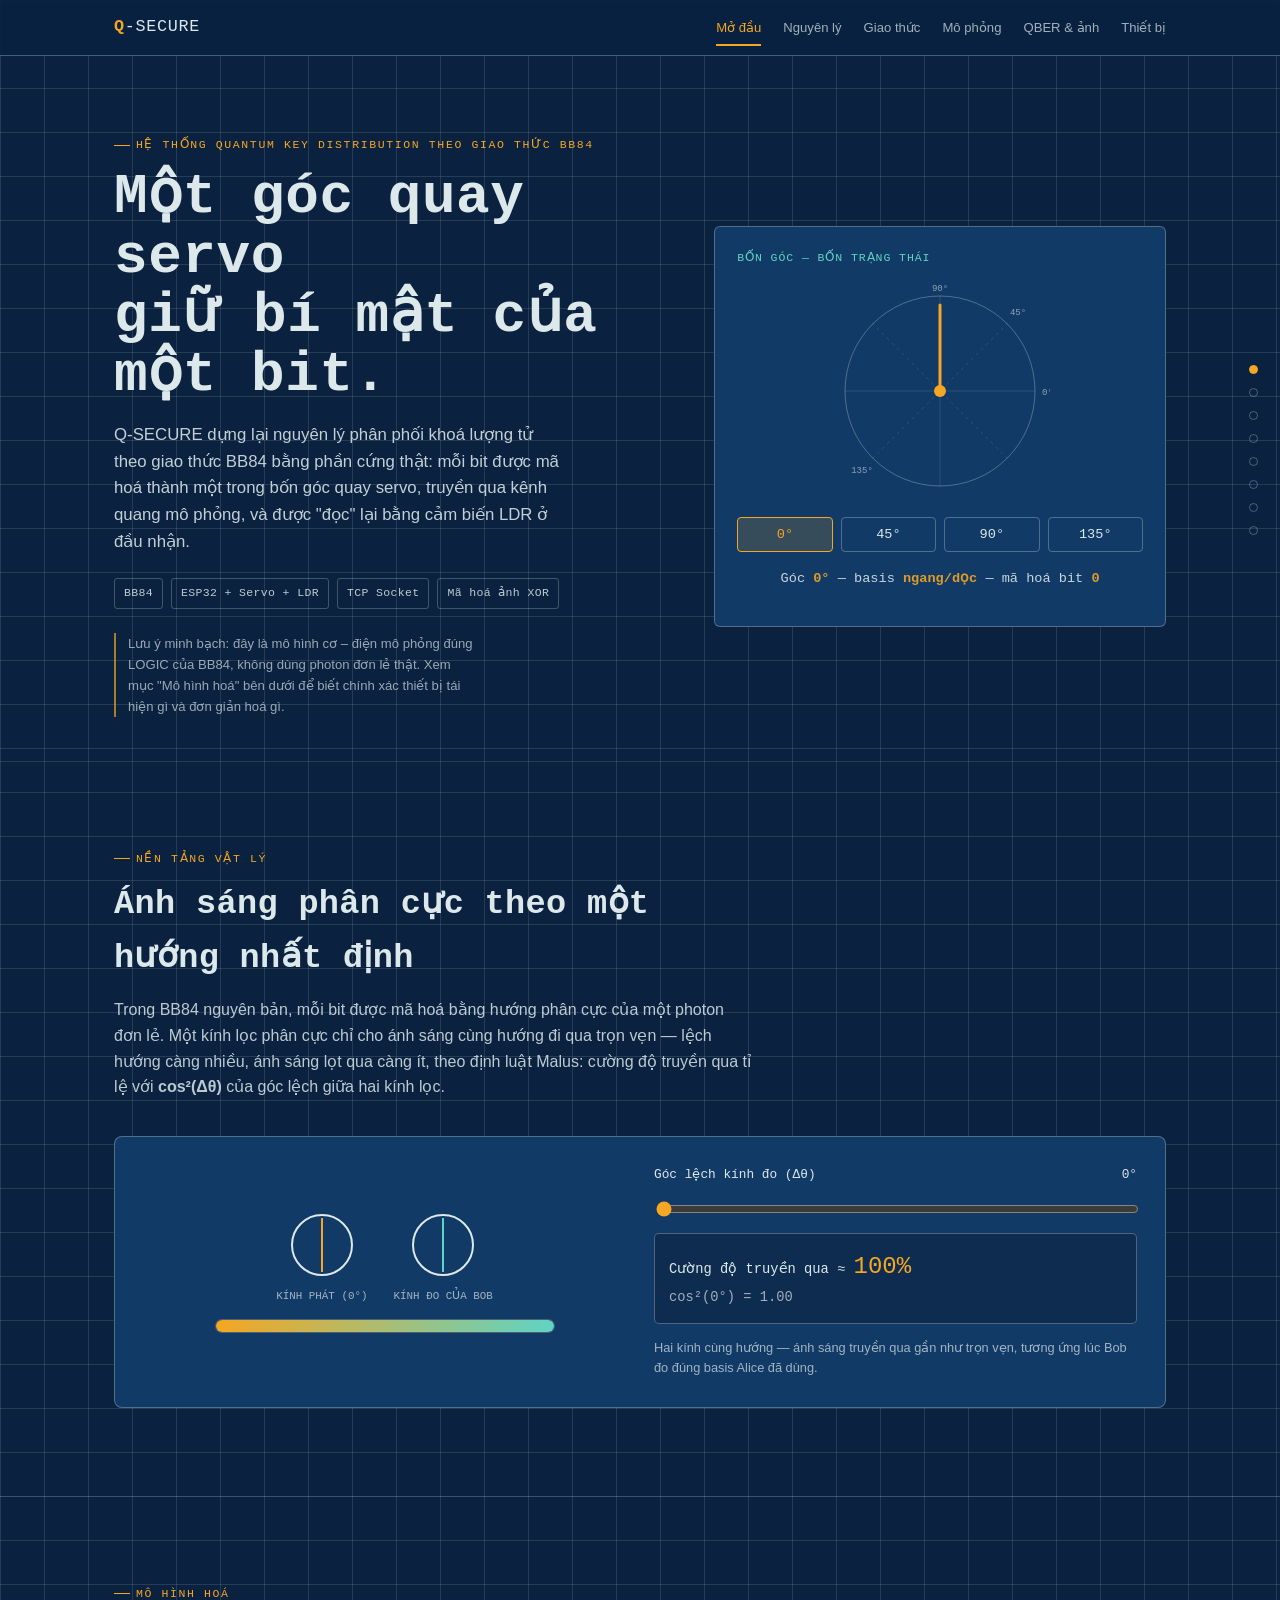
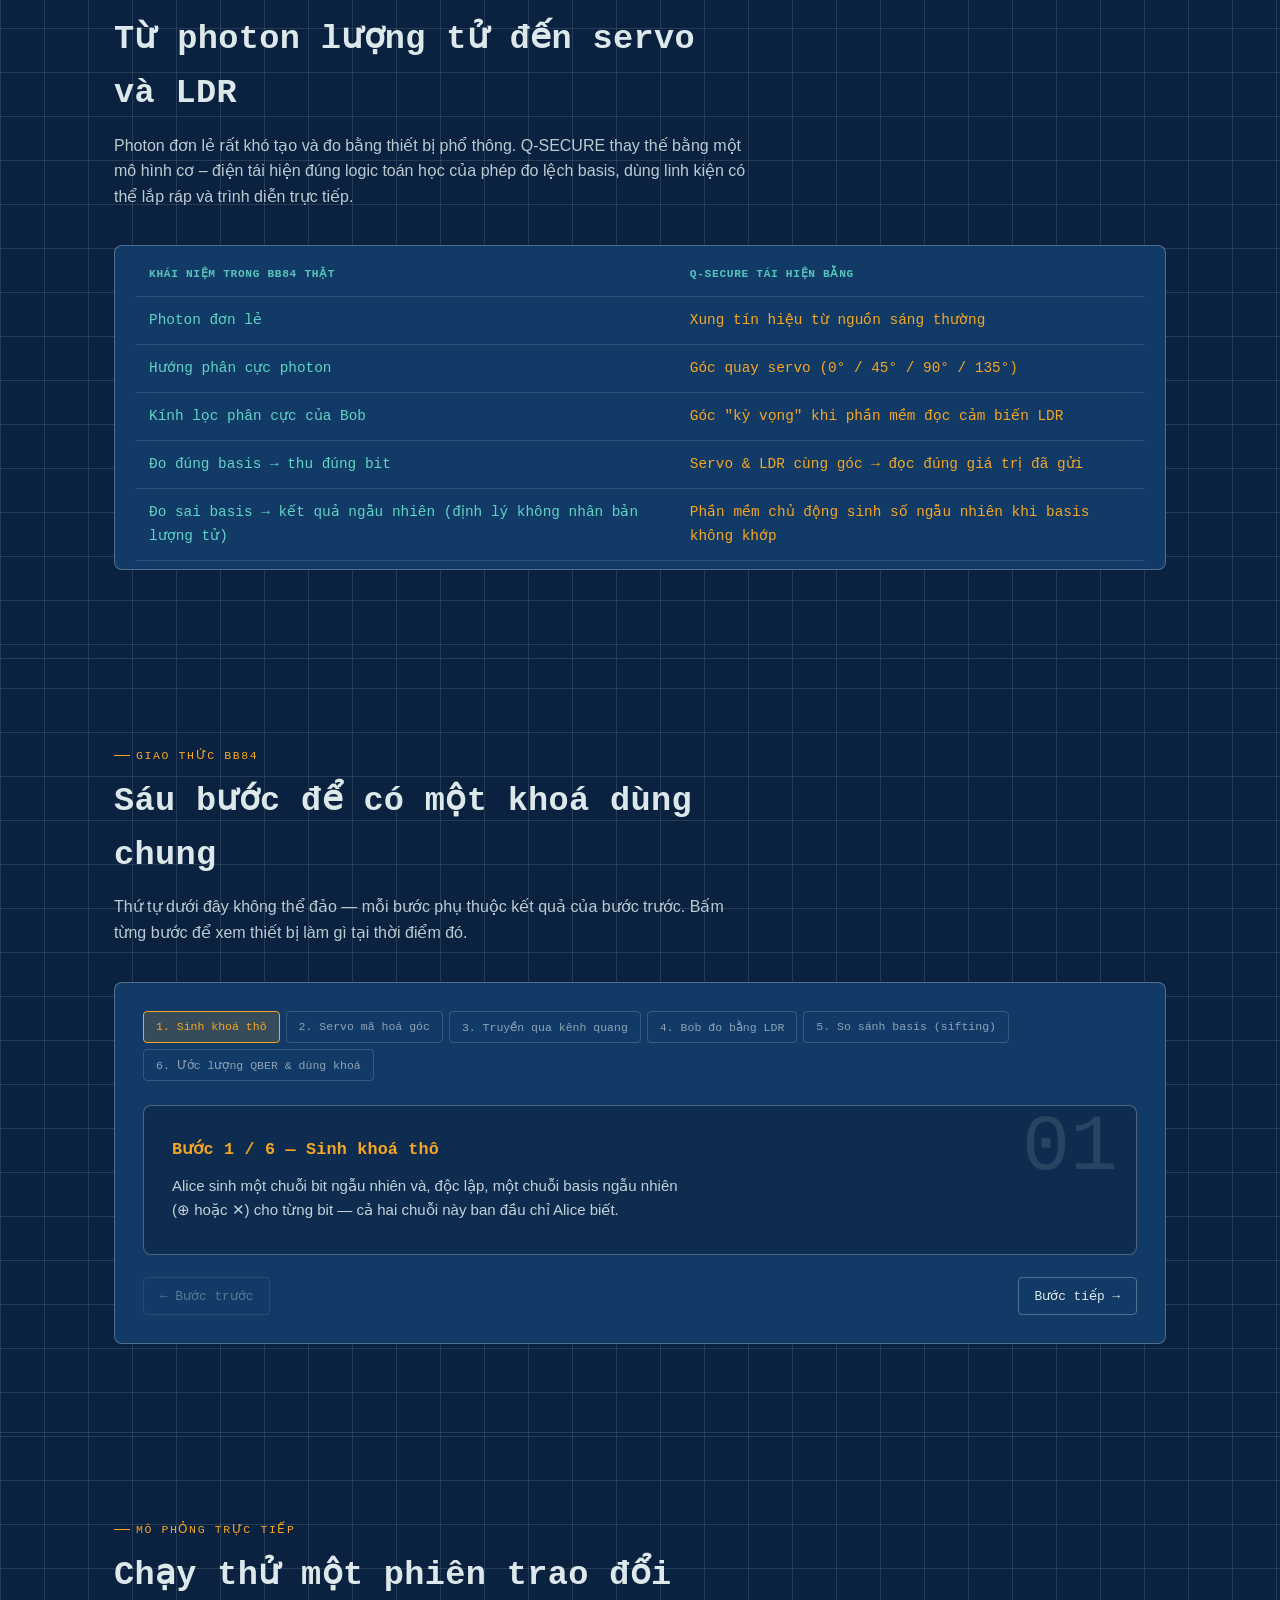
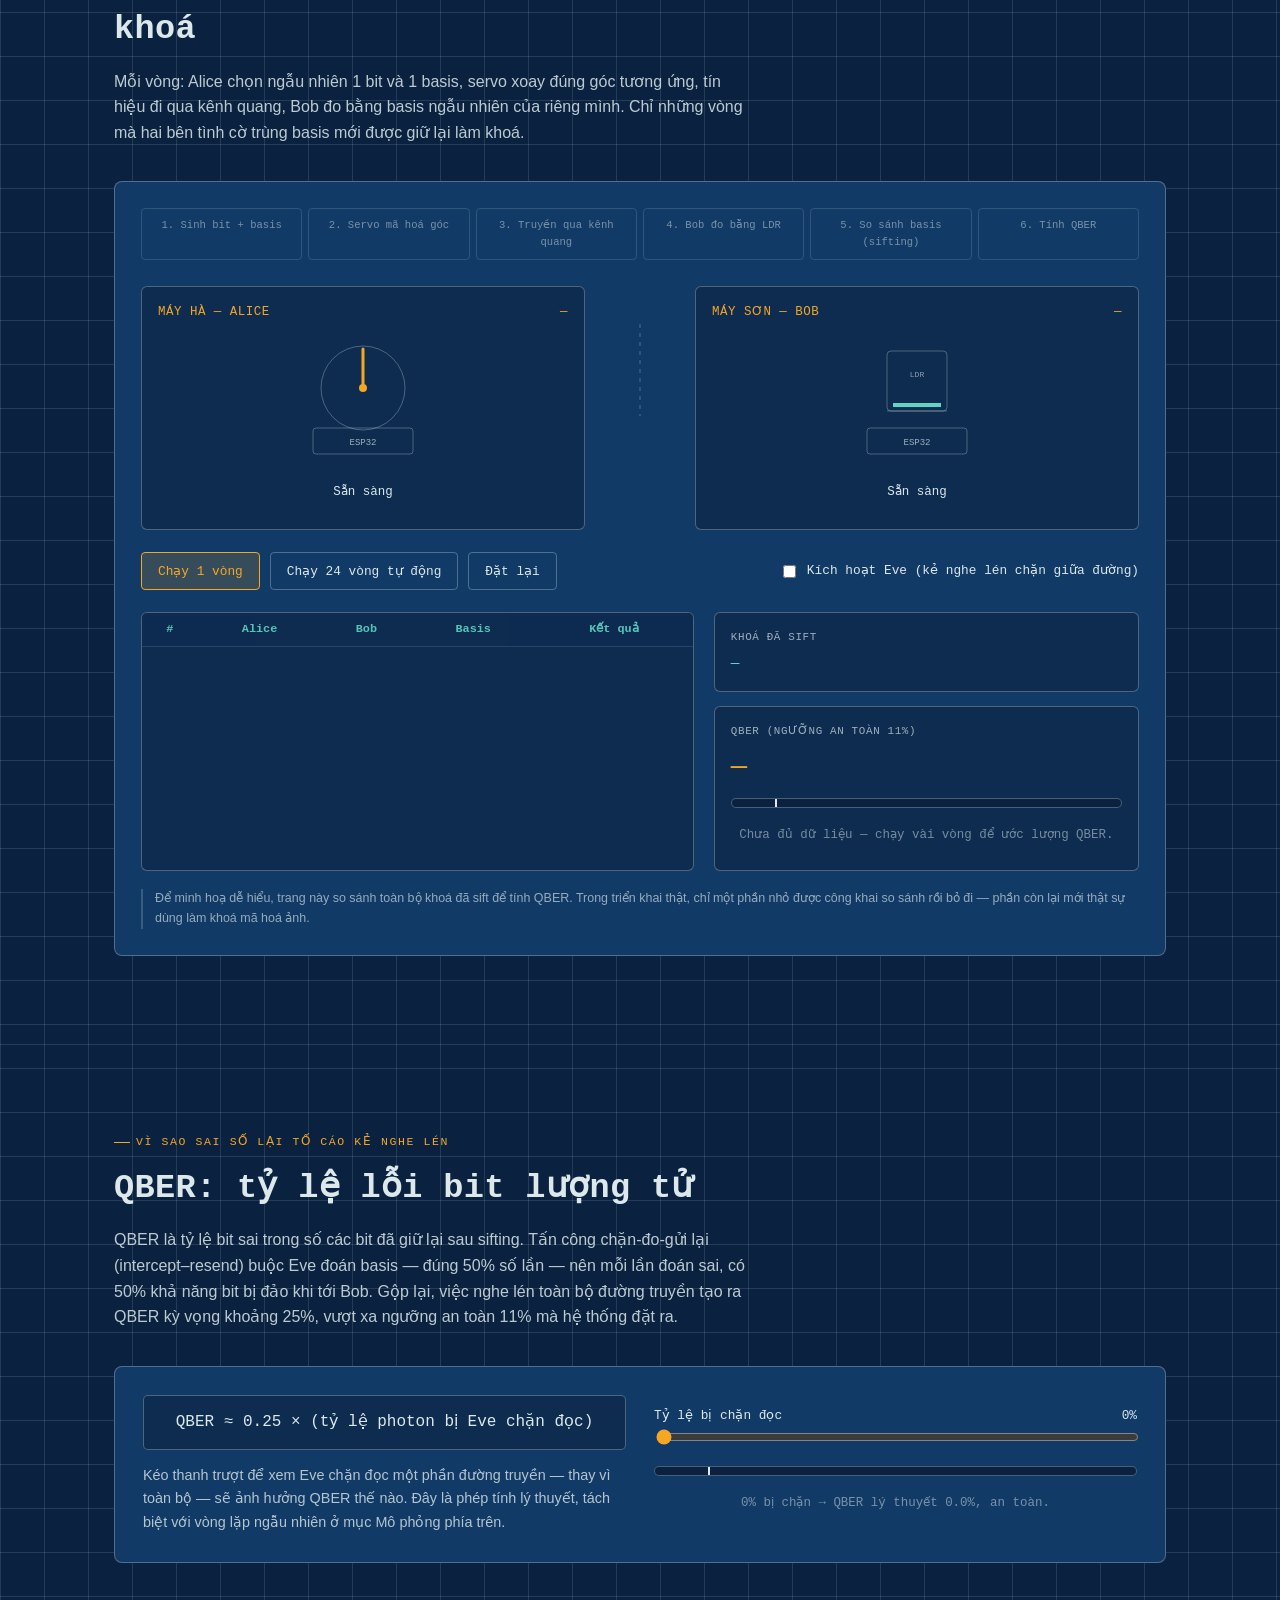
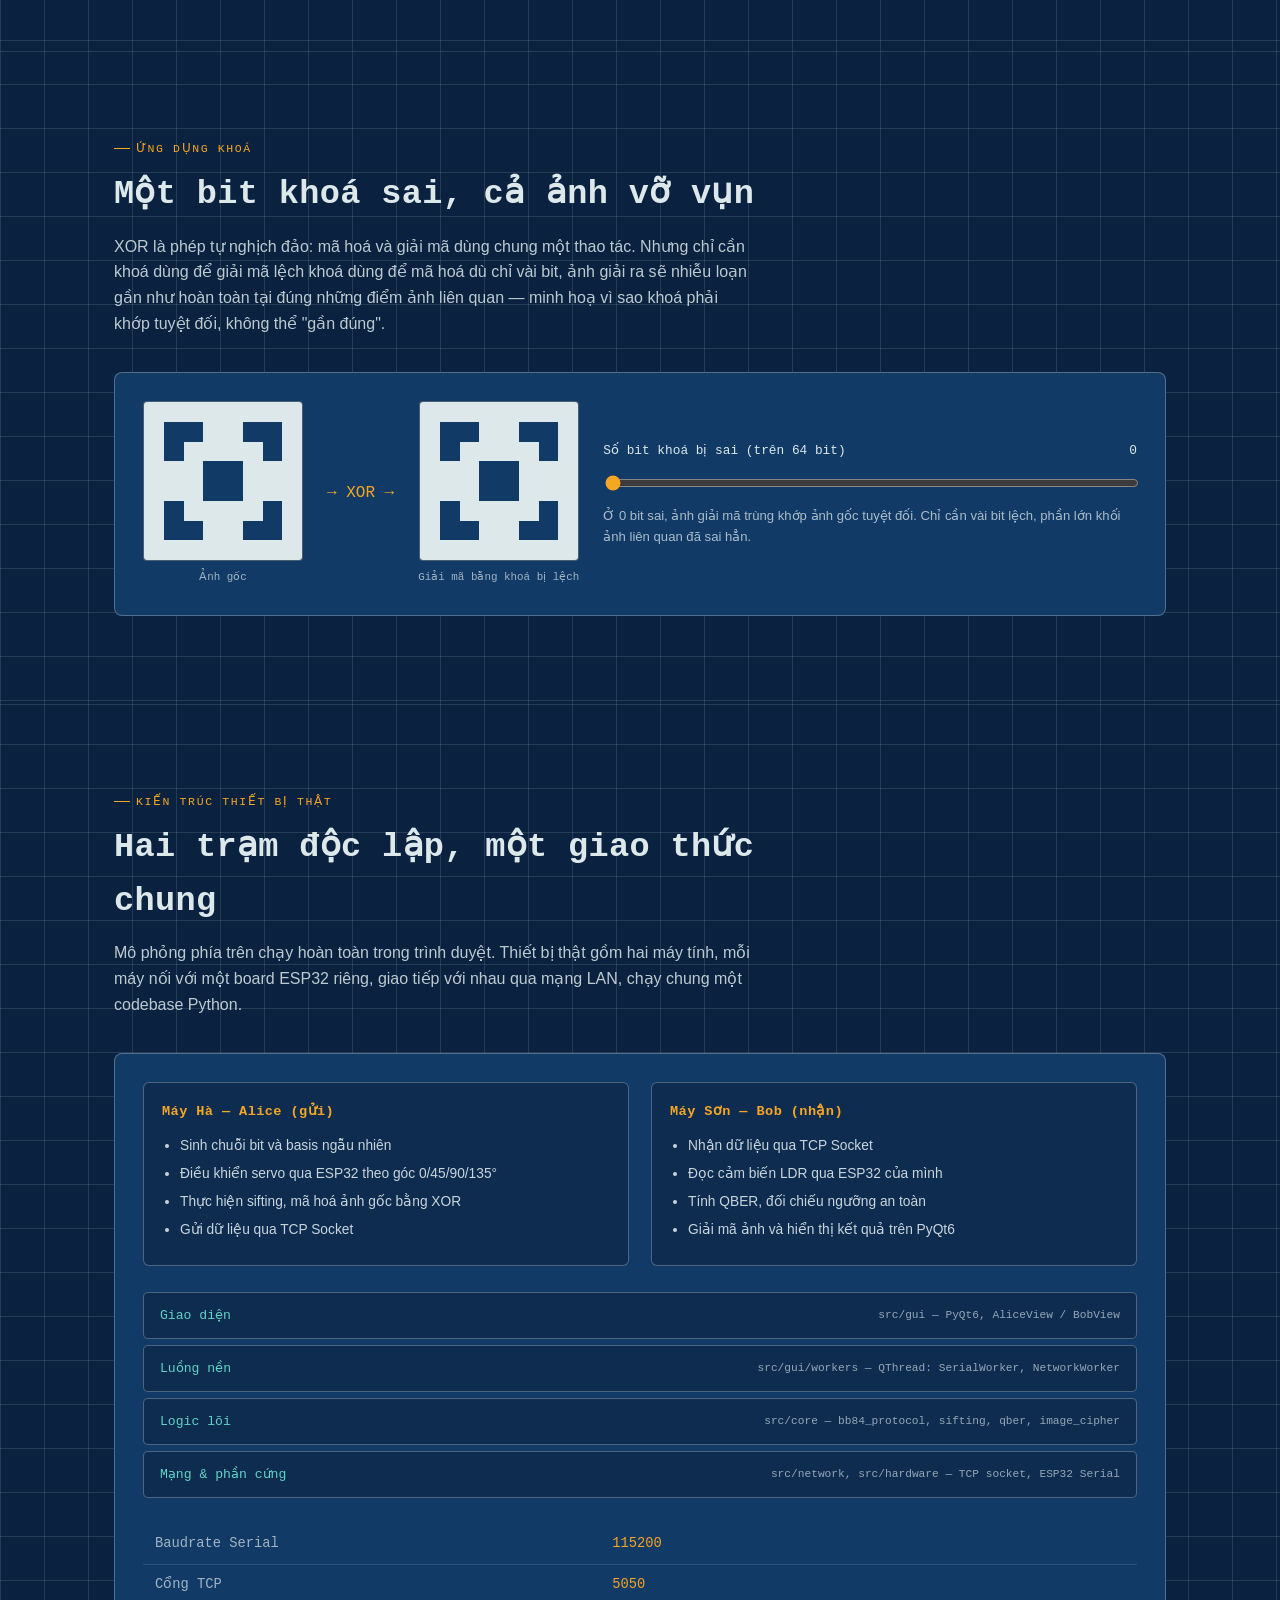
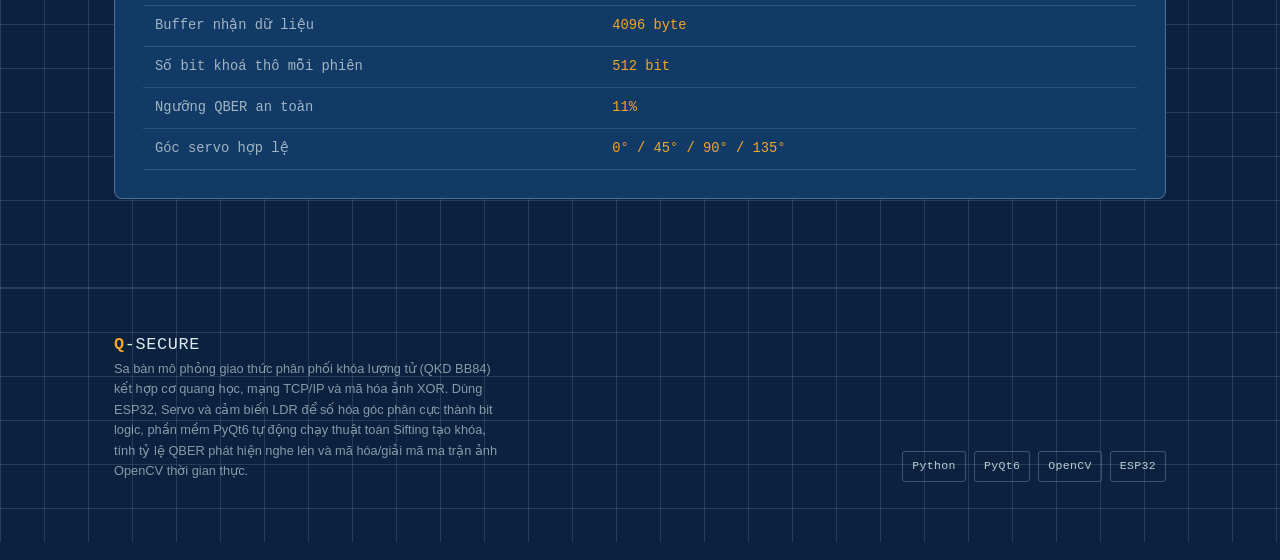
==== web/index.html @ 140cd6d9 "Create web" ====
<!DOCTYPE html>
<html lang="vi">
<head>
<meta charset="UTF-8">
<meta name="viewport" content="width=device-width, initial-scale=1.0">
<title>Q-SECURE — Nguyên lý hoạt động</title>
<link rel="stylesheet" href="style.css">
</head>
<body>

<div class="progress" id="progressBar"></div>

<div class="topbar">
  <div class="topbar-inner wrap">
    <div class="word"><b>Q</b>-SECURE</div>
    <nav class="topnav" id="topnav">
      <a href="#hero" data-sec="hero">Mở đầu</a>
      <a href="#physics" data-sec="physics">Nguyên lý</a>
      <a href="#protocol" data-sec="protocol">Giao thức</a>
      <a href="#sim" data-sec="sim">Mô phỏng</a>
      <a href="#qber" data-sec="qber">QBER &amp; ảnh</a>
      <a href="#arch" data-sec="arch">Thiết bị</a>
    </nav>
    <button class="burger" id="burger" aria-label="Mở menu">MENU</button>
  </div>
</div>

<nav class="dotnav" id="dotnav">
  <a href="#hero" data-sec="hero"><span>Mở đầu</span></a>
  <a href="#physics" data-sec="physics"><span>Nguyên lý</span></a>
  <a href="#model" data-sec="model"><span>Mô hình hoá</span></a>
  <a href="#protocol" data-sec="protocol"><span>Giao thức</span></a>
  <a href="#sim" data-sec="sim"><span>Mô phỏng</span></a>
  <a href="#qber" data-sec="qber"><span>QBER</span></a>
  <a href="#image" data-sec="image"><span>Mã hoá ảnh</span></a>
  <a href="#arch" data-sec="arch"><span>Thiết bị</span></a>
</nav>

<header class="hero" id="hero">
  <div class="wrap hero-grid">
    <div class="reveal">
      <div class="eyebrow">Hệ thống Quantum Key Distribution theo giao thức BB84</div>
      <h1>Một góc quay servo<br>giữ bí mật của một bit.</h1>
      <p class="lead">Q-SECURE dựng lại nguyên lý phân phối khoá lượng tử theo giao thức BB84 bằng phần cứng thật: mỗi bit được mã hoá thành một trong bốn góc quay servo, truyền qua kênh quang mô phỏng, và được &quot;đọc&quot; lại bằng cảm biến LDR ở đầu nhận.</p>
      <div class="hero-tags">
        <span class="tag">BB84</span>
        <span class="tag">ESP32 + Servo + LDR</span>
        <span class="tag">TCP Socket</span>
        <span class="tag">Mã hoá ảnh XOR</span>
      </div>
      <p class="honest-note">Lưu ý minh bạch: đây là mô hình cơ – điện mô phỏng đúng LOGIC của BB84, không dùng photon đơn lẻ thật. Xem mục &quot;Mô hình hoá&quot; bên dưới để biết chính xác thiết bị tái hiện gì và đơn giản hoá gì.</p>
    </div>

    <div class="dial-card reveal">
      <div class="cap">Bốn góc — bốn trạng thái</div>
      <div class="dial-wrap">
        <svg class="dial" viewBox="0 0 220 220" id="heroDial">
          <circle cx="110" cy="110" r="95" fill="none" stroke="var(--line-dim)" stroke-width="1"/>
          <line x1="110" y1="15" x2="110" y2="205" stroke="var(--line-faint)" stroke-width="1"/>
          <line x1="15" y1="110" x2="205" y2="110" stroke="var(--line-faint)" stroke-width="1"/>
          <line x1="42" y1="42" x2="178" y2="178" stroke="var(--line-faint)" stroke-width="1" stroke-dasharray="3 4"/>
          <line x1="178" y1="42" x2="42" y2="178" stroke="var(--line-faint)" stroke-width="1" stroke-dasharray="3 4"/>
          <text x="110" y="10" text-anchor="middle" font-family="var(--font-display)" font-size="9" fill="var(--line)" opacity="0.6">90°</text>
          <text x="212" y="114" text-anchor="start" font-family="var(--font-display)" font-size="9" fill="var(--line)" opacity="0.6">0°</text>
          <text x="188" y="34" text-anchor="middle" font-family="var(--font-display)" font-size="9" fill="var(--line)" opacity="0.6">45°</text>
          <text x="32" y="192" text-anchor="middle" font-family="var(--font-display)" font-size="9" fill="var(--line)" opacity="0.6">135°</text>
          <g id="needle" style="transform-origin:110px 110px;transition:transform .5s cubic-bezier(.34,1.4,.64,1);">
            <line x1="110" y1="110" x2="110" y2="24" stroke="var(--accent)" stroke-width="3" stroke-linecap="round"/>
            <circle cx="110" cy="110" r="6" fill="var(--accent)"/>
          </g>
        </svg>
        <div class="dial-btns">
          <button class="dial-btn active" data-angle="0">0°</button>
          <button class="dial-btn" data-angle="45">45°</button>
          <button class="dial-btn" data-angle="90">90°</button>
          <button class="dial-btn" data-angle="135">135°</button>
        </div>
        <div class="dial-readout" id="dialReadout"></div>
      </div>
    </div>
  </div>
</header>

<section id="physics">
  <div class="wrap">
    <div class="section-head reveal">
      <div class="eyebrow">Nền tảng vật lý</div>
      <h2>Ánh sáng phân cực theo một hướng nhất định</h2>
      <p>Trong BB84 nguyên bản, mỗi bit được mã hoá bằng hướng phân cực của một photon đơn lẻ. Một kính lọc phân cực chỉ cho ánh sáng cùng hướng đi qua trọn vẹn — lệch hướng càng nhiều, ánh sáng lọt qua càng ít, theo định luật Malus: cường độ truyền qua tỉ lệ với <b>cos²(Δθ)</b> của góc lệch giữa hai kính lọc.</p>
    </div>

    <div class="malus reveal">
      <div class="malus-visual">
        <div class="filters">
          <div class="filter">
            <svg width="70" height="70" viewBox="0 0 70 70"><circle cx="35" cy="35" r="30" fill="none" stroke="var(--line)" stroke-width="2"/><line x1="35" y1="8" x2="35" y2="62" stroke="var(--accent)" stroke-width="2"/></svg>
            <span>KÍNH PHÁT (0°)</span>
          </div>
          <div class="filter">
            <svg width="70" height="70" viewBox="0 0 70 70" id="filter2svg"><circle cx="35" cy="35" r="30" fill="none" stroke="var(--line)" stroke-width="2"/><line id="filter2line" x1="35" y1="8" x2="35" y2="62" stroke="var(--teal)" stroke-width="2" style="transform-origin:35px 35px;"/></svg>
            <span>KÍNH ĐO CỦA BOB</span>
          </div>
        </div>
        <div class="beam-track"><div class="beam-fill" id="beamFill"></div></div>
      </div>

      <div class="malus-controls">
        <label>Góc lệch kính đo (Δθ) <span id="malusAngleLabel">0°</span></label>
        <input type="range" id="malusSlider" min="0" max="180" value="0" step="1">
        <div class="malus-readout">
          Cường độ truyền qua ≈ <span class="big" id="malusIntensity">100%</span><br>
          <span style="opacity:.7">cos²(0°) = 1.00</span>
        </div>
        <div class="malus-callout" id="malusCallout">Hai kính cùng hướng — ánh sáng truyền qua gần như trọn vẹn, tương ứng lúc Bob đo đúng basis Alice đã dùng.</div>
      </div>
    </div>
  </div>
</section>

<section id="model">
  <div class="wrap">
    <div class="section-head reveal">
      <div class="eyebrow">Mô hình hoá</div>
      <h2>Từ photon lượng tử đến servo và LDR</h2>
      <p>Photon đơn lẻ rất khó tạo và đo bằng thiết bị phổ thông. Q-SECURE thay thế bằng một mô hình cơ – điện tái hiện đúng logic toán học của phép đo lệch basis, dùng linh kiện có thể lắp ráp và trình diễn trực tiếp.</p>
    </div>
    <div class="maptable-wrap reveal">
      <table class="maptable">
        <thead><tr><th>Khái niệm trong BB84 thật</th><th>Q-SECURE tái hiện bằng</th></tr></thead>
        <tbody>
          <tr><td class="real">Photon đơn lẻ</td><td class="model">Xung tín hiệu từ nguồn sáng thường</td></tr>
          <tr><td class="real">Hướng phân cực photon</td><td class="model">Góc quay servo (0° / 45° / 90° / 135°)</td></tr>
          <tr><td class="real">Kính lọc phân cực của Bob</td><td class="model">Góc &quot;kỳ vọng&quot; khi phần mềm đọc cảm biến LDR</td></tr>
          <tr><td class="real">Đo đúng basis → thu đúng bit</td><td class="model">Servo & LDR cùng góc → đọc đúng giá trị đã gửi</td></tr>
          <tr><td class="real">Đo sai basis → kết quả ngẫu nhiên (định lý không nhân bản lượng tử)</td><td class="model">Phần mềm chủ động sinh số ngẫu nhiên khi basis không khớp</td></tr>
        </tbody>
      </table>
    </div>
  </div>
</section>

<section id="protocol">
  <div class="wrap">
    <div class="section-head reveal">
      <div class="eyebrow">Giao thức BB84</div>
      <h2>Sáu bước để có một khoá dùng chung</h2>
      <p>Thứ tự dưới đây không thể đảo — mỗi bước phụ thuộc kết quả của bước trước. Bấm từng bước để xem thiết bị làm gì tại thời điểm đó.</p>
    </div>
    <div class="stepper reveal">
      <div class="step-tabs" id="stepTabs"></div>
      <div class="step-panel">
        <span class="num-bg" id="stepNumBg">1</span>
        <h4 id="stepTitle"></h4>
        <p id="stepDesc"></p>
      </div>
      <div class="step-nav">
        <button class="btn secondary" id="stepPrev">← Bước trước</button>
        <button class="btn secondary" id="stepNext">Bước tiếp →</button>
      </div>
    </div>
  </div>
</section>

<section id="sim">
  <div class="wrap">
    <div class="section-head reveal">
      <div class="eyebrow">Mô phỏng trực tiếp</div>
      <h2>Chạy thử một phiên trao đổi khoá</h2>
      <p>Mỗi vòng: Alice chọn ngẫu nhiên 1 bit và 1 basis, servo xoay đúng góc tương ứng, tín hiệu đi qua kênh quang, Bob đo bằng basis ngẫu nhiên của riêng mình. Chỉ những vòng mà hai bên tình cờ trùng basis mới được giữ lại làm khoá.</p>
    </div>

    <div class="sim reveal">
      <div class="sim-rail">
        <div class="rail-step" data-step="0">1. Sinh bit + basis</div>
        <div class="rail-step" data-step="1">2. Servo mã hoá góc</div>
        <div class="rail-step" data-step="2">3. Truyền qua kênh quang</div>
        <div class="rail-step" data-step="3">4. Bob đo bằng LDR</div>
        <div class="rail-step" data-step="4">5. So sánh basis (sifting)</div>
        <div class="rail-step" data-step="5">6. Tính QBER</div>
      </div>

      <div class="stations">
        <div class="station">
          <div class="label"><span>MÁY HÀ — ALICE</span><span id="aliceTag">—</span></div>
          <svg viewBox="0 0 140 140" width="140" height="140">
            <rect x="20" y="95" width="100" height="26" rx="3" fill="none" stroke="var(--line-dim)"/>
            <text x="70" y="112" text-anchor="middle" font-family="var(--font-display)" font-size="9" fill="var(--line)" opacity=".7">ESP32</text>
            <circle cx="70" cy="55" r="42" fill="none" stroke="var(--line-dim)"/>
            <g id="aliceNeedle" style="transform-origin:70px 55px;transition:transform .5s cubic-bezier(.34,1.4,.64,1);">
              <line x1="70" y1="55" x2="70" y2="16" stroke="var(--accent)" stroke-width="3" stroke-linecap="round"/>
            </g>
            <circle cx="70" cy="55" r="4" fill="var(--accent)"/>
          </svg>
          <div class="readout" id="aliceReadout">Sẵn sàng</div>
        </div>

        <div class="channel">
          <svg viewBox="0 0 40 100" height="100">
            <line x1="20" y1="4" x2="20" y2="96" stroke="var(--line-dim)" stroke-width="1" stroke-dasharray="4 5"/>
            <circle id="photon" cx="20" cy="4" r="5" fill="var(--accent)" opacity="0"/>
          </svg>
          <span class="eve-badge" id="eveBadge">EVE ⏺</span>
        </div>

        <div class="station">
          <div class="label"><span>MÁY SƠN — BOB</span><span id="bobTag">—</span></div>
          <svg viewBox="0 0 140 140" width="140" height="140">
            <rect x="20" y="95" width="100" height="26" rx="3" fill="none" stroke="var(--line-dim)"/>
            <text x="70" y="112" text-anchor="middle" font-family="var(--font-display)" font-size="9" fill="var(--line)" opacity=".7">ESP32</text>
            <rect x="40" y="18" width="60" height="60" rx="4" fill="none" stroke="var(--line-dim)"/>
            <text x="70" y="44" text-anchor="middle" font-family="var(--font-display)" font-size="8" fill="var(--line)" opacity=".6">LDR</text>
            <rect id="ldrFill" x="46" y="70" width="48" height="4" fill="var(--teal)"/>
            <line x1="40" y1="78" x2="100" y2="78" stroke="var(--line-dim)"/>
          </svg>
          <div class="readout" id="bobReadout">Sẵn sàng</div>
        </div>
      </div>

      <div class="sim-controls">
        <button class="btn" id="stepBtn">Chạy 1 vòng</button>
        <button class="btn secondary" id="autoBtn">Chạy 24 vòng tự động</button>
        <button class="btn secondary" id="resetBtn">Đặt lại</button>
        <label class="toggle"><input type="checkbox" id="eveToggle"> Kích hoạt Eve (kẻ nghe lén chặn giữa đường)</label>
      </div>

      <div class="sim-data">
        <div class="log">
          <table>
            <thead><tr><th>#</th><th>Alice</th><th>Bob</th><th>Basis</th><th>Kết quả</th></tr></thead>
            <tbody id="logBody"></tbody>
          </table>
        </div>
        <div class="metrics">
          <div class="metric">
            <div class="m-label">Khoá đã sift</div>
            <div class="keybits" id="keyBits">—</div>
          </div>
          <div class="metric">
            <div class="m-label">QBER (ngưỡng an toàn 11%)</div>
            <div class="m-value" id="qberValue">—</div>
            <div class="qber-bar"><div class="qber-thresh"></div><div class="qber-fill" id="qberFill"></div></div>
            <div class="verdict idle" id="verdict">Chưa đủ dữ liệu — chạy vài vòng để ước lượng QBER.</div>
          </div>
        </div>
      </div>
      <p class="note">Để minh hoạ dễ hiểu, trang này so sánh toàn bộ khoá đã sift để tính QBER. Trong triển khai thật, chỉ một phần nhỏ được công khai so sánh rồi bỏ đi — phần còn lại mới thật sự dùng làm khoá mã hoá ảnh.</p>

      <div class="imgdemo" id="imgDemo" style="display:none;">
        <div class="cell"><canvas id="imgOrig" width="64" height="64"></canvas><span>Ảnh gốc</span></div>
        <div class="arrow">XOR →</div>
        <div class="cell"><canvas id="imgEnc" width="64" height="64"></canvas><span>Đã mã hoá</span></div>
        <div class="arrow">XOR →</div>
        <div class="cell"><canvas id="imgDec" width="64" height="64"></canvas><span>Giải mã bằng khoá vừa sift</span></div>
      </div>
    </div>
  </div>
</section>

<section id="qber">
  <div class="wrap">
    <div class="section-head reveal">
      <div class="eyebrow">Vì sao sai số lại tố cáo kẻ nghe lén</div>
      <h2>QBER: tỷ lệ lỗi bit lượng tử</h2>
      <p>QBER là tỷ lệ bit sai trong số các bit đã giữ lại sau sifting. Tấn công chặn-đo-gửi lại (intercept–resend) buộc Eve đoán basis — đúng 50% số lần — nên mỗi lần đoán sai, có 50% khả năng bit bị đảo khi tới Bob. Gộp lại, việc nghe lén toàn bộ đường truyền tạo ra QBER kỳ vọng khoảng 25%, vượt xa ngưỡng an toàn 11% mà hệ thống đặt ra.</p>
    </div>
    <div class="qbercalc reveal">
      <div>
        <div class="formula">QBER ≈ 0.25 × (tỷ lệ photon bị Eve chặn đọc)</div>
        <p style="margin-top:14px;font-size:.9rem;opacity:.8;">Kéo thanh trượt để xem Eve chặn đọc một phần đường truyền — thay vì toàn bộ — sẽ ảnh hưởng QBER thế nào. Đây là phép tính lý thuyết, tách biệt với vòng lặp ngẫu nhiên ở mục Mô phỏng phía trên.</p>
      </div>
      <div>
        <label style="font-family:var(--font-display);font-size:.8rem;display:flex;justify-content:space-between;">Tỷ lệ bị chặn đọc <span id="interceptLabel">0%</span></label>
        <input type="range" id="interceptSlider" min="0" max="100" value="0" step="1">
        <div class="qber-bar" style="margin-top:14px;"><div class="qber-thresh"></div><div class="qber-fill" id="analyticQberFill"></div></div>
        <div class="verdict idle" id="analyticVerdict">0% bị chặn → QBER lý thuyết 0%, an toàn.</div>
      </div>
    </div>
  </div>
</section>

<section id="image">
  <div class="wrap">
    <div class="section-head reveal">
      <div class="eyebrow">Ứng dụng khoá</div>
      <h2>Một bit khoá sai, cả ảnh vỡ vụn</h2>
      <p>XOR là phép tự nghịch đảo: mã hoá và giải mã dùng chung một thao tác. Nhưng chỉ cần khoá dùng để giải mã lệch khoá dùng để mã hoá dù chỉ vài bit, ảnh giải ra sẽ nhiễu loạn gần như hoàn toàn tại đúng những điểm ảnh liên quan — minh hoạ vì sao khoá phải khớp tuyệt đối, không thể &quot;gần đúng&quot;.</p>
    </div>
    <div class="xorcalc reveal">
      <div class="row">
        <div class="cell" style="display:flex;flex-direction:column;align-items:center;gap:8px;">
          <canvas id="xorOrig" width="64" height="64"></canvas>
          <span style="font-family:var(--font-display);font-size:.68rem;opacity:.7;">Ảnh gốc</span>
        </div>
        <div style="font-family:var(--font-display);color:var(--accent);">→ XOR →</div>
        <div class="cell" style="display:flex;flex-direction:column;align-items:center;gap:8px;">
          <canvas id="xorResult" width="64" height="64"></canvas>
          <span style="font-family:var(--font-display);font-size:.68rem;opacity:.7;">Giải mã bằng khoá bị lệch</span>
        </div>
        <div class="xorcalc-controls">
          <label style="font-family:var(--font-display);font-size:.8rem;display:flex;justify-content:space-between;">Số bit khoá bị sai (trên 64 bit) <span id="wrongBitsLabel">0</span></label>
          <input type="range" id="wrongBitsSlider" min="0" max="64" value="0" step="1">
          <p style="font-size:.82rem;opacity:.75;">Ở 0 bit sai, ảnh giải mã trùng khớp ảnh gốc tuyệt đối. Chỉ cần vài bit lệch, phần lớn khối ảnh liên quan đã sai hẳn.</p>
        </div>
      </div>
    </div>
  </div>
</section>

<section id="arch">
  <div class="wrap">
    <div class="section-head reveal">
      <div class="eyebrow">Kiến trúc thiết bị thật</div>
      <h2>Hai trạm độc lập, một giao thức chung</h2>
      <p>Mô phỏng phía trên chạy hoàn toàn trong trình duyệt. Thiết bị thật gồm hai máy tính, mỗi máy nối với một board ESP32 riêng, giao tiếp với nhau qua mạng LAN, chạy chung một codebase Python.</p>
    </div>
    <div class="arch reveal">
      <div class="arch-grid">
        <div class="arch-box">
          <h4>Máy Hà — Alice (gửi)</h4>
          <ul>
            <li>Sinh chuỗi bit và basis ngẫu nhiên</li>
            <li>Điều khiển servo qua ESP32 theo góc 0/45/90/135°</li>
            <li>Thực hiện sifting, mã hoá ảnh gốc bằng XOR</li>
            <li>Gửi dữ liệu qua TCP Socket</li>
          </ul>
        </div>
        <div class="arch-box">
          <h4>Máy Sơn — Bob (nhận)</h4>
          <ul>
            <li>Nhận dữ liệu qua TCP Socket</li>
            <li>Đọc cảm biến LDR qua ESP32 của mình</li>
            <li>Tính QBER, đối chiếu ngưỡng an toàn</li>
            <li>Giải mã ảnh và hiển thị kết quả trên PyQt6</li>
          </ul>
        </div>
      </div>

      <div class="layers">
        <div class="layer"><span class="lname">Giao diện</span><span class="lmods">src/gui — PyQt6, AliceView / BobView</span></div>
        <div class="layer"><span class="lname">Luồng nền</span><span class="lmods">src/gui/workers — QThread: SerialWorker, NetworkWorker</span></div>
        <div class="layer"><span class="lname">Logic lõi</span><span class="lmods">src/core — bb84_protocol, sifting, qber, image_cipher</span></div>
        <div class="layer"><span class="lname">Mạng & phần cứng</span><span class="lmods">src/network, src/hardware — TCP socket, ESP32 Serial</span></div>
      </div>

      <table class="spec-table">
        <tr><td>Baudrate Serial</td><td>115200</td></tr>
        <tr><td>Cổng TCP</td><td>5050</td></tr>
        <tr><td>Buffer nhận dữ liệu</td><td>4096 byte</td></tr>
        <tr><td>Số bit khoá thô mỗi phiên</td><td>512 bit</td></tr>
        <tr><td>Ngưỡng QBER an toàn</td><td>11%</td></tr>
        <tr><td>Góc servo hợp lệ</td><td>0° / 45° / 90° / 135°</td></tr>
      </table>
    </div>
  </div>
</section>

<footer>
  <div class="wrap foot-grid">
    <div>
      <div class="word"><b>Q</b>-SECURE</div>
      <p>Sa bàn mô phỏng giao thức phân phối khóa lượng tử (QKD BB84) kết hợp cơ quang học, mạng TCP/IP và mã hóa ảnh XOR. Dùng ESP32, Servo và cảm biến LDR để số hóa góc phân cực thành bit logic, phần mềm PyQt6 tự động chạy thuật toán Sifting tạo khóa, tính tỷ lệ QBER phát hiện nghe lén và mã hóa/giải mã ma trận ảnh OpenCV thời gian thực.</p>
    </div>
    <div class="stack">
      <span class="tag">Python</span><span class="tag">PyQt6</span><span class="tag">OpenCV</span><span class="tag">ESP32</span>
    </div>
  </div>
</footer>

<script src="script.js"></script>
</body>
</html>
---- web/style.css ----
:root{
    --bg:#0A2240;
    --bg-2:#0E2C50;
    --panel:#123A66;
    --panel-2:#164277;
    --line:#DCE8EA;
    --line-dim:rgba(220,232,234,.30);
    --line-faint:rgba(220,232,234,.13);
    --accent:#F5A623;
    --accent-dim:rgba(245,166,35,.16);
    --teal:#5FD4C4;
    --teal-dim:rgba(95,212,196,.14);
    --danger:#FF6B6B;
    --danger-dim:rgba(255,107,107,.14);
    --font-display: ui-monospace,"Cascadia Code","Roboto Mono","SFMono-Regular",Consolas,monospace;
    --font-body: -apple-system,"Segoe UI",Roboto,"Helvetica Neue",Arial,sans-serif;
    --maxw:1100px;
  }
  *{box-sizing:border-box;}
  html{scroll-behavior:smooth;}
  body{
    margin:0;
    background:
      linear-gradient(var(--line-faint) 1px, transparent 1px) 0 0/44px 44px,
      linear-gradient(90deg, var(--line-faint) 1px, transparent 1px) 0 0/44px 44px,
      var(--bg);
    color:var(--line);
    font-family:var(--font-body);
    line-height:1.6;
  }
  ::selection{background:var(--accent);color:var(--bg);}
  a{color:var(--accent);}
  h1,h2,h3,h4{font-family:var(--font-display);font-weight:600;letter-spacing:.01em;margin:0;}
  p{margin:0;}
  .eyebrow{
    font-family:var(--font-display);font-size:.72rem;letter-spacing:.14em;text-transform:uppercase;
    color:var(--accent);display:flex;align-items:center;gap:.5em;
  }
  .eyebrow::before{content:"";width:1.4em;height:1px;background:var(--accent);display:inline-block;}
  .wrap{max-width:var(--maxw);margin:0 auto;padding:0 24px;}
  button{font-family:var(--font-body);cursor:pointer;}
  button:focus-visible,[tabindex]:focus-visible,input:focus-visible,a:focus-visible{
    outline:2px solid var(--accent);outline-offset:3px;
  }
  @media (prefers-reduced-motion: reduce){*{animation-duration:.001ms !important;transition-duration:.001ms !important;scroll-behavior:auto !important;}}

  /* ================= progress + topbar ================= */
  .progress{position:fixed;top:0;left:0;height:2px;background:var(--accent);z-index:60;width:0%;transition:width .1s linear;}
  .topbar{position:sticky;top:0;z-index:50;background:rgba(10,34,64,.88);backdrop-filter:blur(6px);border-bottom:1px solid var(--line-dim);}
  .topbar-inner{display:flex;align-items:center;justify-content:space-between;padding:14px 24px;}
  .word{font-family:var(--font-display);font-size:1.05rem;letter-spacing:.04em;}
  .word b{color:var(--accent);}
  .topnav{display:flex;gap:22px;font-size:.82rem;}
  .topnav a{color:var(--line);text-decoration:none;opacity:.72;position:relative;padding:2px 0;}
  .topnav a:hover{opacity:1;color:var(--accent);}
  .topnav a.active{opacity:1;color:var(--accent);}
  .topnav a.active::after{content:"";position:absolute;left:0;right:0;bottom:-6px;height:2px;background:var(--accent);}
  .burger{display:none;background:none;border:1px solid var(--line-dim);border-radius:4px;color:var(--line);padding:7px 10px;font-family:var(--font-display);font-size:.8rem;}
  @media (max-width:760px){
    .topnav{position:fixed;top:53px;left:0;right:0;background:var(--bg-2);border-bottom:1px solid var(--line-dim);
      flex-direction:column;gap:0;padding:6px 0;transform:translateY(-8px);opacity:0;pointer-events:none;transition:opacity .18s, transform .18s;}
    .topnav.open{opacity:1;pointer-events:auto;transform:translateY(0);}
    .topnav a{padding:12px 24px;width:100%;}
    .topnav a.active::after{display:none;}
    .burger{display:block;}
  }

  /* side dot nav */
  .dotnav{position:fixed;right:22px;top:50%;transform:translateY(-50%);z-index:45;display:flex;flex-direction:column;gap:14px;}
  .dotnav a{width:9px;height:9px;border-radius:50%;border:1px solid var(--line-dim);display:block;position:relative;}
  .dotnav a.active{background:var(--accent);border-color:var(--accent);}
  .dotnav a span{position:absolute;right:18px;top:50%;transform:translateY(-50%);white-space:nowrap;font-family:var(--font-display);font-size:.68rem;
    background:var(--panel);border:1px solid var(--line-dim);padding:3px 8px;border-radius:3px;opacity:0;pointer-events:none;transition:opacity .15s;}
  .dotnav a:hover span{opacity:1;}
  @media (max-width:980px){.dotnav{display:none;}}

  /* ================= reveal ================= */
  .reveal{opacity:0;transform:translateY(18px);transition:opacity .6s ease, transform .6s ease;}
  .reveal.in{opacity:1;transform:translateY(0);}

  /* ================= section shell ================= */
  section{padding:88px 0;border-top:1px solid var(--line-faint);}
  .section-head{margin-bottom:36px;max-width:72ch;}
  .section-head h2{font-size:clamp(1.5rem,3vw,2.1rem);margin-top:10px;}
  .section-head p{opacity:.85;margin-top:12px;font-size:1rem;}
  .tag{font-family:var(--font-display);font-size:.72rem;letter-spacing:.03em;border:1px solid var(--line-dim);border-radius:3px;padding:5px 9px;color:var(--line);opacity:.85;}

  /* ================= hero ================= */
  .hero{padding:80px 0 44px;border-top:none;}
  .hero-grid{display:grid;grid-template-columns:1.1fr .9fr;gap:48px;align-items:center;}
  @media (max-width:860px){.hero-grid{grid-template-columns:1fr;}}
  .hero h1{font-size:clamp(2.1rem,5vw,3.5rem);line-height:1.06;margin:14px 0 16px;}
  .hero p.lead{font-size:1.05rem;opacity:.88;max-width:48ch;}
  .hero-tags{display:flex;flex-wrap:wrap;gap:8px;margin-top:22px;}
  .honest-note{margin-top:24px;font-size:.82rem;opacity:.68;border-left:2px solid var(--accent);padding-left:12px;max-width:50ch;}

  .dial-card{background:var(--panel);border:1px solid var(--line-dim);border-radius:6px;padding:22px;}
  .dial-card .cap{font-family:var(--font-display);font-size:.72rem;color:var(--teal);letter-spacing:.08em;text-transform:uppercase;margin-bottom:14px;}
  .dial-wrap{display:flex;flex-direction:column;align-items:center;gap:16px;}
  .dial{width:220px;height:220px;}
  .dial-btns{display:grid;grid-template-columns:repeat(4,1fr);gap:8px;width:100%;}
  .dial-btn{background:transparent;border:1px solid var(--line-dim);color:var(--line);border-radius:4px;padding:9px 0;font-family:var(--font-display);font-size:.85rem;transition:border-color .15s,color .15s,background .15s;}
  .dial-btn:hover{border-color:var(--accent);color:var(--accent);}
  .dial-btn.active{background:var(--accent-dim);border-color:var(--accent);color:var(--accent);}
  .dial-readout{font-family:var(--font-display);font-size:.85rem;text-align:center;min-height:2.6em;opacity:.9;}
  .dial-readout b{color:var(--accent);}

  /* ================= two-col info blocks ================= */
  .grid-2{display:grid;grid-template-columns:1fr 1fr;gap:28px;}
  @media (max-width:760px){.grid-2{grid-template-columns:1fr;}}
  .card{border:1px solid var(--line-dim);border-radius:6px;padding:22px;background:var(--bg-2);}
  .card h3,.card h4{font-size:1rem;color:var(--teal);margin-bottom:10px;}
  .card p{font-size:.94rem;opacity:.88;}
  .card.warn h3{color:var(--danger);}

  /* ================= physics / malus ================= */
  .malus{border:1px solid var(--line-dim);border-radius:8px;background:var(--panel);padding:28px;display:grid;grid-template-columns:1fr 1fr;gap:28px;align-items:center;}
  @media (max-width:820px){.malus{grid-template-columns:1fr;}}
  .malus-visual{display:flex;flex-direction:column;align-items:center;gap:14px;}
  .beam-track{width:100%;max-width:340px;height:14px;border-radius:7px;background:var(--bg);border:1px solid var(--line-dim);overflow:hidden;position:relative;}
  .beam-fill{height:100%;width:100%;background:linear-gradient(90deg,var(--accent),var(--teal));transition:opacity .1s;}
  .filters{display:flex;gap:26px;align-items:center;justify-content:center;}
  .filter{display:flex;flex-direction:column;align-items:center;gap:8px;}
  .filter span{font-family:var(--font-display);font-size:.68rem;opacity:.7;}
  .malus-controls{display:flex;flex-direction:column;gap:14px;}
  .malus-controls label{font-family:var(--font-display);font-size:.8rem;display:flex;justify-content:space-between;}
  input[type="range"]{width:100%;accent-color:var(--accent);}
  .malus-readout{font-family:var(--font-display);font-size:.86rem;border:1px solid var(--line-dim);border-radius:5px;padding:14px;background:var(--bg-2);}
  .malus-readout .big{font-size:1.5rem;color:var(--accent);}
  .malus-callout{font-size:.8rem;opacity:.7;min-height:2.4em;}

  /* ================= model mapping table ================= */
  .maptable{width:100%;border-collapse:collapse;font-size:.9rem;}
  .maptable th,.maptable td{padding:12px 14px;text-align:left;border-bottom:1px solid var(--line-faint);}
  .maptable th{font-family:var(--font-display);font-size:.7rem;letter-spacing:.06em;text-transform:uppercase;color:var(--teal);opacity:.9;}
  .maptable td.real{color:var(--teal);}
  .maptable td.model{color:var(--accent);}
  .maptable-wrap{border:1px solid var(--line-dim);border-radius:8px;background:var(--panel);padding:8px 20px;overflow-x:auto;}

  /* ================= stepper ================= */
  .stepper{border:1px solid var(--line-dim);border-radius:8px;background:var(--panel);padding:28px;}
  .step-tabs{display:flex;gap:6px;flex-wrap:wrap;margin-bottom:24px;}
  .step-tab{font-family:var(--font-display);font-size:.72rem;padding:8px 12px;border:1px solid var(--line-dim);border-radius:4px;background:transparent;color:var(--line);opacity:.6;}
  .step-tab.active{opacity:1;border-color:var(--accent);color:var(--accent);background:var(--accent-dim);}
  .step-panel{position:relative;border:1px solid var(--line-dim);border-radius:8px;background:var(--bg-2);padding:30px 28px;min-height:150px;overflow:hidden;display:flex;flex-direction:column;justify-content:center;}
  .step-panel .num-bg{position:absolute;top:2px;right:18px;font-family:var(--font-display);font-size:5rem;color:var(--line-faint);line-height:1;pointer-events:none;}
  .step-panel h4{position:relative;color:var(--accent);font-size:1.05rem;margin-bottom:10px;}
  .step-panel p{position:relative;font-size:.94rem;opacity:.88;max-width:62ch;}
  .step-nav{display:flex;justify-content:space-between;margin-top:22px;}

  /* ================= buttons ================= */
  .btn{font-family:var(--font-display);font-size:.8rem;padding:10px 16px;border-radius:4px;border:1px solid var(--accent);background:var(--accent-dim);color:var(--accent);transition:background .15s,color .15s;}
  .btn:hover{background:var(--accent);color:var(--bg);}
  .btn.secondary{border-color:var(--line-dim);background:transparent;color:var(--line);}
  .btn.secondary:hover{border-color:var(--line);background:var(--line-faint);color:var(--line);}
  .btn:disabled{opacity:.35;cursor:not-allowed;}
  .btn:disabled:hover{background:var(--accent-dim);color:var(--accent);}

  /* ================= simulator (giữ logic gốc) ================= */
  .sim{border:1px solid var(--line-dim);border-radius:8px;background:var(--panel);padding:26px;}
  .sim-rail{display:flex;gap:6px;flex-wrap:wrap;margin-bottom:26px;}
  .rail-step{flex:1;min-width:110px;font-family:var(--font-display);font-size:.66rem;text-align:center;padding:8px 4px;border:1px solid var(--line-dim);border-radius:4px;opacity:.5;transition:opacity .2s,border-color .2s,color .2s;}
  .rail-step.on{opacity:1;border-color:var(--accent);color:var(--accent);}
  .stations{display:grid;grid-template-columns:1fr 90px 1fr;gap:10px;align-items:start;margin-bottom:22px;}
  @media (max-width:760px){.stations{grid-template-columns:1fr;}}
  .station{border:1px solid var(--line-dim);border-radius:6px;padding:16px;background:var(--bg-2);}
  .station .label{font-family:var(--font-display);font-size:.78rem;color:var(--accent);letter-spacing:.04em;margin-bottom:10px;display:flex;justify-content:space-between;}
  .station svg{display:block;margin:0 auto;}
  .station .readout{font-family:var(--font-display);font-size:.78rem;margin-top:10px;text-align:center;min-height:2.4em;}
  .channel{display:flex;flex-direction:column;align-items:center;justify-content:center;gap:8px;padding-top:34px;}
  @media (max-width:760px){.channel{padding-top:6px;flex-direction:row;justify-content:space-around;}}
  .channel svg{width:100%;max-width:90px;}
  .eve-badge{font-family:var(--font-display);font-size:.62rem;letter-spacing:.06em;color:var(--danger);border:1px dashed var(--danger);border-radius:3px;padding:3px 6px;opacity:0;transition:opacity .2s;}
  .eve-badge.on{opacity:1;}
  .sim-controls{display:flex;flex-wrap:wrap;gap:10px;align-items:center;margin-bottom:22px;}
  .toggle{display:flex;align-items:center;gap:8px;font-family:var(--font-display);font-size:.8rem;margin-left:auto;}
  @media (max-width:640px){.toggle{margin-left:0;}}
  .sim-data{display:grid;grid-template-columns:1.3fr 1fr;gap:20px;}
  @media (max-width:820px){.sim-data{grid-template-columns:1fr;}}
  .log{border:1px solid var(--line-dim);border-radius:6px;background:var(--bg-2);max-height:280px;overflow:auto;}
  table{width:100%;border-collapse:collapse;font-family:var(--font-display);font-size:.74rem;}
  .log th,.log td{padding:7px 8px;text-align:center;border-bottom:1px solid var(--line-faint);}
  .log th{position:sticky;top:0;background:var(--bg-2);color:var(--teal);font-weight:600;opacity:.9;}
  .log tr.kept td{color:var(--teal);}
  .log tr.discarded td{opacity:.4;}
  .log tr.error td{color:var(--danger);}
  .metrics{display:flex;flex-direction:column;gap:14px;}
  .metric{border:1px solid var(--line-dim);border-radius:6px;background:var(--bg-2);padding:16px;}
  .metric .m-label{font-family:var(--font-display);font-size:.68rem;letter-spacing:.06em;text-transform:uppercase;opacity:.7;}
  .metric .m-value{font-family:var(--font-display);font-size:1.7rem;color:var(--accent);margin-top:4px;}
  .qber-bar{height:10px;border-radius:5px;background:var(--bg);border:1px solid var(--line-dim);margin-top:10px;overflow:hidden;position:relative;}
  .qber-fill{height:100%;background:var(--teal);width:0%;transition:width .4s;}
  .qber-fill.bad{background:var(--danger);}
  .qber-thresh{position:absolute;top:-3px;bottom:-3px;width:2px;background:var(--line);left:11%;}
  .verdict{font-family:var(--font-display);font-size:.78rem;margin-top:10px;padding:8px;border-radius:4px;text-align:center;}
  .verdict.safe{background:var(--teal-dim);color:var(--teal);}
  .verdict.bad{background:var(--danger-dim);color:var(--danger);}
  .verdict.idle{opacity:.5;}
  .keybits{font-family:var(--font-display);font-size:.9rem;letter-spacing:.15em;word-break:break-all;color:var(--teal);margin-top:6px;min-height:1.4em;}
  .note{font-size:.78rem;opacity:.65;margin-top:18px;border-left:2px solid var(--line-dim);padding-left:12px;}
  .imgdemo{margin-top:24px;border-top:1px solid var(--line-faint);padding-top:22px;display:flex;gap:24px;flex-wrap:wrap;align-items:center;}
  .imgdemo canvas{border:1px solid var(--line-dim);border-radius:4px;image-rendering:pixelated;background:var(--bg);}
  .imgdemo .cell{display:flex;flex-direction:column;align-items:center;gap:8px;}
  .imgdemo .cell span{font-family:var(--font-display);font-size:.68rem;opacity:.7;}
  .imgdemo .arrow{font-family:var(--font-display);color:var(--accent);font-size:1.2rem;}

  /* ================= qber analytical ================= */
  .qbercalc{border:1px solid var(--line-dim);border-radius:8px;background:var(--panel);padding:28px;display:grid;grid-template-columns:1fr 1fr;gap:28px;align-items:center;}
  @media (max-width:820px){.qbercalc{grid-template-columns:1fr;}}
  .formula{font-family:var(--font-display);font-size:1rem;background:var(--bg-2);border:1px solid var(--line-dim);border-radius:5px;padding:14px;text-align:center;}

  /* ================= xor degrade demo ================= */
  .xorcalc{border:1px solid var(--line-dim);border-radius:8px;background:var(--panel);padding:28px;}
  .xorcalc .row{display:flex;gap:24px;flex-wrap:wrap;align-items:center;}
  .xorcalc canvas{border:1px solid var(--line-dim);border-radius:4px;image-rendering:pixelated;background:var(--bg);width:160px;height:160px;}
  .xorcalc-controls{flex:1;min-width:220px;display:flex;flex-direction:column;gap:12px;}

  /* ================= architecture ================= */
  .arch{border:1px solid var(--line-dim);border-radius:8px;background:var(--panel);padding:28px;}
  .arch-grid{display:grid;grid-template-columns:1fr 1fr;gap:22px;}
  @media (max-width:760px){.arch-grid{grid-template-columns:1fr;}}
  .arch-box{border:1px solid var(--line-dim);border-radius:6px;padding:18px;background:var(--bg-2);}
  .arch-box h4{font-family:var(--font-display);color:var(--accent);font-size:.85rem;margin-bottom:12px;letter-spacing:.03em;}
  .arch-box ul{margin:0;padding-left:18px;font-size:.86rem;opacity:.9;}
  .arch-box li{margin-bottom:6px;}
  .layers{display:flex;flex-direction:column;gap:6px;margin-top:26px;}
  .layer{border:1px solid var(--line-dim);border-radius:5px;padding:12px 16px;background:var(--bg-2);display:flex;justify-content:space-between;align-items:center;flex-wrap:wrap;gap:8px;}
  .layer .lname{font-family:var(--font-display);font-size:.82rem;color:var(--teal);}
  .layer .lmods{font-family:var(--font-display);font-size:.7rem;opacity:.65;}
  .spec-table{width:100%;border-collapse:collapse;margin-top:26px;font-size:.86rem;}
  .spec-table td{padding:9px 12px;border-bottom:1px solid var(--line-faint);}
  .spec-table td:first-child{font-family:var(--font-display);opacity:.7;width:46%;}
  .spec-table td:last-child{color:var(--accent);font-family:var(--font-display);}

  footer{padding:44px 0 60px;border-top:1px solid var(--line-faint);}
  .foot-grid{display:flex;justify-content:space-between;flex-wrap:wrap;gap:20px;align-items:flex-end;}
  .stack{display:flex;gap:8px;flex-wrap:wrap;}
  footer p{font-size:.8rem;opacity:.6;max-width:54ch;}
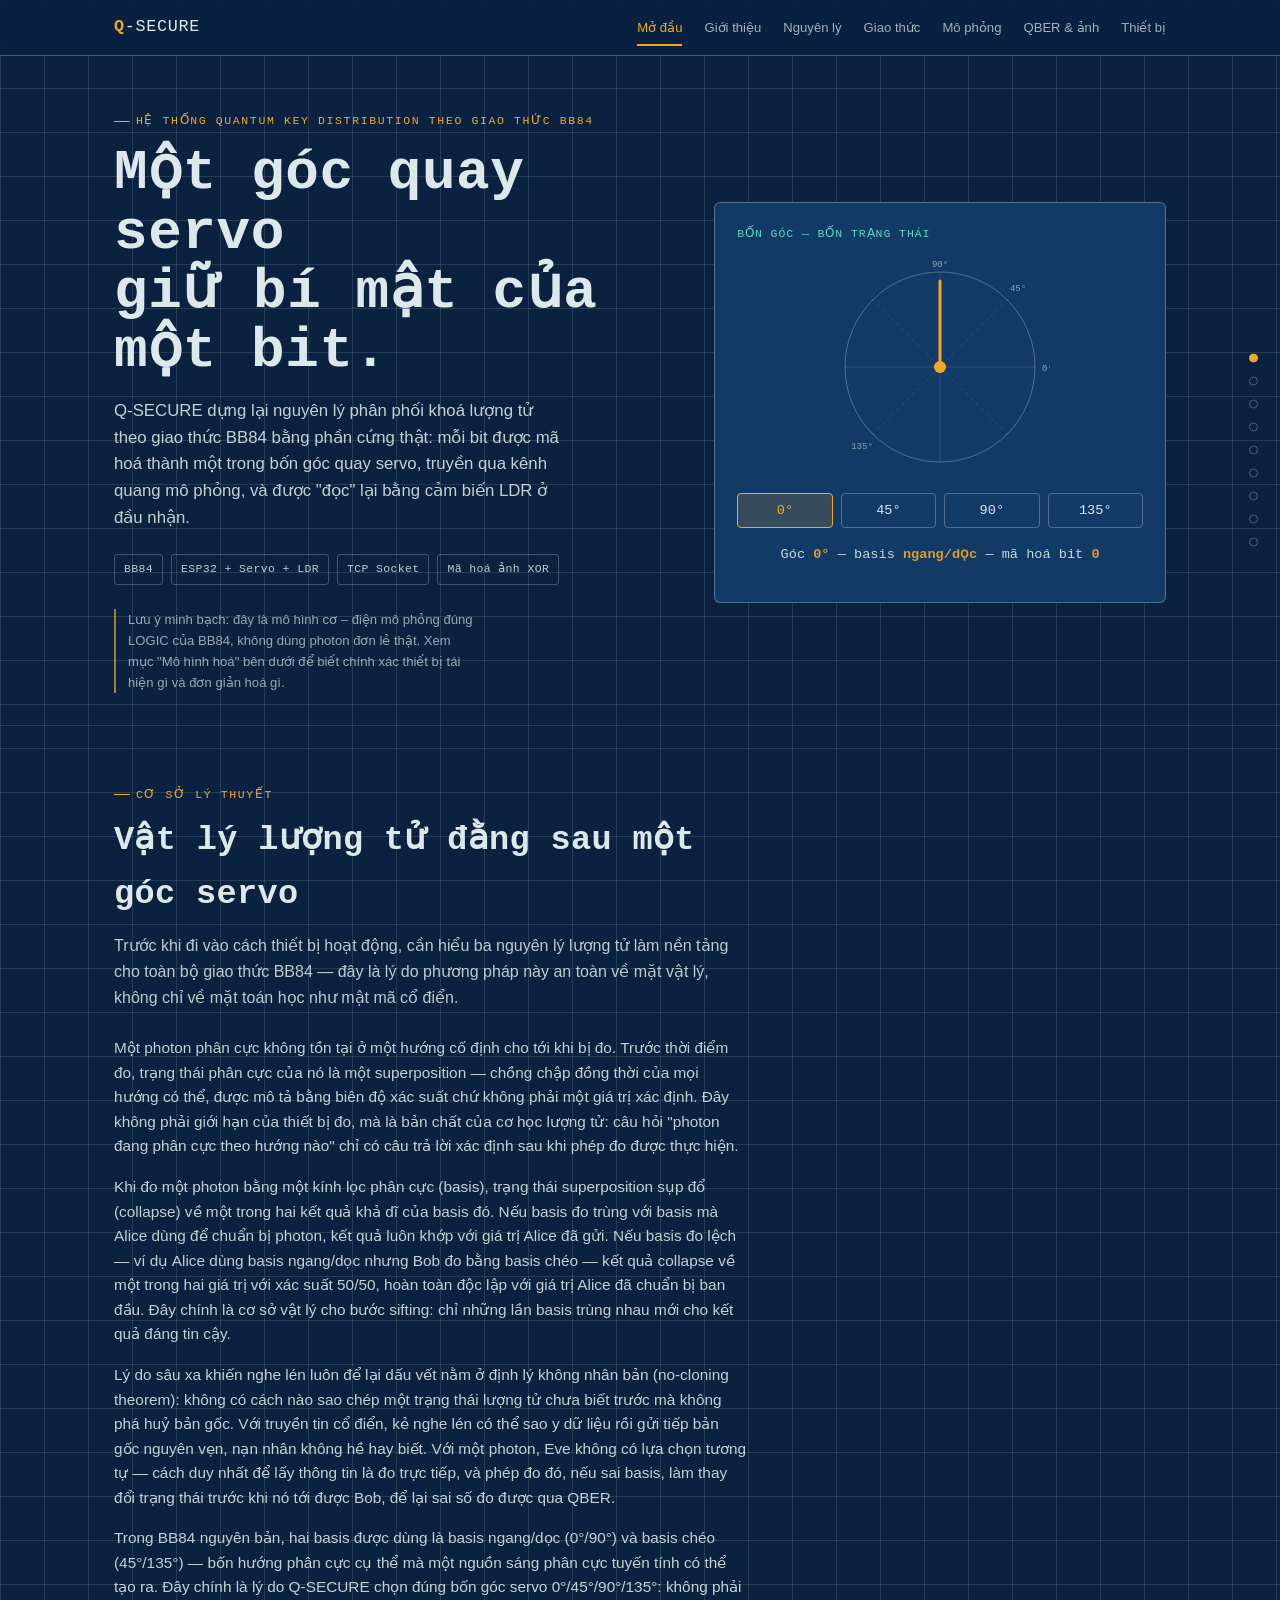
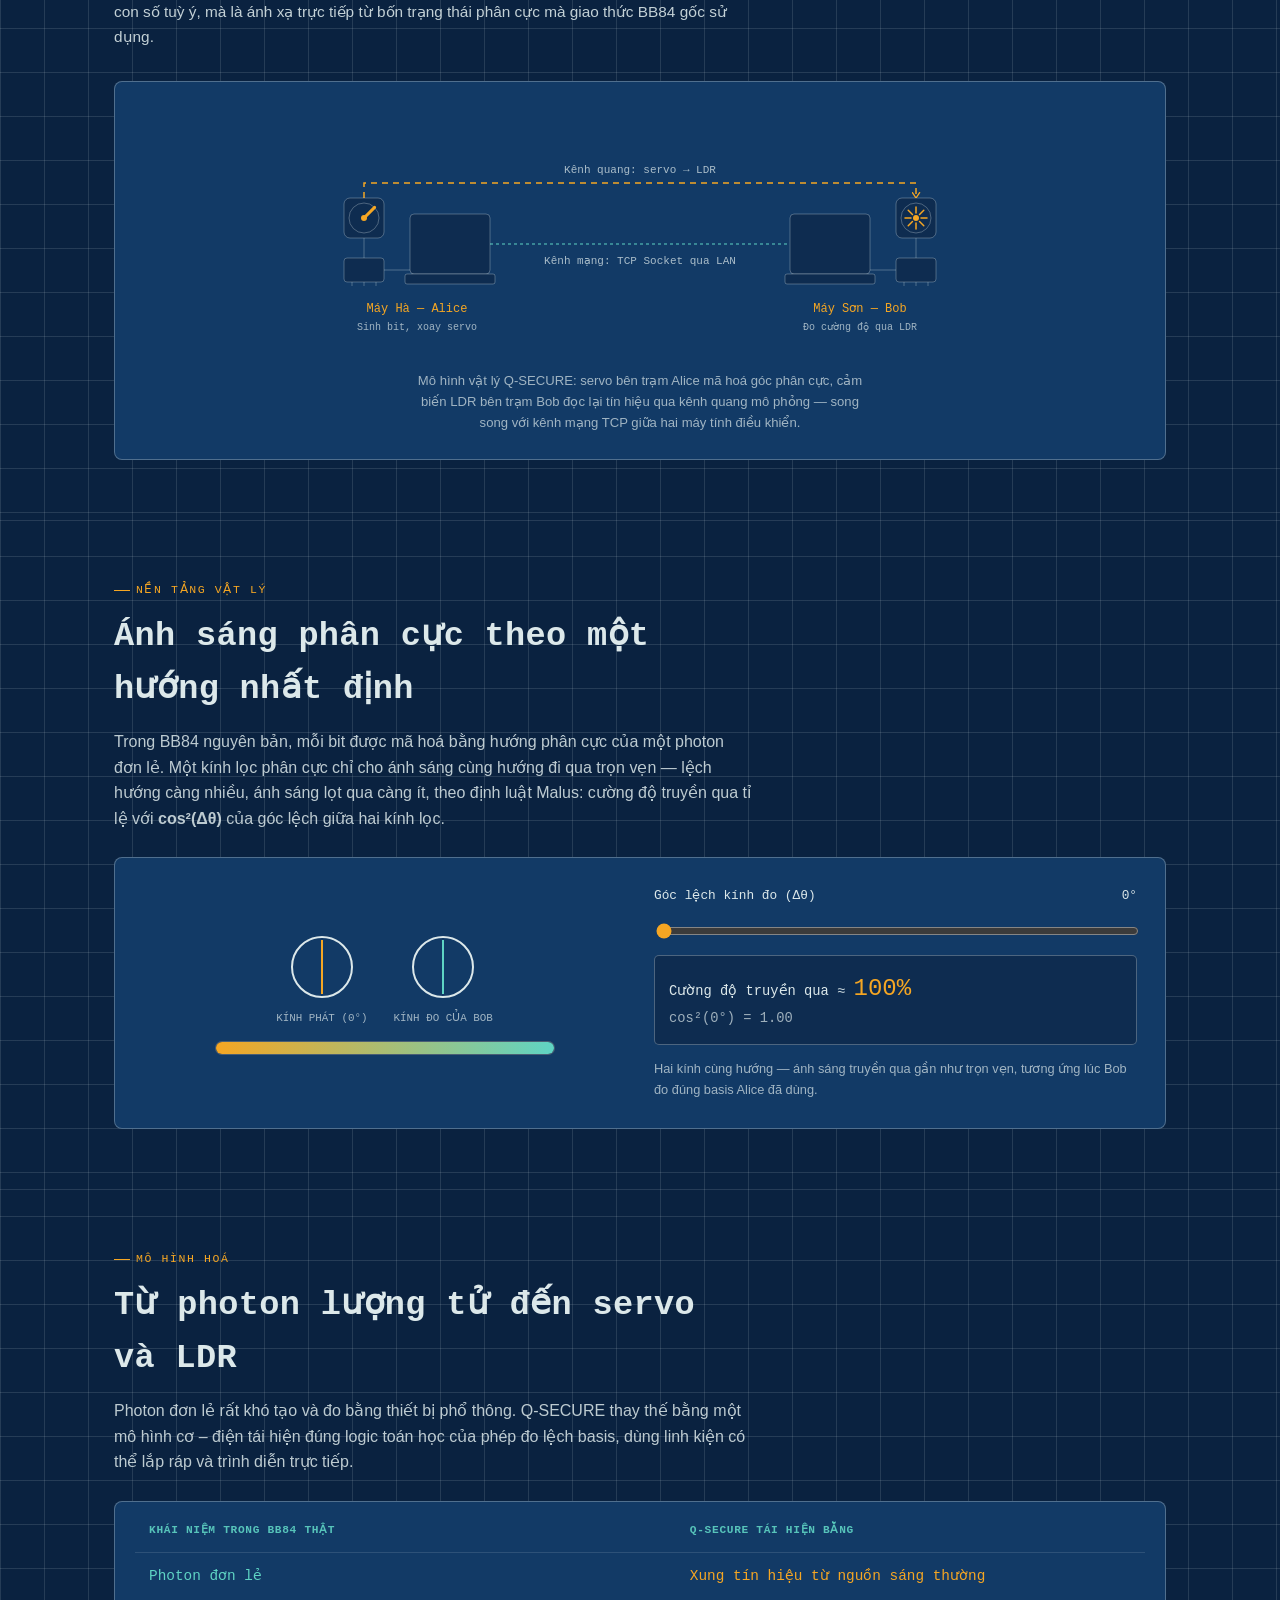
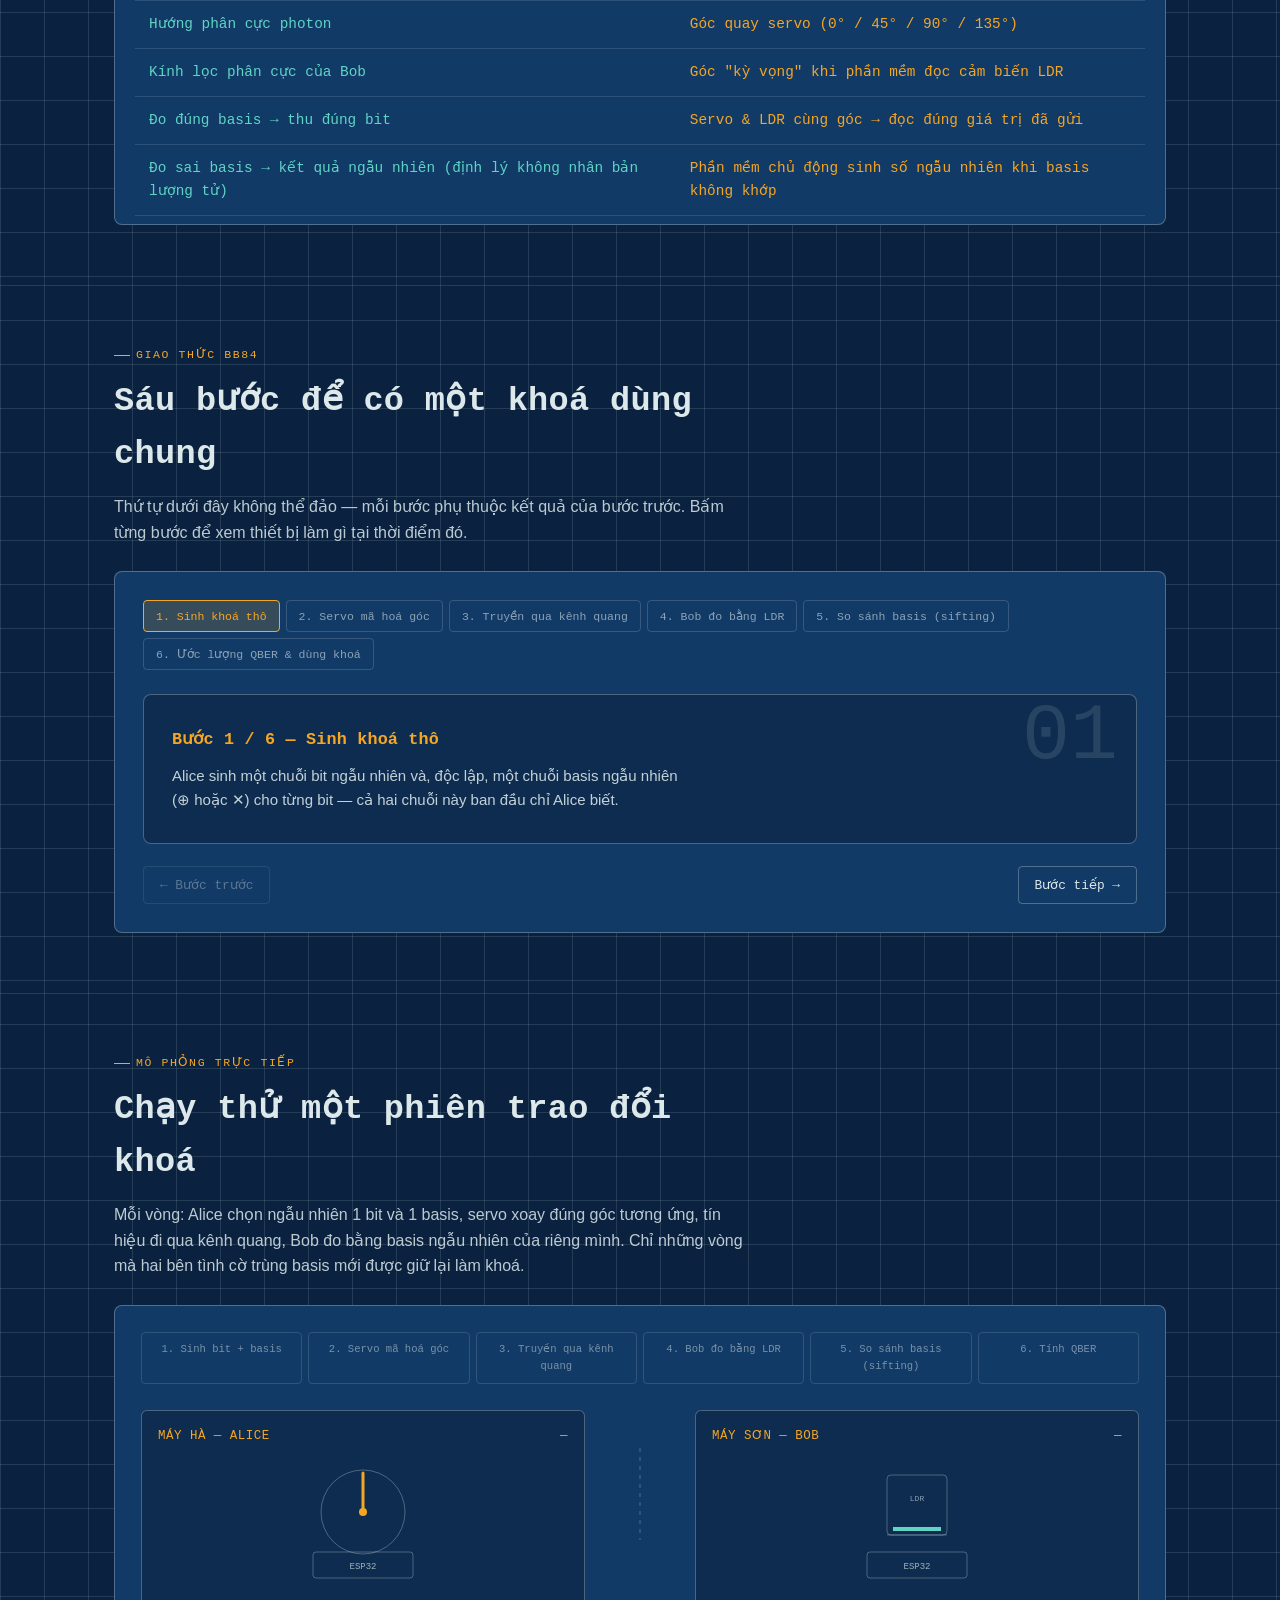
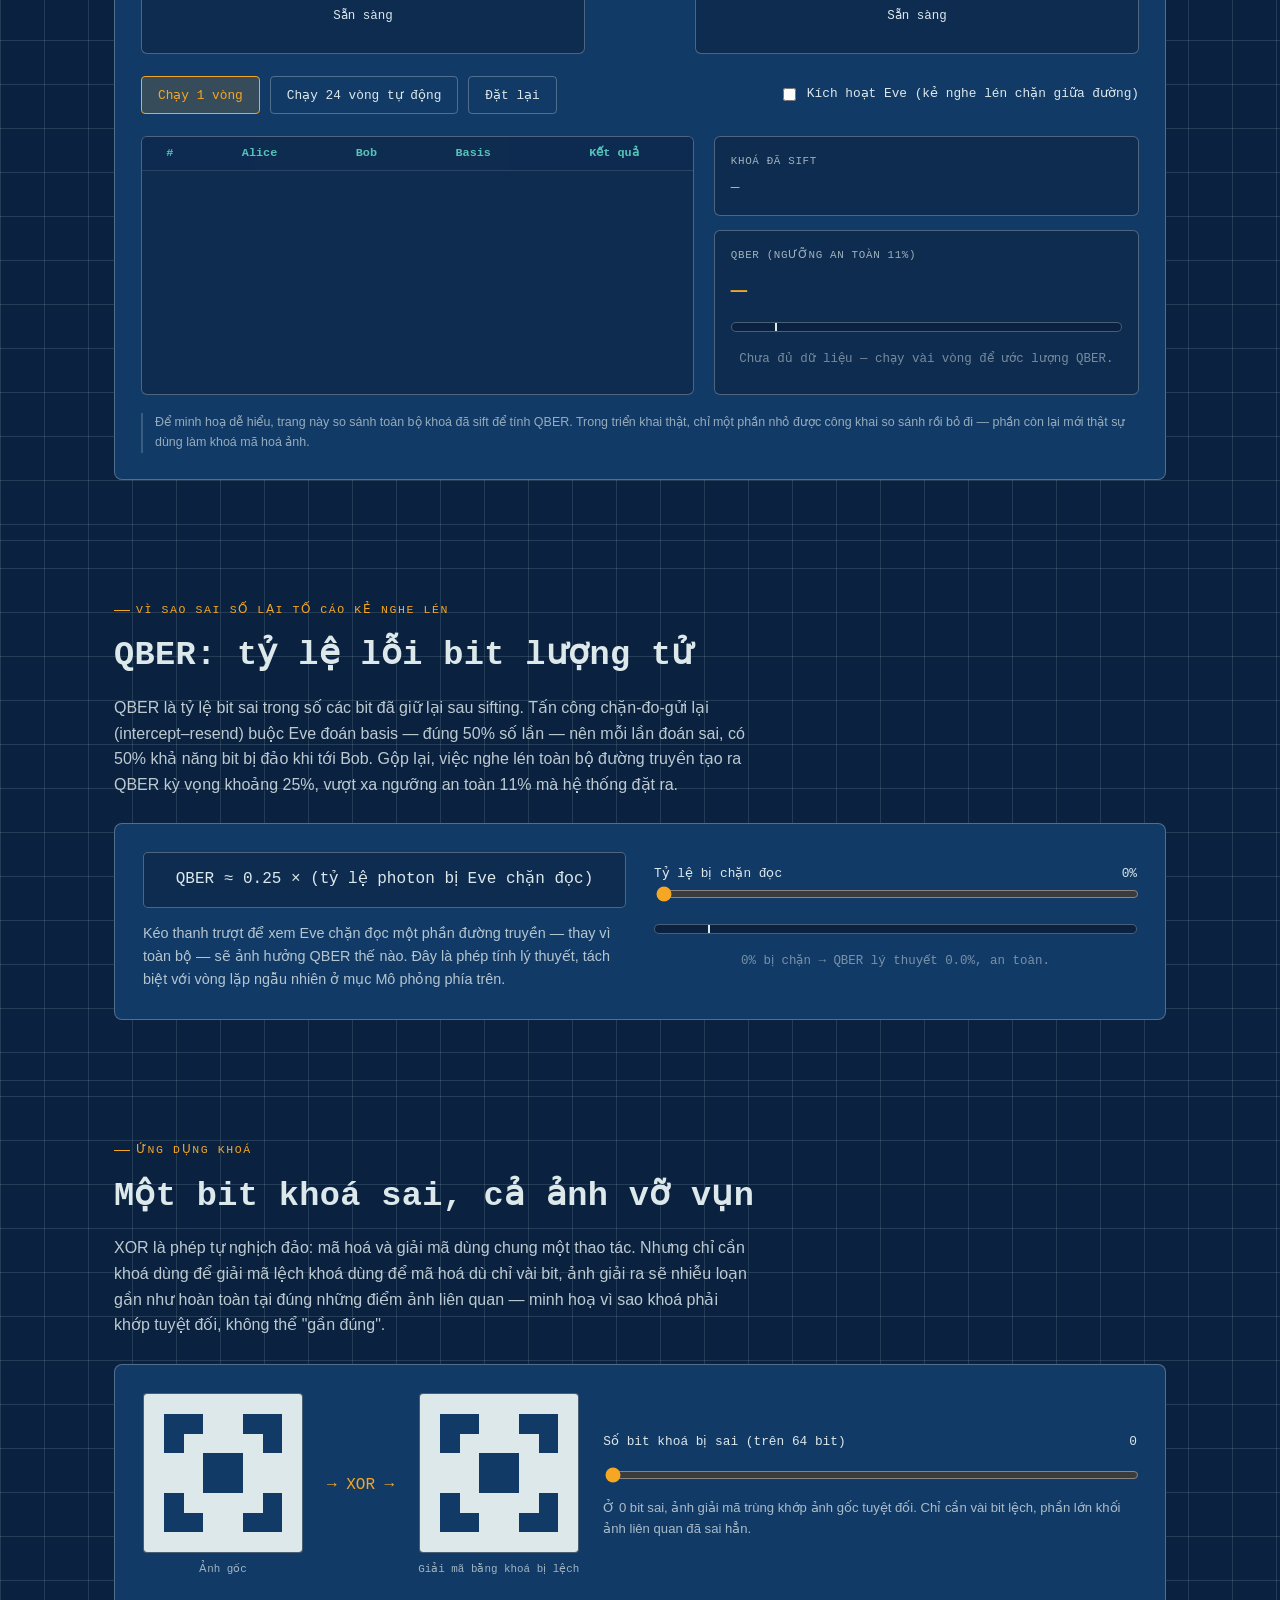
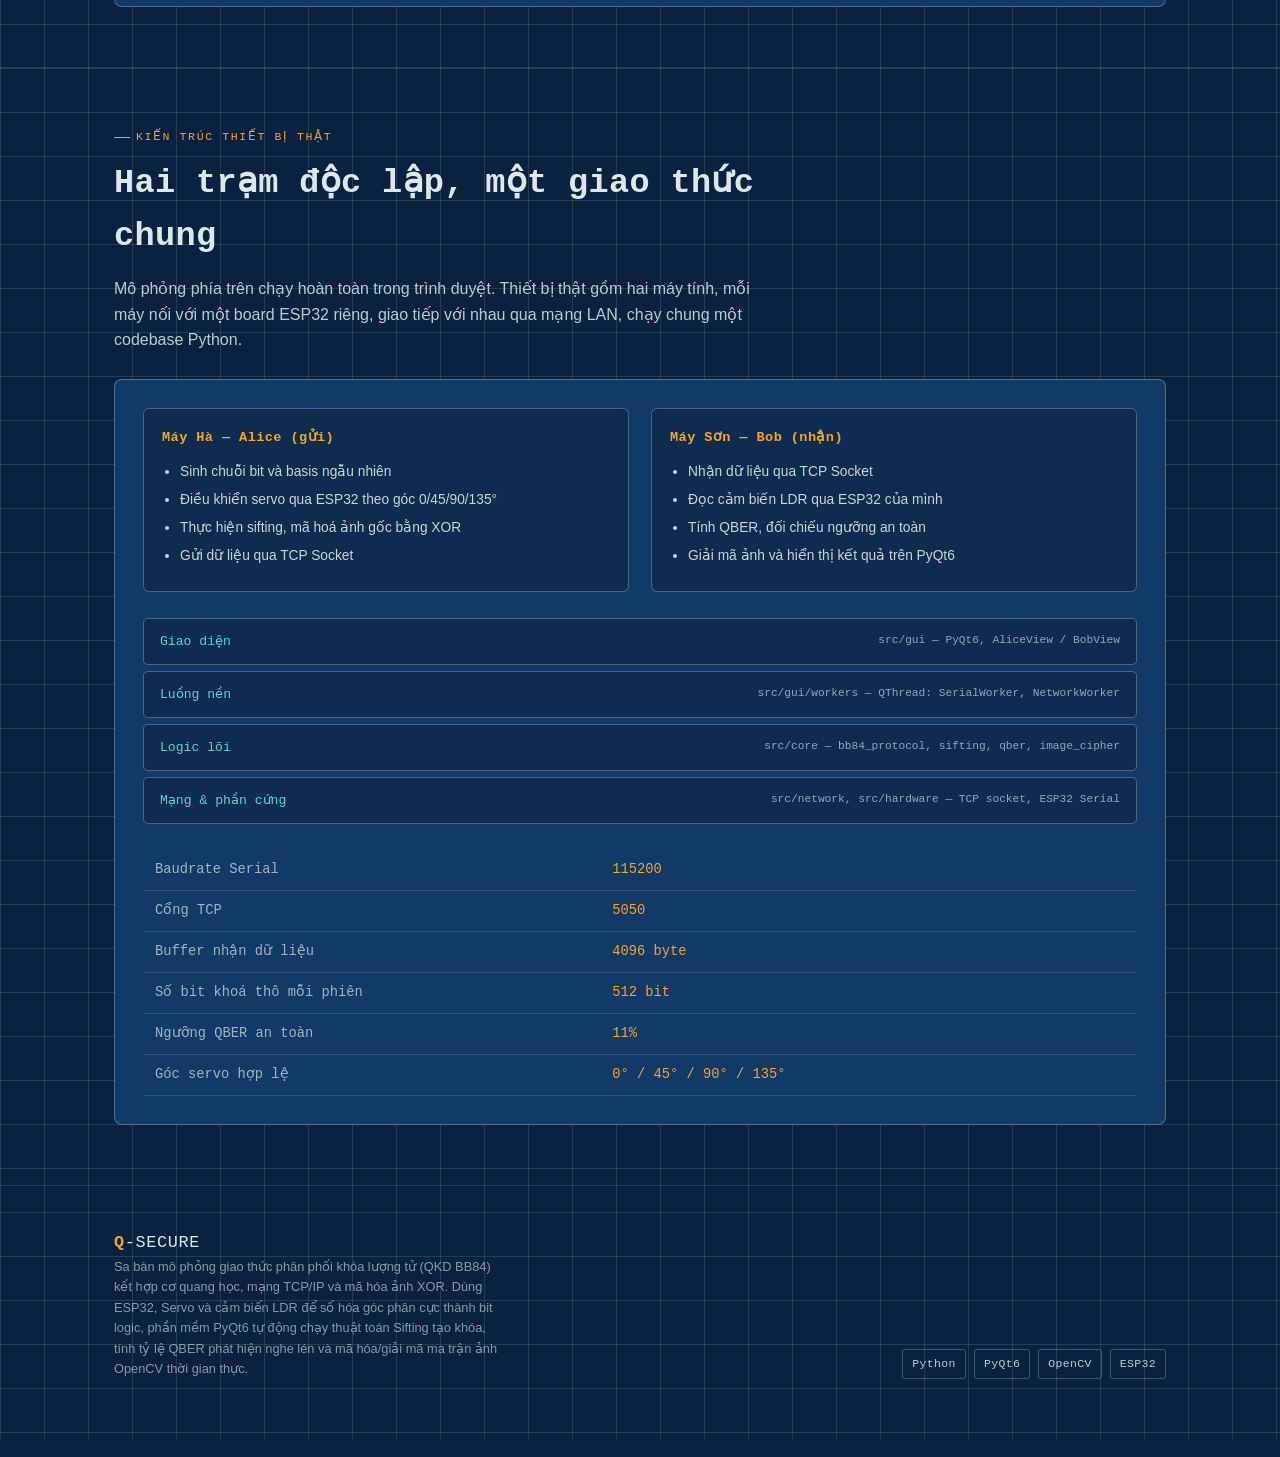
==== commit f7f02dee: "Fix alignment" ====
--- a/web/index.html
+++ b/web/index.html
@@ -4,6 +4,7 @@
 <meta charset="UTF-8">
 <meta name="viewport" content="width=device-width, initial-scale=1.0">
 <title>Q-SECURE — Nguyên lý hoạt động</title>
+<link rel="icon" type="image/svg+xml" href="favicon.svg">
 <link rel="stylesheet" href="style.css">
 </head>
 <body>
@@ -15,6 +16,7 @@
     <div class="word"><b>Q</b>-SECURE</div>
     <nav class="topnav" id="topnav">
       <a href="#hero" data-sec="hero">Mở đầu</a>
+      <a href="#intro" data-sec="intro">Giới thiệu</a>
       <a href="#physics" data-sec="physics">Nguyên lý</a>
       <a href="#protocol" data-sec="protocol">Giao thức</a>
       <a href="#sim" data-sec="sim">Mô phỏng</a>
@@ -27,6 +29,7 @@
 
 <nav class="dotnav" id="dotnav">
   <a href="#hero" data-sec="hero"><span>Mở đầu</span></a>
+  <a href="#intro" data-sec="intro"><span>Giới thiệu</span></a>
   <a href="#physics" data-sec="physics"><span>Nguyên lý</span></a>
   <a href="#model" data-sec="model"><span>Mô hình hoá</span></a>
   <a href="#protocol" data-sec="protocol"><span>Giao thức</span></a>
@@ -81,6 +84,82 @@
   </div>
 </header>
 
+<section id="intro">
+  <div class="wrap">
+    <div class="section-head reveal">
+      <div class="eyebrow">Cơ sở lý thuyết</div>
+      <h2>Vật lý lượng tử đằng sau một góc servo</h2>
+      <p>Trước khi đi vào cách thiết bị hoạt động, cần hiểu ba nguyên lý lượng tử làm nền tảng cho toàn bộ giao thức BB84 — đây là lý do phương pháp này an toàn về mặt vật lý, không chỉ về mặt toán học như mật mã cổ điển.</p>
+    </div>
+
+    <div class="intro-prose reveal">
+      <p>Một photon phân cực không tồn tại ở một hướng cố định cho tới khi bị đo. Trước thời điểm đo, trạng thái phân cực của nó là một superposition — chồng chập đồng thời của mọi hướng có thể, được mô tả bằng biên độ xác suất chứ không phải một giá trị xác định. Đây không phải giới hạn của thiết bị đo, mà là bản chất của cơ học lượng tử: câu hỏi "photon đang phân cực theo hướng nào" chỉ có câu trả lời xác định sau khi phép đo được thực hiện.</p>
+
+      <p>Khi đo một photon bằng một kính lọc phân cực (basis), trạng thái superposition sụp đổ (collapse) về một trong hai kết quả khả dĩ của basis đó. Nếu basis đo trùng với basis mà Alice dùng để chuẩn bị photon, kết quả luôn khớp với giá trị Alice đã gửi. Nếu basis đo lệch — ví dụ Alice dùng basis ngang/dọc nhưng Bob đo bằng basis chéo — kết quả collapse về một trong hai giá trị với xác suất 50/50, hoàn toàn độc lập với giá trị Alice đã chuẩn bị ban đầu. Đây chính là cơ sở vật lý cho bước sifting: chỉ những lần basis trùng nhau mới cho kết quả đáng tin cậy.</p>
+
+      <p>Lý do sâu xa khiến nghe lén luôn để lại dấu vết nằm ở định lý không nhân bản (no-cloning theorem): không có cách nào sao chép một trạng thái lượng tử chưa biết trước mà không phá huỷ bản gốc. Với truyền tin cổ điển, kẻ nghe lén có thể sao y dữ liệu rồi gửi tiếp bản gốc nguyên vẹn, nạn nhân không hề hay biết. Với một photon, Eve không có lựa chọn tương tự — cách duy nhất để lấy thông tin là đo trực tiếp, và phép đo đó, nếu sai basis, làm thay đổi trạng thái trước khi nó tới được Bob, để lại sai số đo được qua QBER.</p>
+
+      <p>Trong BB84 nguyên bản, hai basis được dùng là basis ngang/dọc (0°/90°) và basis chéo (45°/135°) — bốn hướng phân cực cụ thể mà một nguồn sáng phân cực tuyến tính có thể tạo ra. Đây chính là lý do Q-SECURE chọn đúng bốn góc servo 0°/45°/90°/135°: không phải con số tuỳ ý, mà là ánh xạ trực tiếp từ bốn trạng thái phân cực mà giao thức BB84 gốc sử dụng.</p>
+    </div>
+
+    <div class="model-figure reveal">
+      <svg viewBox="0 0 680 246" width="100%" role="img" aria-label="Sơ đồ mô hình vật lý Q-SECURE: trạm Alice với servo và trạm Bob với cảm biến LDR, nối qua kênh quang và kênh mạng TCP">
+        <defs>
+          <marker id="introArrow" viewBox="0 0 10 10" refX="8" refY="5" markerWidth="6" markerHeight="6" orient="auto-start-reverse">
+            <path d="M2 1L8 5L2 9" fill="none" stroke="var(--accent)" stroke-width="1.5" stroke-linecap="round" stroke-linejoin="round"/>
+          </marker>
+        </defs>
+
+        <text x="340" y="65" text-anchor="middle" font-family="var(--font-display)" font-size="11" fill="var(--line)" opacity="0.75">Kênh quang: servo → LDR</text>
+        <path d="M64,90 L64,75 L616,75 L616,90" fill="none" stroke="var(--accent)" stroke-width="1.5" stroke-dasharray="6 5" marker-end="url(#introArrow)"/>
+
+        <line x1="190" y1="136" x2="490" y2="136" stroke="var(--teal)" stroke-width="1" stroke-dasharray="3 3"/>
+        <text x="340" y="156" text-anchor="middle" font-family="var(--font-display)" font-size="11" fill="var(--line)" opacity="0.75">Kênh mạng: TCP Socket qua LAN</text>
+
+        <rect x="44" y="90" width="40" height="40" rx="6" fill="var(--bg-2)" stroke="var(--line-dim)" stroke-width="1"/>
+        <circle cx="64" cy="110" r="15" fill="none" stroke="var(--line-dim)" stroke-width="1"/>
+        <g transform="rotate(45 64 110)"><line x1="64" y1="110" x2="64" y2="95" stroke="var(--accent)" stroke-width="3" stroke-linecap="round"/></g>
+        <circle cx="64" cy="110" r="3" fill="var(--accent)"/>
+        <line x1="64" y1="130" x2="64" y2="150" stroke="var(--line-dim)" stroke-width="1"/>
+        <rect x="44" y="150" width="40" height="24" rx="3" fill="var(--bg-2)" stroke="var(--line-dim)" stroke-width="1"/>
+        <line x1="52" y1="174" x2="52" y2="178" stroke="var(--line-dim)" stroke-width="1"/>
+        <line x1="64" y1="174" x2="64" y2="178" stroke="var(--line-dim)" stroke-width="1"/>
+        <line x1="76" y1="174" x2="76" y2="178" stroke="var(--line-dim)" stroke-width="1"/>
+        <line x1="84" y1="162" x2="110" y2="162" stroke="var(--line-dim)" stroke-width="1"/>
+        <rect x="110" y="106" width="80" height="60" rx="4" fill="var(--bg-2)" stroke="var(--line-dim)" stroke-width="1"/>
+        <rect x="105" y="166" width="90" height="10" rx="2" fill="var(--bg-2)" stroke="var(--line-dim)" stroke-width="1"/>
+        <text x="117" y="204" text-anchor="middle" font-family="var(--font-display)" font-size="12" fill="var(--accent)">Máy Hà — Alice</text>
+        <text x="117" y="222" text-anchor="middle" font-family="var(--font-display)" font-size="10" fill="var(--line)" opacity="0.7">Sinh bit, xoay servo</text>
+
+        <rect x="596" y="90" width="40" height="40" rx="6" fill="var(--bg-2)" stroke="var(--line-dim)" stroke-width="1"/>
+        <circle cx="616" cy="110" r="15" fill="none" stroke="var(--line-dim)" stroke-width="1"/>
+        <g stroke="var(--accent)" stroke-width="1.5" stroke-linecap="round">
+          <line x1="616" y1="99" x2="616" y2="105" transform="rotate(0 616 110)"/>
+          <line x1="616" y1="99" x2="616" y2="105" transform="rotate(45 616 110)"/>
+          <line x1="616" y1="99" x2="616" y2="105" transform="rotate(90 616 110)"/>
+          <line x1="616" y1="99" x2="616" y2="105" transform="rotate(135 616 110)"/>
+          <line x1="616" y1="99" x2="616" y2="105" transform="rotate(180 616 110)"/>
+          <line x1="616" y1="99" x2="616" y2="105" transform="rotate(225 616 110)"/>
+          <line x1="616" y1="99" x2="616" y2="105" transform="rotate(270 616 110)"/>
+          <line x1="616" y1="99" x2="616" y2="105" transform="rotate(315 616 110)"/>
+        </g>
+        <circle cx="616" cy="110" r="3" fill="var(--accent)"/>
+        <line x1="616" y1="130" x2="616" y2="150" stroke="var(--line-dim)" stroke-width="1"/>
+        <rect x="596" y="150" width="40" height="24" rx="3" fill="var(--bg-2)" stroke="var(--line-dim)" stroke-width="1"/>
+        <line x1="604" y1="174" x2="604" y2="178" stroke="var(--line-dim)" stroke-width="1"/>
+        <line x1="616" y1="174" x2="616" y2="178" stroke="var(--line-dim)" stroke-width="1"/>
+        <line x1="628" y1="174" x2="628" y2="178" stroke="var(--line-dim)" stroke-width="1"/>
+        <line x1="596" y1="162" x2="570" y2="162" stroke="var(--line-dim)" stroke-width="1"/>
+        <rect x="490" y="106" width="80" height="60" rx="4" fill="var(--bg-2)" stroke="var(--line-dim)" stroke-width="1"/>
+        <rect x="485" y="166" width="90" height="10" rx="2" fill="var(--bg-2)" stroke="var(--line-dim)" stroke-width="1"/>
+        <text x="560" y="204" text-anchor="middle" font-family="var(--font-display)" font-size="12" fill="var(--accent)">Máy Sơn — Bob</text>
+        <text x="560" y="222" text-anchor="middle" font-family="var(--font-display)" font-size="10" fill="var(--line)" opacity="0.7">Đo cường độ qua LDR</text>
+      </svg>
+      <p class="figure-caption">Mô hình vật lý Q-SECURE: servo bên trạm Alice mã hoá góc phân cực, cảm biến LDR bên trạm Bob đọc lại tín hiệu qua kênh quang mô phỏng — song song với kênh mạng TCP giữa hai máy tính điều khiển.</p>
+    </div>
+  </div>
+</section>
+
 <section id="physics">
   <div class="wrap">
     <div class="section-head reveal">
--- a/web/style.css
+++ b/web/style.css
@@ -79,14 +79,14 @@
   .reveal.in{opacity:1;transform:translateY(0);}
 
   /* ================= section shell ================= */
-  section{padding:88px 0;border-top:1px solid var(--line-faint);}
-  .section-head{margin-bottom:36px;max-width:72ch;}
+  section{padding:60px 0;border-top:1px solid var(--line-faint);}
+  .section-head{margin-bottom:26px;max-width:72ch;}
   .section-head h2{font-size:clamp(1.5rem,3vw,2.1rem);margin-top:10px;}
   .section-head p{opacity:.85;margin-top:12px;font-size:1rem;}
   .tag{font-family:var(--font-display);font-size:.72rem;letter-spacing:.03em;border:1px solid var(--line-dim);border-radius:3px;padding:5px 9px;color:var(--line);opacity:.85;}
 
   /* ================= hero ================= */
-  .hero{padding:80px 0 44px;border-top:none;}
+  .hero{padding:56px 0 32px;border-top:none;}
   .hero-grid{display:grid;grid-template-columns:1.1fr .9fr;gap:48px;align-items:center;}
   @media (max-width:860px){.hero-grid{grid-template-columns:1fr;}}
   .hero h1{font-size:clamp(2.1rem,5vw,3.5rem);line-height:1.06;margin:14px 0 16px;}
@@ -112,6 +112,13 @@
   .card h3,.card h4{font-size:1rem;color:var(--teal);margin-bottom:10px;}
   .card p{font-size:.94rem;opacity:.88;}
   .card.warn h3{color:var(--danger);}
+
+  /* ================= intro / lý thuyết ================= */
+  .intro-prose p{font-size:.96rem;opacity:.88;max-width:74ch;margin-bottom:16px;}
+  .intro-prose p:last-child{margin-bottom:0;}
+  .model-figure{margin-top:32px;border:1px solid var(--line-dim);border-radius:8px;background:var(--panel);padding:26px;}
+  .model-figure svg{display:block;margin:0 auto;max-width:680px;width:100%;height:auto;}
+  .model-figure .figure-caption{font-size:.82rem;opacity:.7;text-align:center;margin:16px auto 0;max-width:62ch;}
 
   /* ================= physics / malus ================= */
   .malus{border:1px solid var(--line-dim);border-radius:8px;background:var(--panel);padding:28px;display:grid;grid-template-columns:1fr 1fr;gap:28px;align-items:center;}
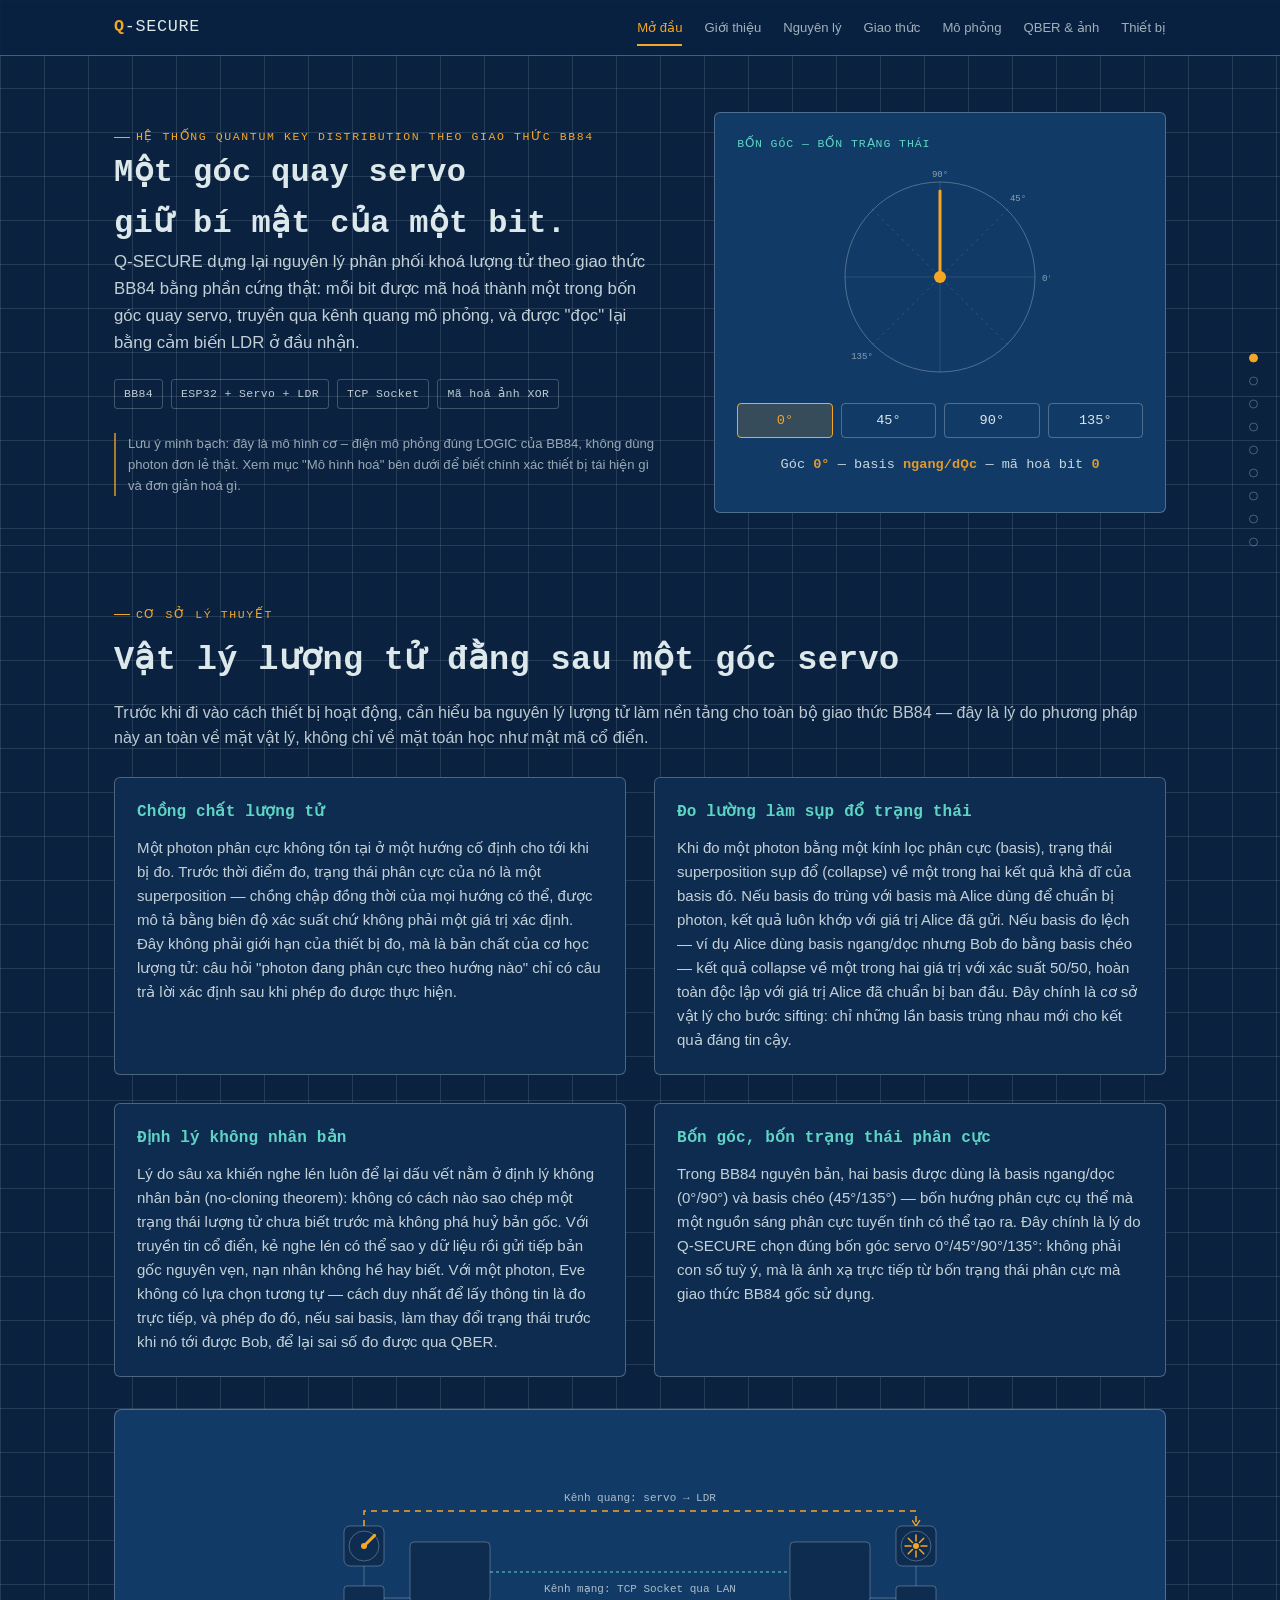
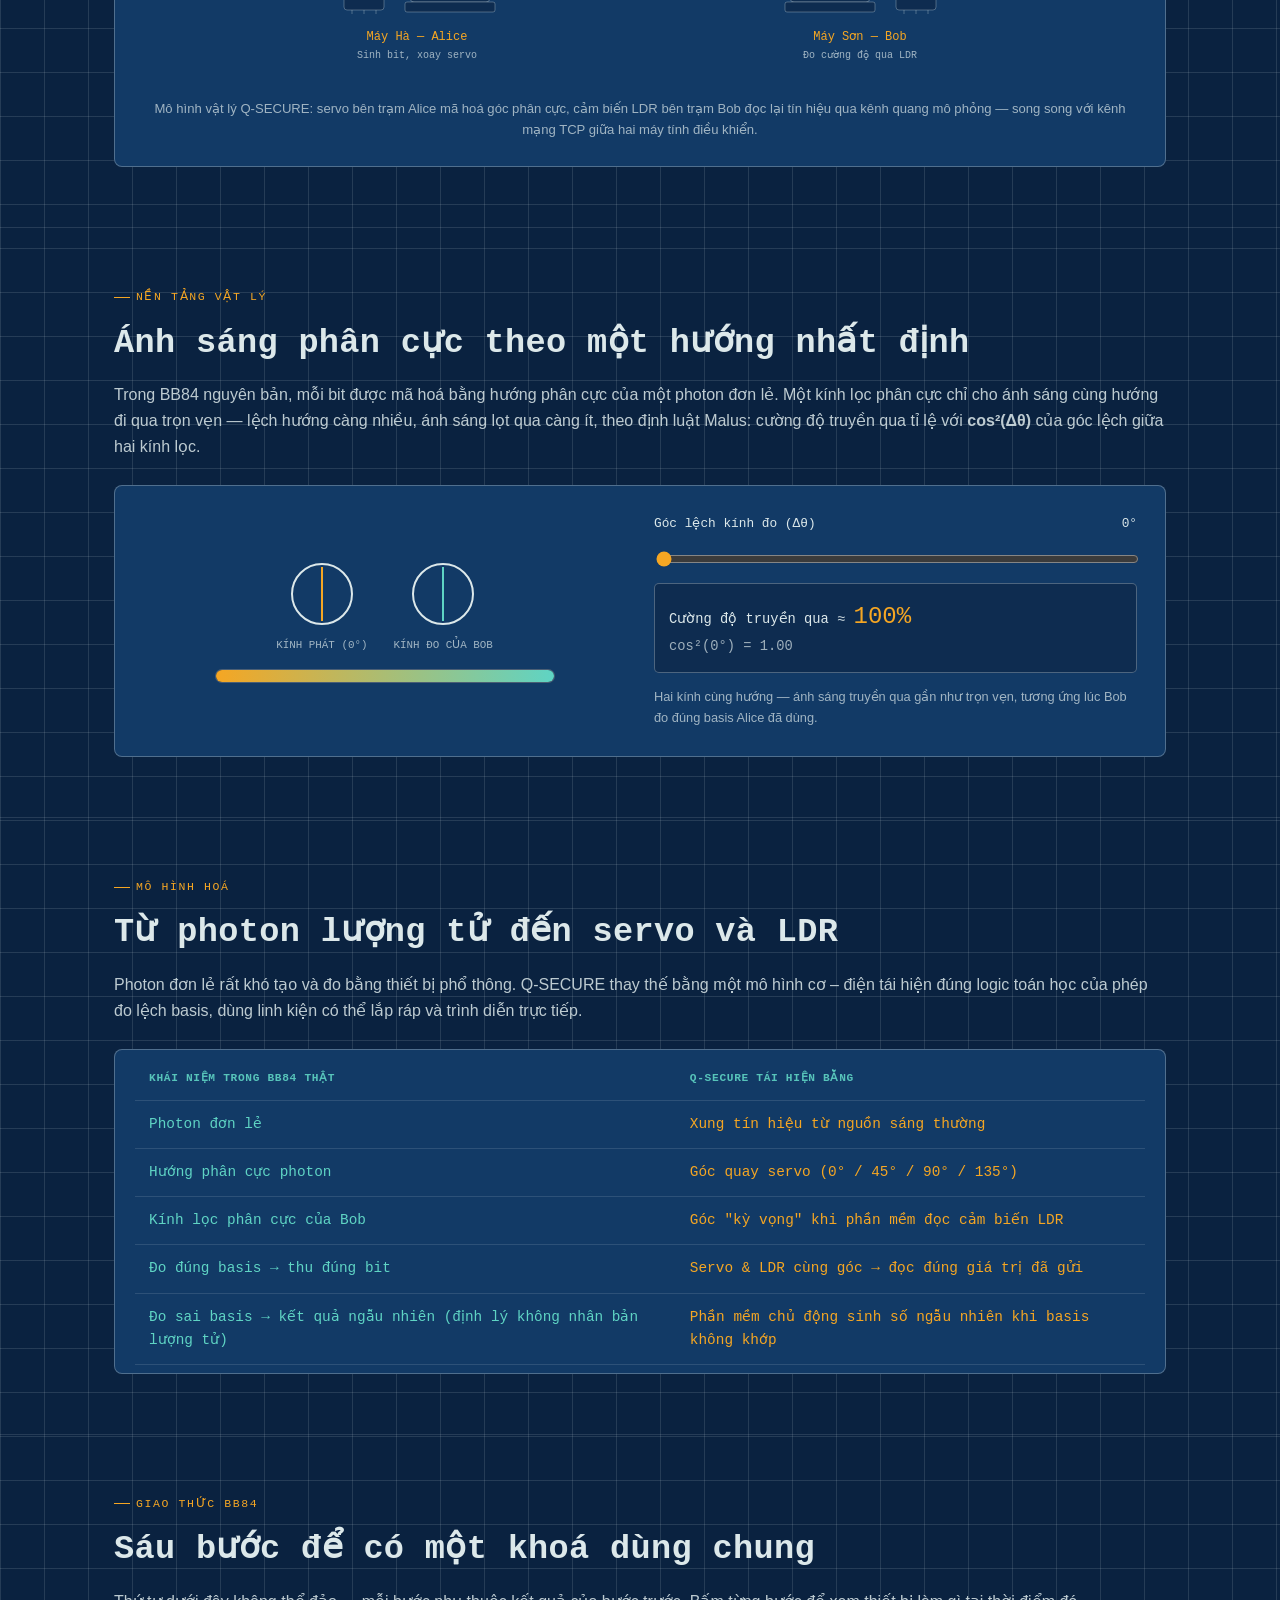
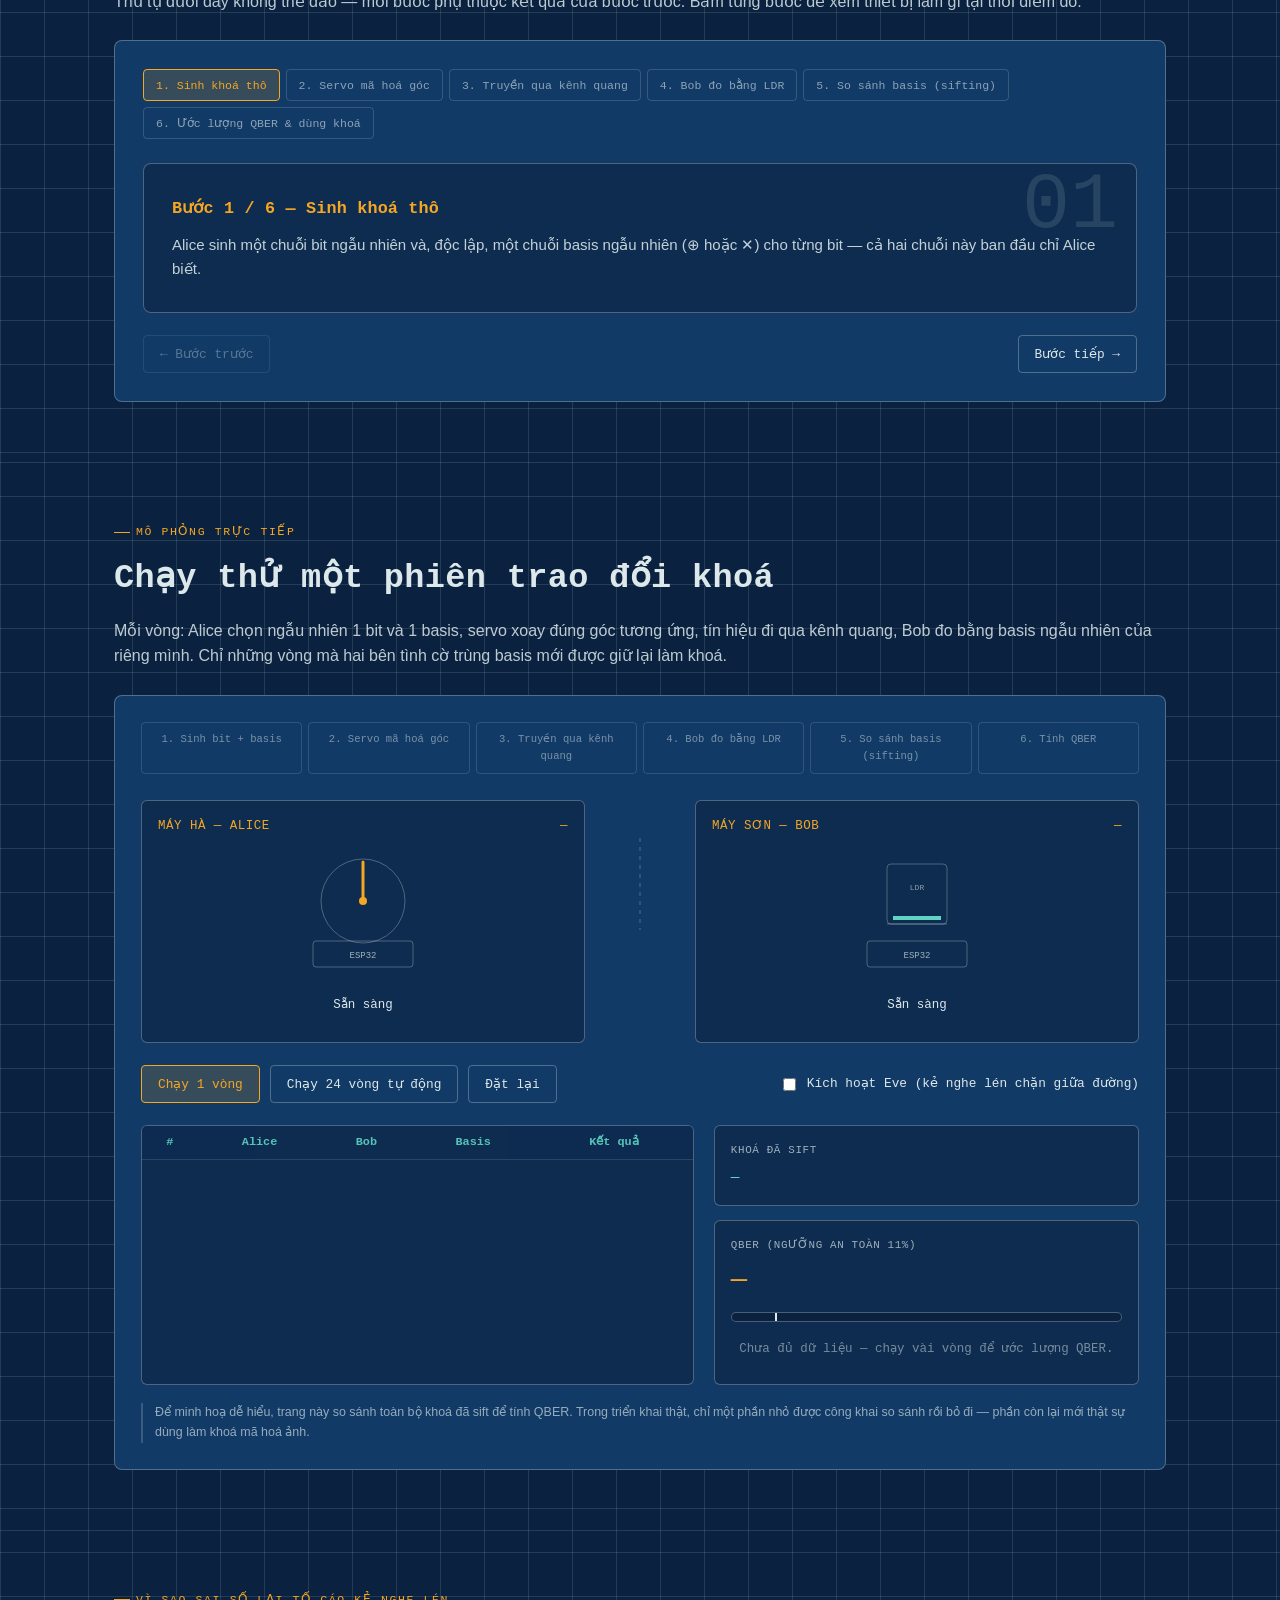
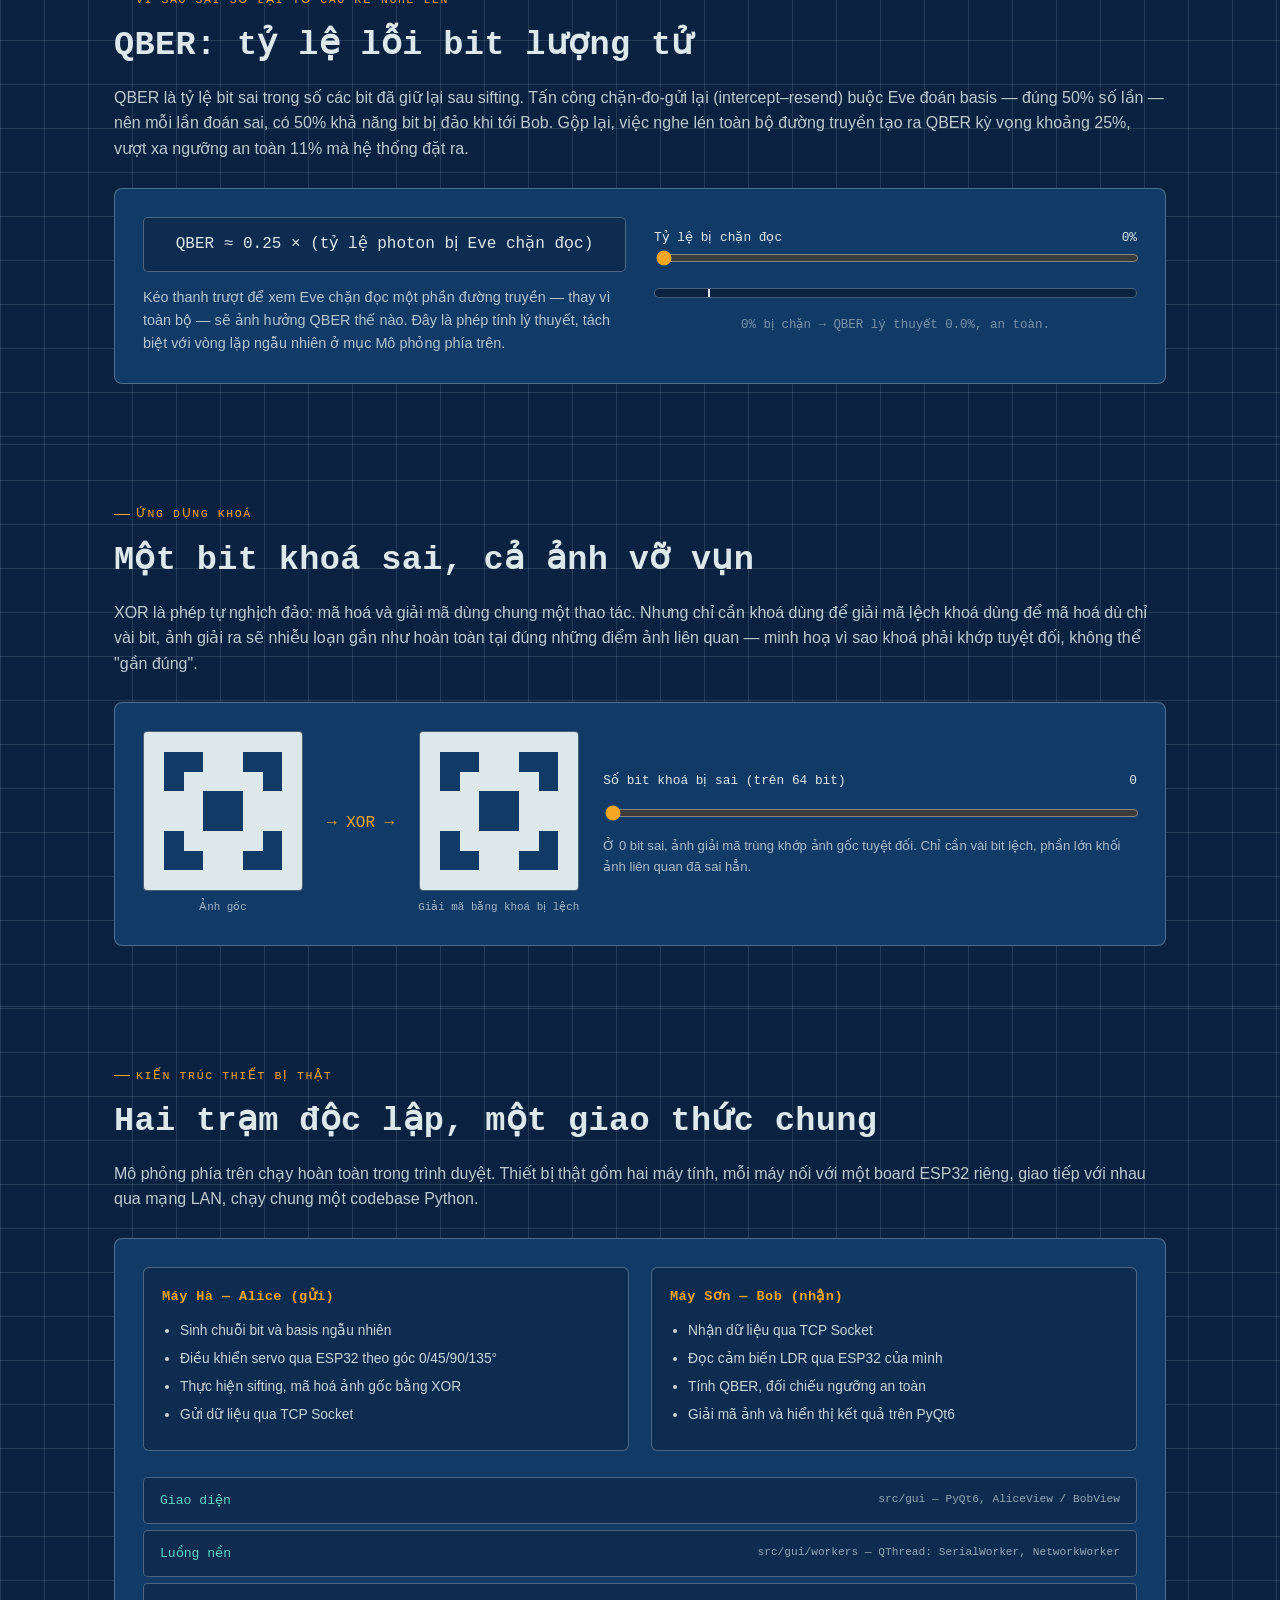
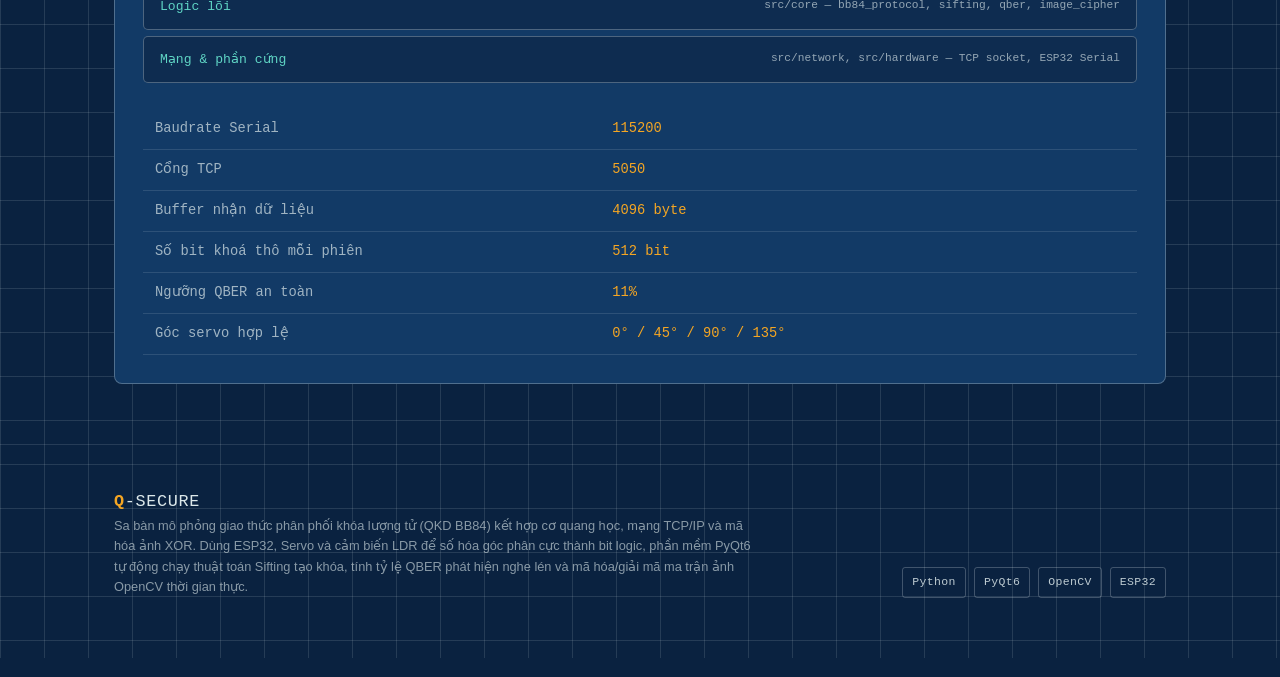
==== commit 0226a33a: "Fix web" ====
--- a/web/index.html
+++ b/web/index.html
@@ -92,14 +92,23 @@
       <p>Trước khi đi vào cách thiết bị hoạt động, cần hiểu ba nguyên lý lượng tử làm nền tảng cho toàn bộ giao thức BB84 — đây là lý do phương pháp này an toàn về mặt vật lý, không chỉ về mặt toán học như mật mã cổ điển.</p>
     </div>
 
-    <div class="intro-prose reveal">
-      <p>Một photon phân cực không tồn tại ở một hướng cố định cho tới khi bị đo. Trước thời điểm đo, trạng thái phân cực của nó là một superposition — chồng chập đồng thời của mọi hướng có thể, được mô tả bằng biên độ xác suất chứ không phải một giá trị xác định. Đây không phải giới hạn của thiết bị đo, mà là bản chất của cơ học lượng tử: câu hỏi "photon đang phân cực theo hướng nào" chỉ có câu trả lời xác định sau khi phép đo được thực hiện.</p>
-
-      <p>Khi đo một photon bằng một kính lọc phân cực (basis), trạng thái superposition sụp đổ (collapse) về một trong hai kết quả khả dĩ của basis đó. Nếu basis đo trùng với basis mà Alice dùng để chuẩn bị photon, kết quả luôn khớp với giá trị Alice đã gửi. Nếu basis đo lệch — ví dụ Alice dùng basis ngang/dọc nhưng Bob đo bằng basis chéo — kết quả collapse về một trong hai giá trị với xác suất 50/50, hoàn toàn độc lập với giá trị Alice đã chuẩn bị ban đầu. Đây chính là cơ sở vật lý cho bước sifting: chỉ những lần basis trùng nhau mới cho kết quả đáng tin cậy.</p>
-
-      <p>Lý do sâu xa khiến nghe lén luôn để lại dấu vết nằm ở định lý không nhân bản (no-cloning theorem): không có cách nào sao chép một trạng thái lượng tử chưa biết trước mà không phá huỷ bản gốc. Với truyền tin cổ điển, kẻ nghe lén có thể sao y dữ liệu rồi gửi tiếp bản gốc nguyên vẹn, nạn nhân không hề hay biết. Với một photon, Eve không có lựa chọn tương tự — cách duy nhất để lấy thông tin là đo trực tiếp, và phép đo đó, nếu sai basis, làm thay đổi trạng thái trước khi nó tới được Bob, để lại sai số đo được qua QBER.</p>
-
-      <p>Trong BB84 nguyên bản, hai basis được dùng là basis ngang/dọc (0°/90°) và basis chéo (45°/135°) — bốn hướng phân cực cụ thể mà một nguồn sáng phân cực tuyến tính có thể tạo ra. Đây chính là lý do Q-SECURE chọn đúng bốn góc servo 0°/45°/90°/135°: không phải con số tuỳ ý, mà là ánh xạ trực tiếp từ bốn trạng thái phân cực mà giao thức BB84 gốc sử dụng.</p>
+    <div class="grid-2 reveal">
+      <div class="card">
+        <h3>Chồng chất lượng tử</h3>
+        <p>Một photon phân cực không tồn tại ở một hướng cố định cho tới khi bị đo. Trước thời điểm đo, trạng thái phân cực của nó là một superposition — chồng chập đồng thời của mọi hướng có thể, được mô tả bằng biên độ xác suất chứ không phải một giá trị xác định. Đây không phải giới hạn của thiết bị đo, mà là bản chất của cơ học lượng tử: câu hỏi "photon đang phân cực theo hướng nào" chỉ có câu trả lời xác định sau khi phép đo được thực hiện.</p>
+      </div>
+      <div class="card">
+        <h3>Đo lường làm sụp đổ trạng thái</h3>
+        <p>Khi đo một photon bằng một kính lọc phân cực (basis), trạng thái superposition sụp đổ (collapse) về một trong hai kết quả khả dĩ của basis đó. Nếu basis đo trùng với basis mà Alice dùng để chuẩn bị photon, kết quả luôn khớp với giá trị Alice đã gửi. Nếu basis đo lệch — ví dụ Alice dùng basis ngang/dọc nhưng Bob đo bằng basis chéo — kết quả collapse về một trong hai giá trị với xác suất 50/50, hoàn toàn độc lập với giá trị Alice đã chuẩn bị ban đầu. Đây chính là cơ sở vật lý cho bước sifting: chỉ những lần basis trùng nhau mới cho kết quả đáng tin cậy.</p>
+      </div>
+      <div class="card">
+        <h3>Định lý không nhân bản</h3>
+        <p>Lý do sâu xa khiến nghe lén luôn để lại dấu vết nằm ở định lý không nhân bản (no-cloning theorem): không có cách nào sao chép một trạng thái lượng tử chưa biết trước mà không phá huỷ bản gốc. Với truyền tin cổ điển, kẻ nghe lén có thể sao y dữ liệu rồi gửi tiếp bản gốc nguyên vẹn, nạn nhân không hề hay biết. Với một photon, Eve không có lựa chọn tương tự — cách duy nhất để lấy thông tin là đo trực tiếp, và phép đo đó, nếu sai basis, làm thay đổi trạng thái trước khi nó tới được Bob, để lại sai số đo được qua QBER.</p>
+      </div>
+      <div class="card">
+        <h3>Bốn góc, bốn trạng thái phân cực</h3>
+        <p>Trong BB84 nguyên bản, hai basis được dùng là basis ngang/dọc (0°/90°) và basis chéo (45°/135°) — bốn hướng phân cực cụ thể mà một nguồn sáng phân cực tuyến tính có thể tạo ra. Đây chính là lý do Q-SECURE chọn đúng bốn góc servo 0°/45°/90°/135°: không phải con số tuỳ ý, mà là ánh xạ trực tiếp từ bốn trạng thái phân cực mà giao thức BB84 gốc sử dụng.</p>
+      </div>
     </div>
 
     <div class="model-figure reveal">
--- a/web/style.css
+++ b/web/style.css
@@ -80,7 +80,7 @@
 
   /* ================= section shell ================= */
   section{padding:60px 0;border-top:1px solid var(--line-faint);}
-  .section-head{margin-bottom:26px;max-width:72ch;}
+  .section-head{margin-bottom:26px;}
   .section-head h2{font-size:clamp(1.5rem,3vw,2.1rem);margin-top:10px;}
   .section-head p{opacity:.85;margin-top:12px;font-size:1rem;}
   .tag{font-family:var(--font-display);font-size:.72rem;letter-spacing:.03em;border:1px solid var(--line-dim);border-radius:3px;padding:5px 9px;color:var(--line);opacity:.85;}
@@ -89,10 +89,10 @@
   .hero{padding:56px 0 32px;border-top:none;}
   .hero-grid{display:grid;grid-template-columns:1.1fr .9fr;gap:48px;align-items:center;}
   @media (max-width:860px){.hero-grid{grid-template-columns:1fr;}}
-  .hero h1{font-size:clamp(2.1rem,5vw,3.5rem);line-height:1.06;margin:14px 0 16px;}
-  .hero p.lead{font-size:1.05rem;opacity:.88;max-width:48ch;}
+  ..hero h1 {font-size: clamp(1.8rem, 4.5vw, 3.5rem);line-height: 1.1;margin: 14px 0 16px;text-wrap: balance;max-width: 12ch;}
+  .hero p.lead{font-size:1.05rem;opacity:.88;}
   .hero-tags{display:flex;flex-wrap:wrap;gap:8px;margin-top:22px;}
-  .honest-note{margin-top:24px;font-size:.82rem;opacity:.68;border-left:2px solid var(--accent);padding-left:12px;max-width:50ch;}
+  .honest-note{margin-top:24px;font-size:.82rem;opacity:.68;border-left:2px solid var(--accent);padding-left:12px;}
 
   .dial-card{background:var(--panel);border:1px solid var(--line-dim);border-radius:6px;padding:22px;}
   .dial-card .cap{font-family:var(--font-display);font-size:.72rem;color:var(--teal);letter-spacing:.08em;text-transform:uppercase;margin-bottom:14px;}
@@ -114,11 +114,9 @@
   .card.warn h3{color:var(--danger);}
 
   /* ================= intro / lý thuyết ================= */
-  .intro-prose p{font-size:.96rem;opacity:.88;max-width:74ch;margin-bottom:16px;}
-  .intro-prose p:last-child{margin-bottom:0;}
   .model-figure{margin-top:32px;border:1px solid var(--line-dim);border-radius:8px;background:var(--panel);padding:26px;}
   .model-figure svg{display:block;margin:0 auto;max-width:680px;width:100%;height:auto;}
-  .model-figure .figure-caption{font-size:.82rem;opacity:.7;text-align:center;margin:16px auto 0;max-width:62ch;}
+  .model-figure .figure-caption{font-size:.82rem;opacity:.7;text-align:center;margin:16px auto 0;}
 
   /* ================= physics / malus ================= */
   .malus{border:1px solid var(--line-dim);border-radius:8px;background:var(--panel);padding:28px;display:grid;grid-template-columns:1fr 1fr;gap:28px;align-items:center;}
@@ -152,7 +150,7 @@
   .step-panel{position:relative;border:1px solid var(--line-dim);border-radius:8px;background:var(--bg-2);padding:30px 28px;min-height:150px;overflow:hidden;display:flex;flex-direction:column;justify-content:center;}
   .step-panel .num-bg{position:absolute;top:2px;right:18px;font-family:var(--font-display);font-size:5rem;color:var(--line-faint);line-height:1;pointer-events:none;}
   .step-panel h4{position:relative;color:var(--accent);font-size:1.05rem;margin-bottom:10px;}
-  .step-panel p{position:relative;font-size:.94rem;opacity:.88;max-width:62ch;}
+  .step-panel p{position:relative;font-size:.94rem;opacity:.88;}
   .step-nav{display:flex;justify-content:space-between;margin-top:22px;}
 
   /* ================= buttons ================= */
@@ -242,4 +240,4 @@
   footer{padding:44px 0 60px;border-top:1px solid var(--line-faint);}
   .foot-grid{display:flex;justify-content:space-between;flex-wrap:wrap;gap:20px;align-items:flex-end;}
   .stack{display:flex;gap:8px;flex-wrap:wrap;}
-  footer p{font-size:.8rem;opacity:.6;max-width:54ch;}
+  footer p{font-size:.8rem;opacity:.6;max-width:90ch;}
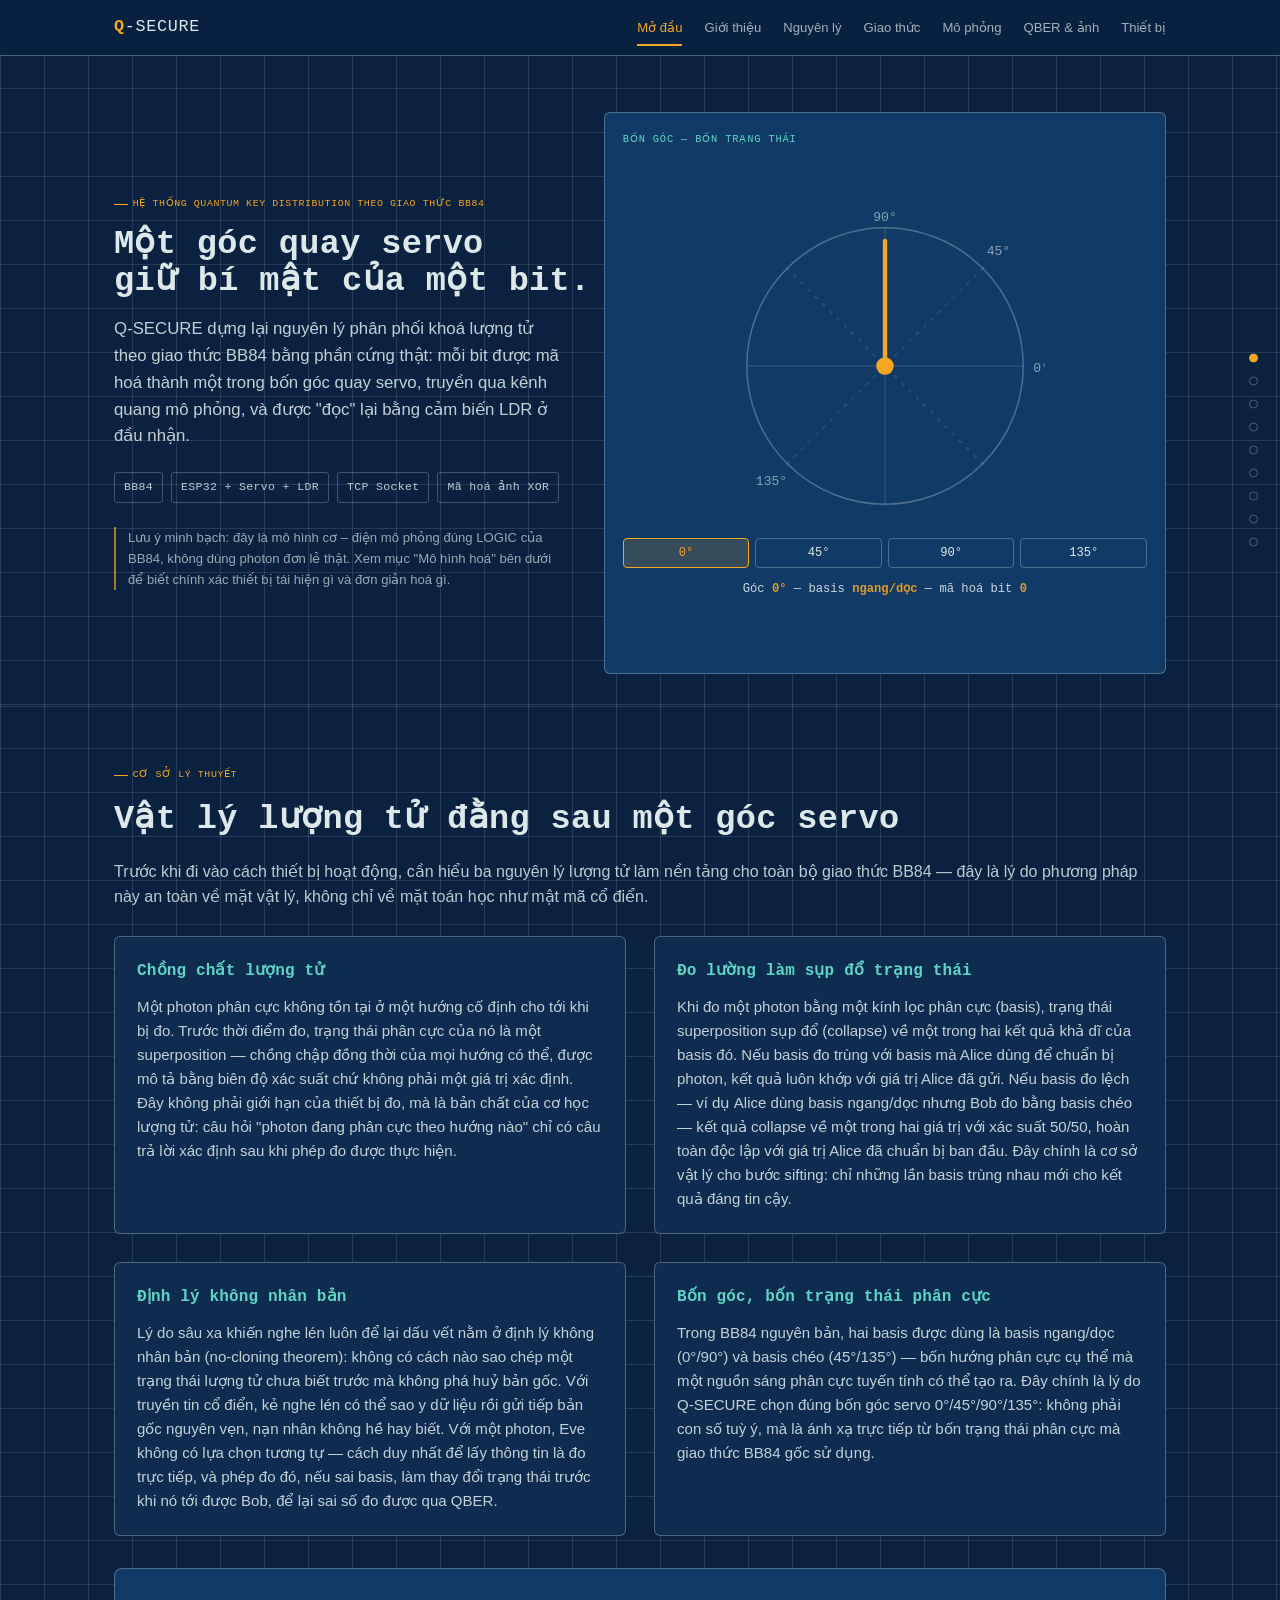
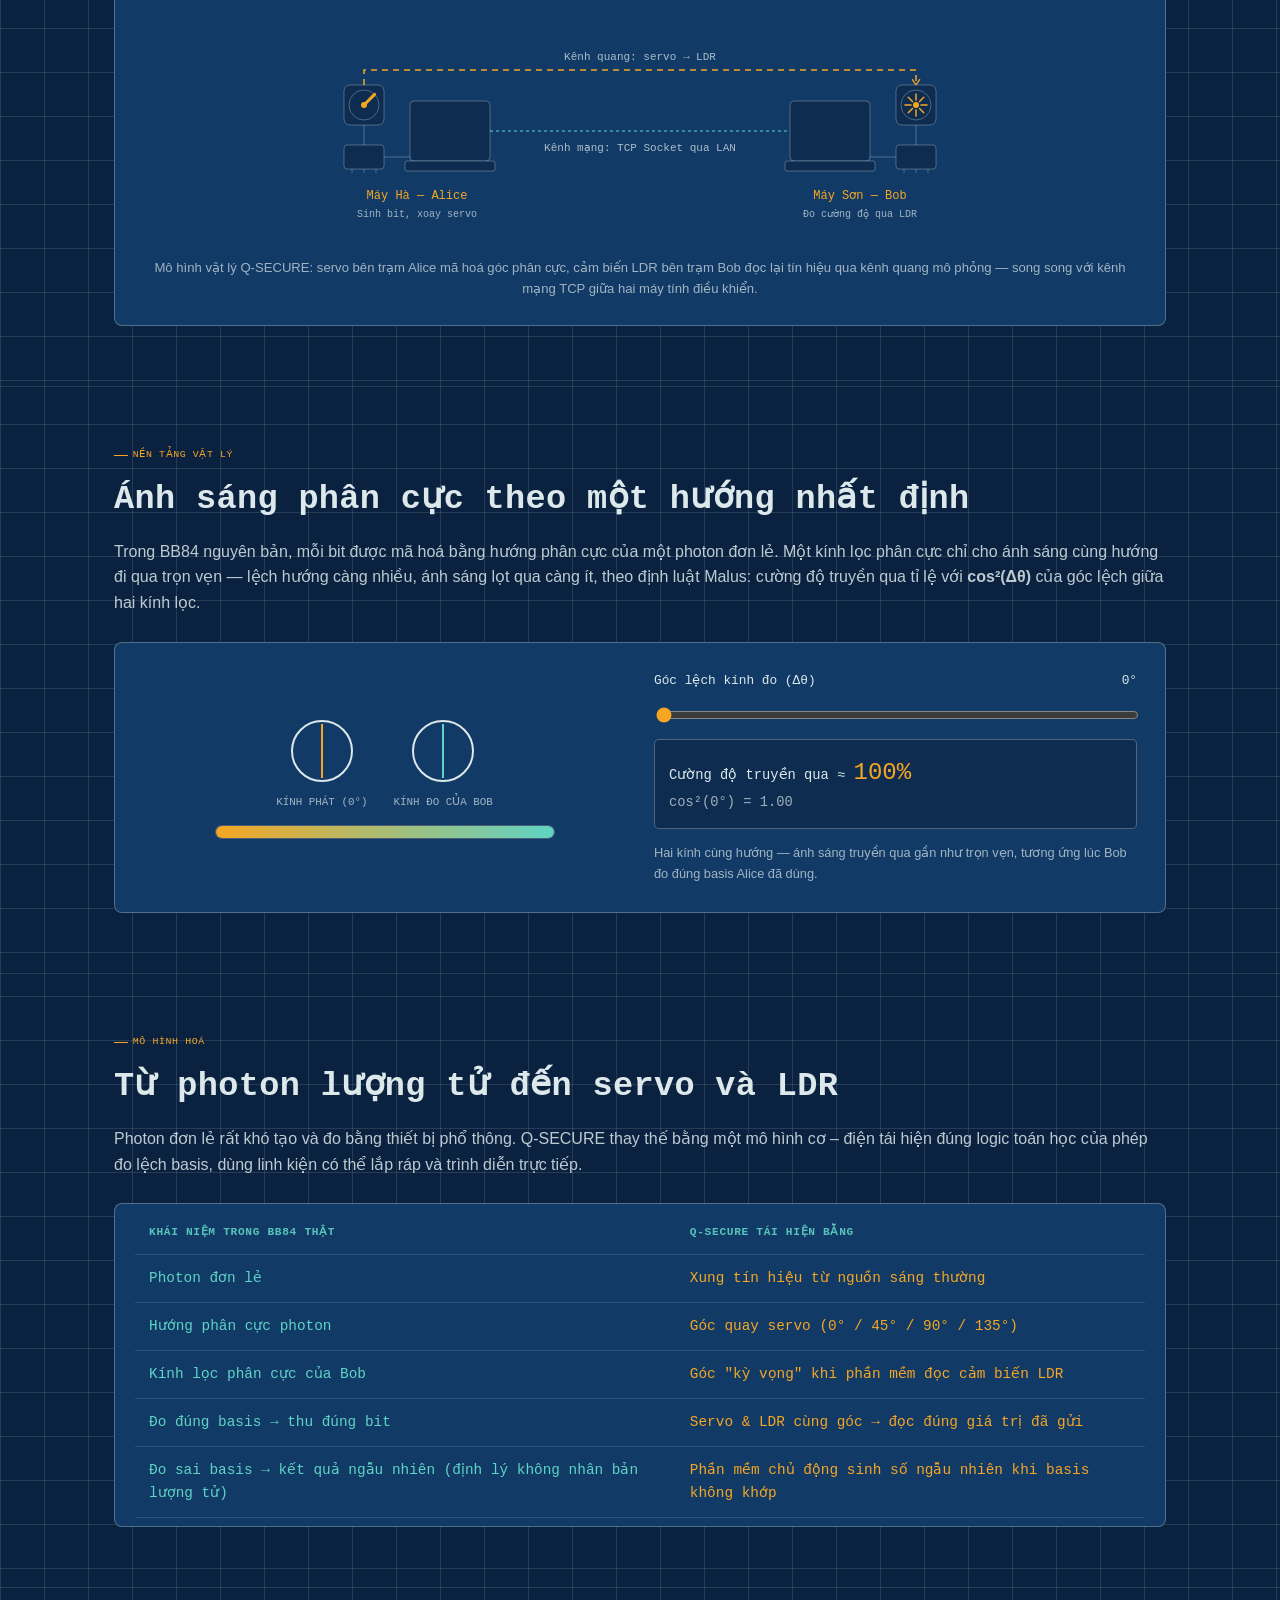
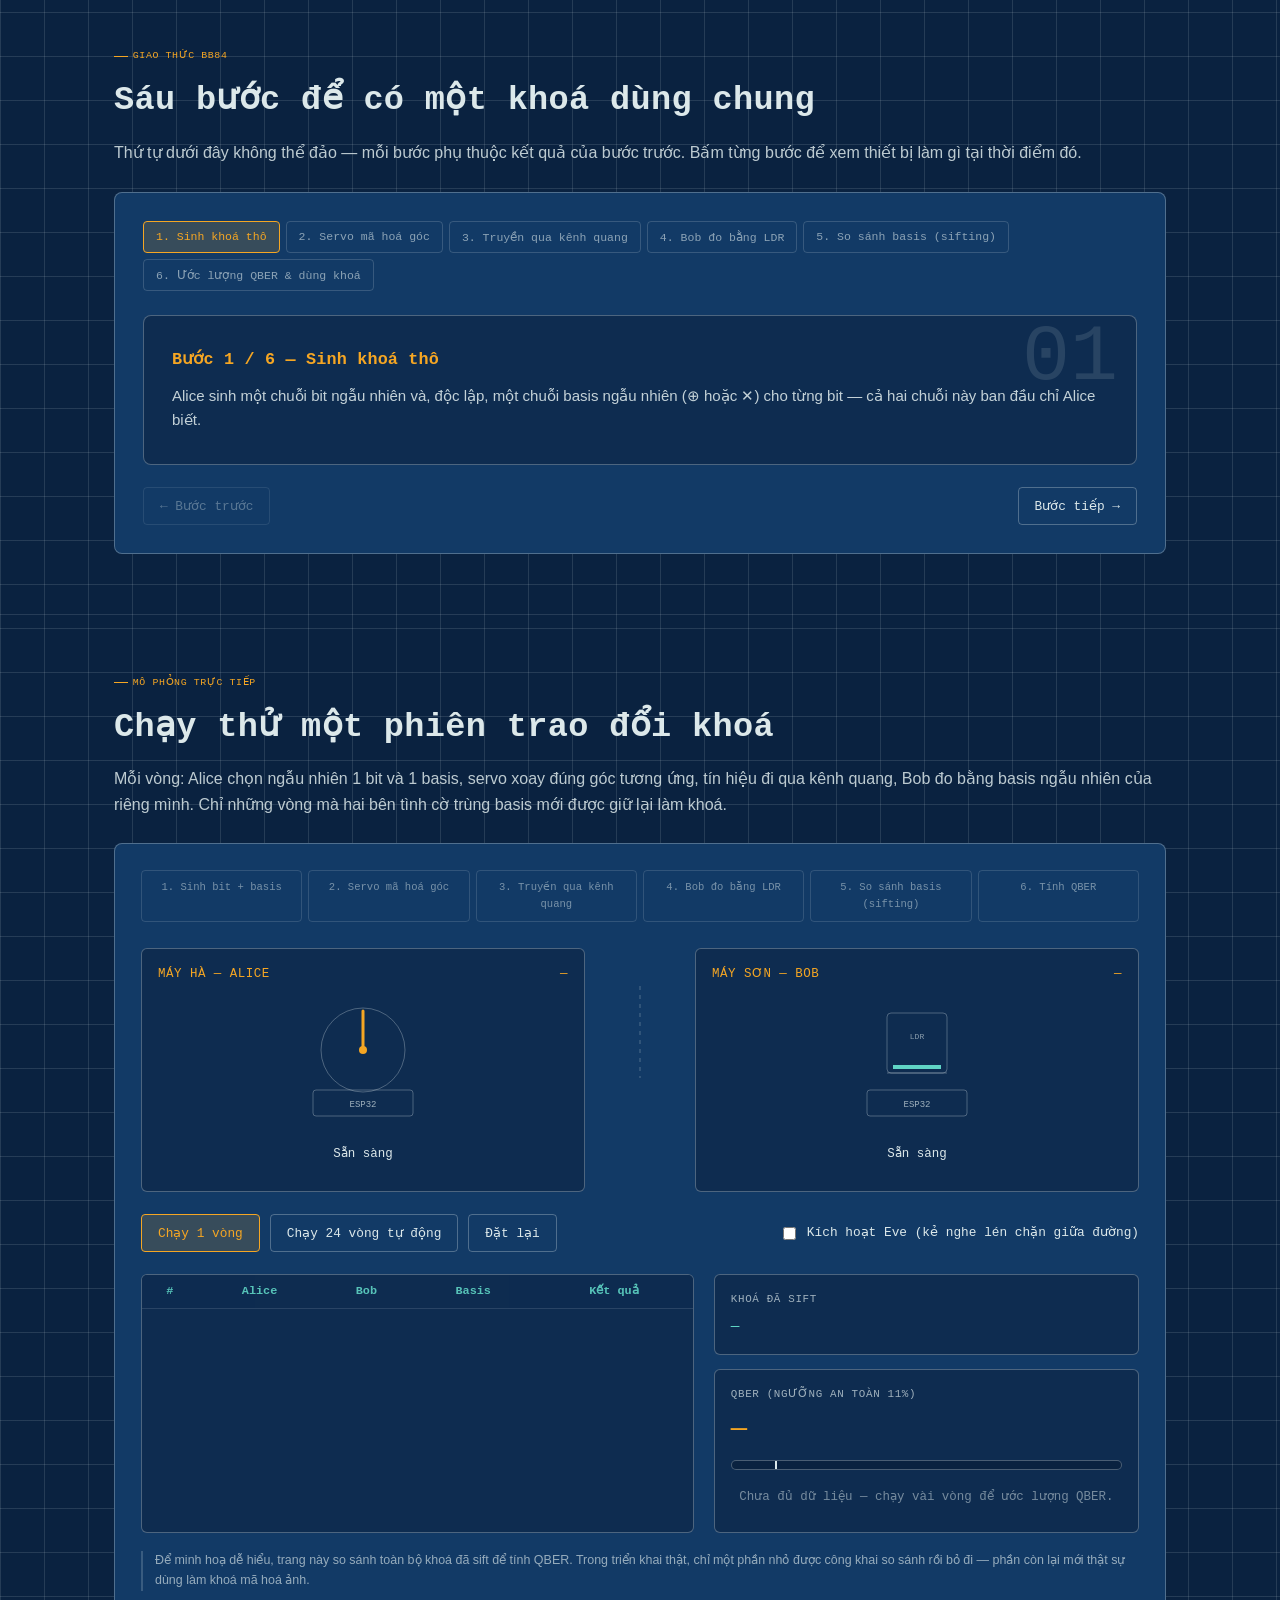
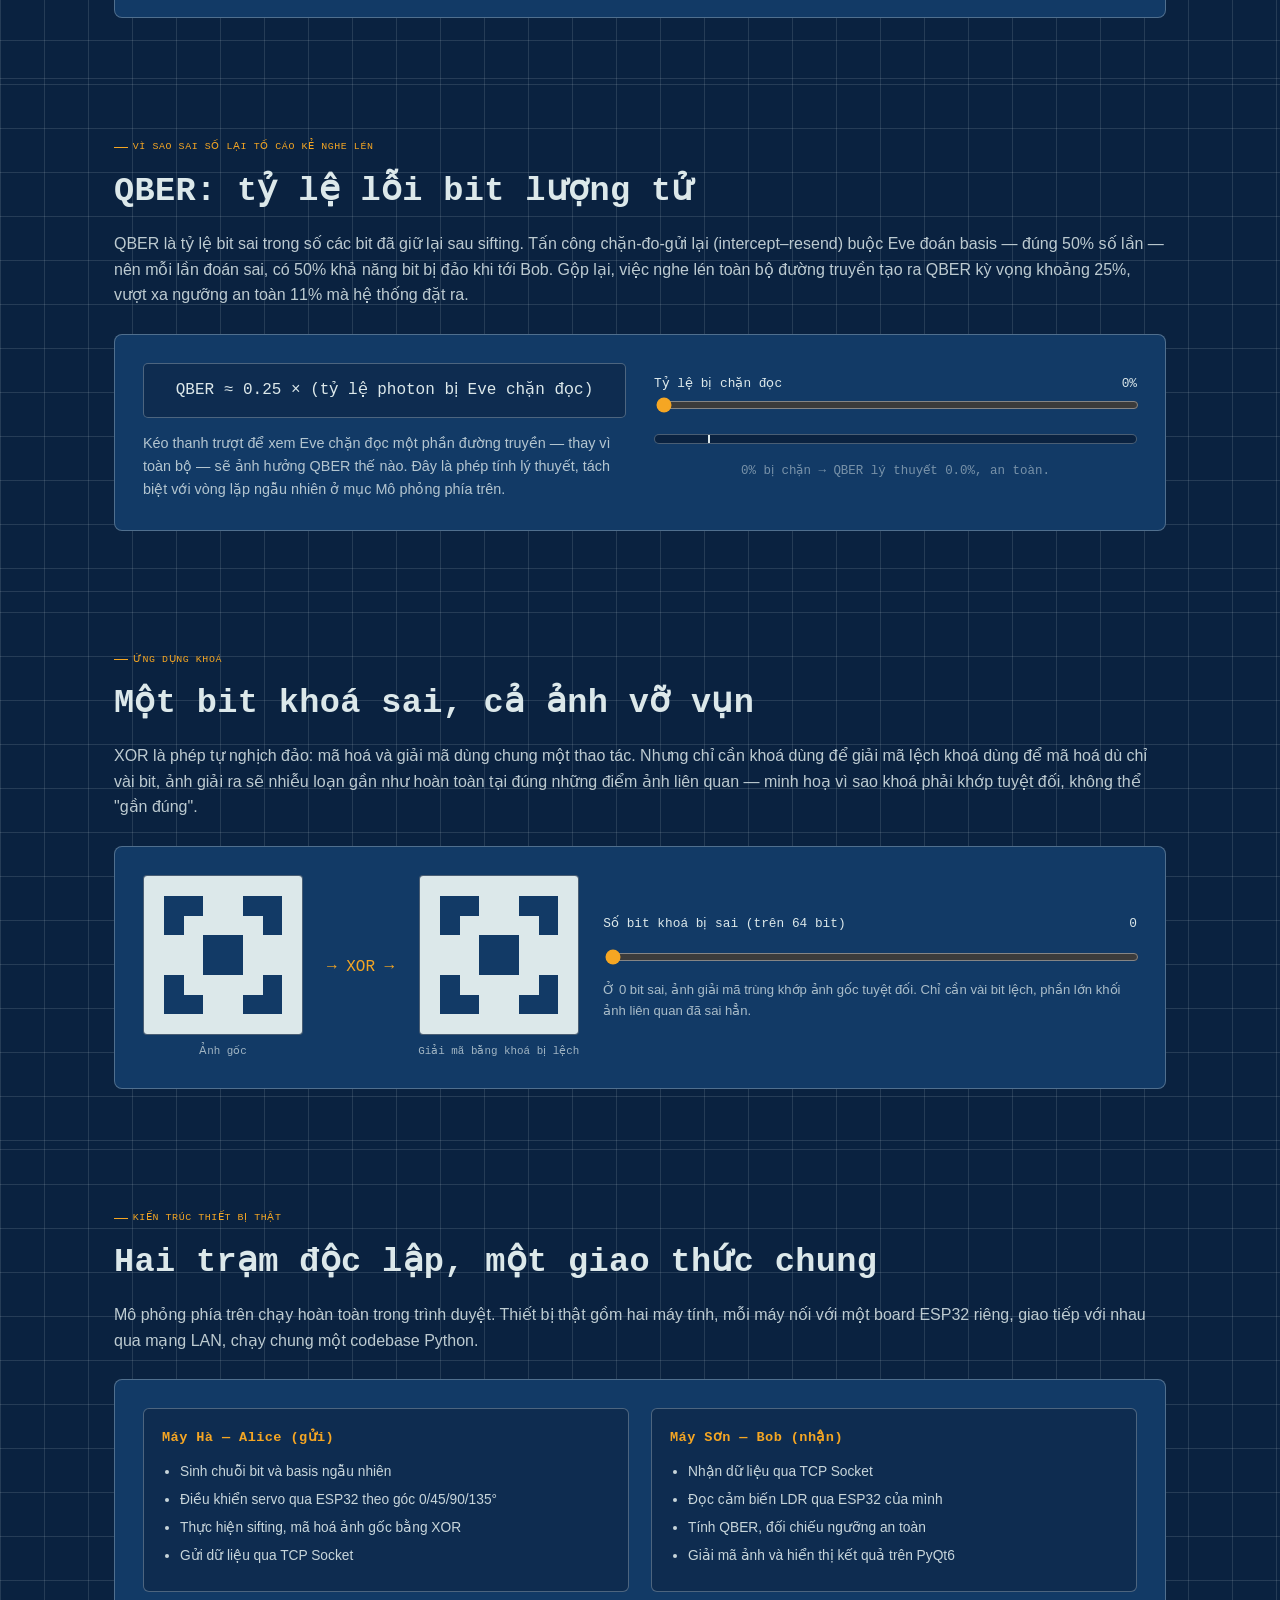
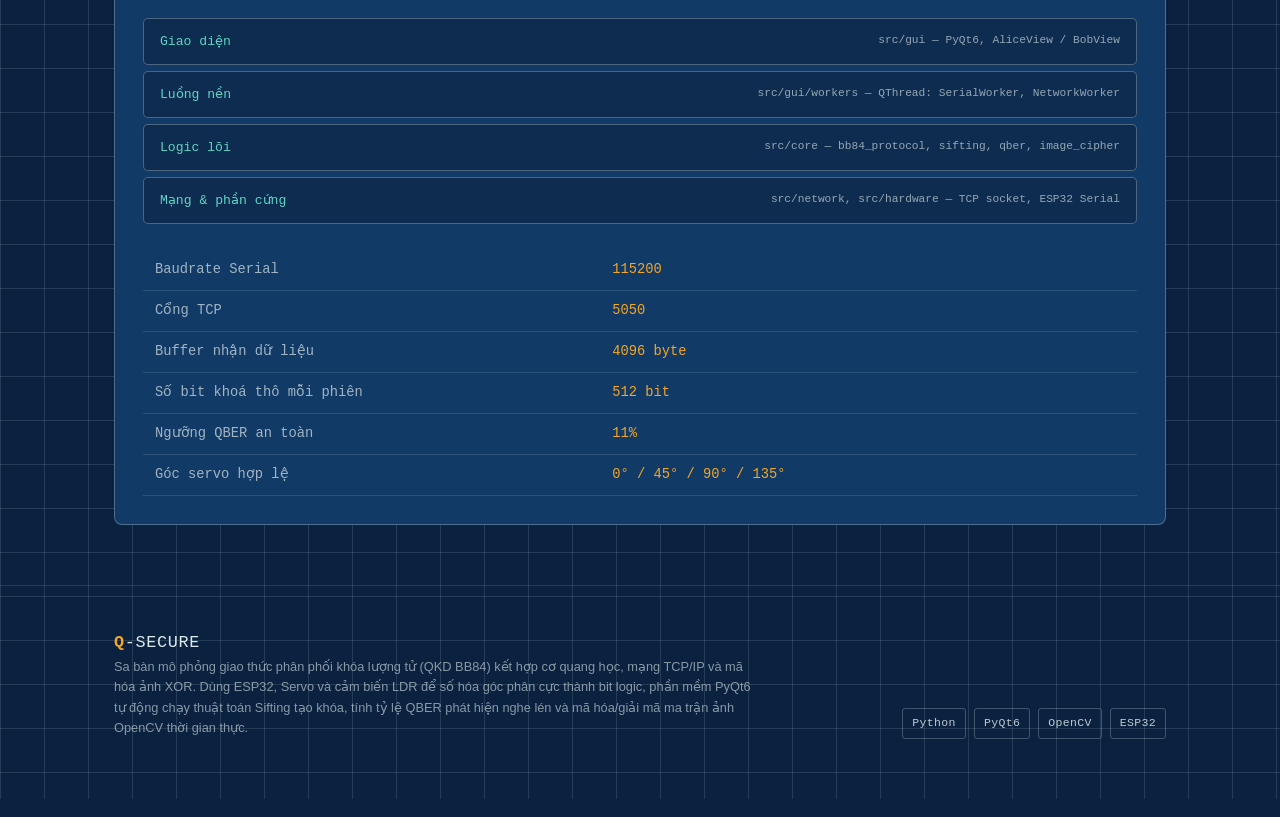
==== commit 8ca94665: "Fix web" ====
--- a/web/index.html
+++ b/web/index.html
@@ -5,6 +5,28 @@
 <meta name="viewport" content="width=device-width, initial-scale=1.0">
 <title>Q-SECURE — Nguyên lý hoạt động</title>
 <link rel="icon" type="image/svg+xml" href="favicon.svg">
+<script>
+// Chay som nhat co the (truoc khi CSS duoc ap dung) de gan class ngay tu
+// dau, tranh tinh trang trang hien kieu desktop roi mot nhip sau moi
+// "nhay" sang kieu mobile.
+//
+// CHI dua vao User-Agent, KHONG dua vao do rong cua so hay kha nang cam
+// ung: hai dau hieu do khong dang tin cay trong thuc te (mot cua so
+// desktop bi thu nho van co the bao "man hinh hep", va nhieu trinh
+// duyet desktop van khai bao co ho tro cham ke ca khi may khong co man
+// hinh cam ung that). User-Agent la dau hieu on dinh nhat de phan biet
+// dung dien thoai/tablet that voi may tinh.
+(function () {
+  "use strict";
+  var ua = navigator.userAgent;
+  var isPhoneUA = /Android.*Mobile|iPhone|iPod|Windows Phone|IEMobile/i.test(ua);
+  var isTabletUA = /iPad|Tablet/i.test(ua) || (/Android/i.test(ua) && !/Mobile/i.test(ua));
+
+  if (isPhoneUA || isTabletUA) {
+    document.documentElement.classList.add("device-mobile");
+  }
+})();
+</script>
 <link rel="stylesheet" href="style.css">
 </head>
 <body>
@@ -43,7 +65,7 @@
   <div class="wrap hero-grid">
     <div class="reveal">
       <div class="eyebrow">Hệ thống Quantum Key Distribution theo giao thức BB84</div>
-      <h1>Một góc quay servo<br>giữ bí mật của một bit.</h1>
+      <h1><span class="h1-line">Một góc quay servo</span><br><span class="h1-line">giữ bí mật của một bit.</span></h1>
       <p class="lead">Q-SECURE dựng lại nguyên lý phân phối khoá lượng tử theo giao thức BB84 bằng phần cứng thật: mỗi bit được mã hoá thành một trong bốn góc quay servo, truyền qua kênh quang mô phỏng, và được &quot;đọc&quot; lại bằng cảm biến LDR ở đầu nhận.</p>
       <div class="hero-tags">
         <span class="tag">BB84</span>
--- a/web/style.css
+++ b/web/style.css
@@ -33,10 +33,10 @@
   h1,h2,h3,h4{font-family:var(--font-display);font-weight:600;letter-spacing:.01em;margin:0;}
   p{margin:0;}
   .eyebrow{
-    font-family:var(--font-display);font-size:.72rem;letter-spacing:.14em;text-transform:uppercase;
-    color:var(--accent);display:flex;align-items:center;gap:.5em;
-  }
-  .eyebrow::before{content:"";width:1.4em;height:1px;background:var(--accent);display:inline-block;}
+    font-family:var(--font-display);font-size:.62rem;letter-spacing:.06em;text-transform:uppercase;
+    color:var(--accent);display:flex;align-items:center;gap:.5em;white-space:nowrap;
+  }
+  .eyebrow::before{content:"";width:1.4em;height:1px;background:var(--accent);display:inline-block;flex-shrink:0;}
   .wrap{max-width:var(--maxw);margin:0 auto;padding:0 24px;}
   button{font-family:var(--font-body);cursor:pointer;}
   button:focus-visible,[tabindex]:focus-visible,input:focus-visible,a:focus-visible{
@@ -87,22 +87,23 @@
 
   /* ================= hero ================= */
   .hero{padding:56px 0 32px;border-top:none;}
-  .hero-grid{display:grid;grid-template-columns:1.1fr .9fr;gap:48px;align-items:center;}
+  .hero-grid{display:grid;grid-template-columns:minmax(0,1fr) minmax(0,1.25fr);gap:40px;align-items:center;}
   @media (max-width:860px){.hero-grid{grid-template-columns:1fr;}}
-  ..hero h1 {font-size: clamp(1.8rem, 4.5vw, 3.5rem);line-height: 1.1;margin: 14px 0 16px;text-wrap: balance;max-width: 12ch;}
+  .hero h1{font-size:clamp(1.15rem,4.2vw,2.1rem);line-height:1.1;margin:14px 0 16px;}
+  .hero h1 .h1-line{white-space:nowrap;}
   .hero p.lead{font-size:1.05rem;opacity:.88;}
   .hero-tags{display:flex;flex-wrap:wrap;gap:8px;margin-top:22px;}
   .honest-note{margin-top:24px;font-size:.82rem;opacity:.68;border-left:2px solid var(--accent);padding-left:12px;}
 
-  .dial-card{background:var(--panel);border:1px solid var(--line-dim);border-radius:6px;padding:22px;}
-  .dial-card .cap{font-family:var(--font-display);font-size:.72rem;color:var(--teal);letter-spacing:.08em;text-transform:uppercase;margin-bottom:14px;}
-  .dial-wrap{display:flex;flex-direction:column;align-items:center;gap:16px;}
-  .dial{width:220px;height:220px;}
-  .dial-btns{display:grid;grid-template-columns:repeat(4,1fr);gap:8px;width:100%;}
-  .dial-btn{background:transparent;border:1px solid var(--line-dim);color:var(--line);border-radius:4px;padding:9px 0;font-family:var(--font-display);font-size:.85rem;transition:border-color .15s,color .15s,background .15s;}
+  .dial-card{background:var(--panel);border:1px solid var(--line-dim);border-radius:6px;padding:18px;aspect-ratio:1;display:flex;flex-direction:column;}
+  .dial-card .cap{font-family:var(--font-display);font-size:.65rem;color:var(--teal);letter-spacing:.08em;text-transform:uppercase;margin-bottom:10px;}
+  .dial-wrap{display:flex;flex-direction:column;align-items:center;justify-content:center;gap:12px;flex:1;min-height:0;}
+  .dial{width:min(65%,320px);height:auto;flex-shrink:1;}
+  .dial-btns{display:grid;grid-template-columns:repeat(4,1fr);gap:6px;width:100%;}
+  .dial-btn{background:transparent;border:1px solid var(--line-dim);color:var(--line);border-radius:4px;padding:7px 0;font-family:var(--font-display);font-size:.76rem;transition:border-color .15s,color .15s,background .15s;}
   .dial-btn:hover{border-color:var(--accent);color:var(--accent);}
   .dial-btn.active{background:var(--accent-dim);border-color:var(--accent);color:var(--accent);}
-  .dial-readout{font-family:var(--font-display);font-size:.85rem;text-align:center;min-height:2.6em;opacity:.9;}
+  .dial-readout{font-family:var(--font-display);font-size:.76rem;text-align:center;min-height:2.2em;opacity:.9;}
   .dial-readout b{color:var(--accent);}
 
   /* ================= two-col info blocks ================= */
@@ -241,3 +242,57 @@
   .foot-grid{display:flex;justify-content:space-between;flex-wrap:wrap;gap:20px;align-items:flex-end;}
   .stack{display:flex;gap:8px;flex-wrap:wrap;}
   footer p{font-size:.8rem;opacity:.6;max-width:90ch;}
+
+  /* ======================================================================
+     THICH UNG THIET BI DI DONG
+     Toan bo quy tac duoi day CHI co hieu luc khi the <html> co class
+     "device-mobile" (do script trong <head> tu gan vao khi phat hien
+     dien thoai/tablet cam ung). Giao dien mac dinh phia tren KHONG doi -
+     nguoi dung desktop khong bi anh huong gi ca. Dat o cuoi file de danh
+     sach quy tac nay de doi chieu/bao tri nhu mot khoi rieng.
+     ====================================================================== */
+
+  html.device-mobile .wrap{padding:0 18px;}
+  html.device-mobile .topbar-inner{padding:14px 18px;}
+
+  /* Menu luon o dang danh sach xo xuong, khong cho theo do rong man hinh */
+  html.device-mobile .topnav{
+    position:fixed;top:53px;left:0;right:0;background:var(--bg-2);border-bottom:1px solid var(--line-dim);
+    flex-direction:column;gap:0;padding:6px 0;
+  }
+  html.device-mobile .topnav a{padding:14px 20px;width:100%;min-height:44px;display:flex;align-items:center;box-sizing:border-box;}
+  html.device-mobile .topnav a.active::after{display:none;}
+  html.device-mobile .burger{display:flex;align-items:center;justify-content:center;min-height:44px;padding:10px 14px;}
+
+  /* Dai cham dieu huong ben phai can hover de hien nhan, khong hop voi
+     man hinh cam ung nen an han di thay vi chi an theo do rong. */
+  html.device-mobile .dotnav{display:none;}
+
+  html.device-mobile section{padding:44px 0;}
+  html.device-mobile .section-head{margin-bottom:22px;}
+  html.device-mobile .section-head h2{font-size:1.5rem;}
+
+  html.device-mobile .hero{padding:40px 0 28px;}
+  html.device-mobile .hero-grid{grid-template-columns:1fr;gap:32px;}
+  html.device-mobile .dial-card{aspect-ratio:auto;}
+  html.device-mobile .dial{width:100%;max-width:220px;height:auto;}
+
+  /* Cac luoi nhieu cot luon xep 1 cot tren thiet bi cam ung */
+  html.device-mobile .grid-2,
+  html.device-mobile .malus,
+  html.device-mobile .qbercalc,
+  html.device-mobile .arch-grid,
+  html.device-mobile .stations,
+  html.device-mobile .sim-data{grid-template-columns:1fr;}
+
+  html.device-mobile .channel{flex-direction:row;padding-top:6px;}
+
+  /* Tang vung cham toi thieu 44px cho moi thanh phan bam duoc */
+  html.device-mobile .btn{padding:12px 18px;min-height:44px;font-size:.85rem;}
+  html.device-mobile .dial-btn{padding:12px 0;min-height:44px;}
+  html.device-mobile .step-tab{padding:10px 14px;min-height:40px;}
+  html.device-mobile .toggle{min-height:44px;}
+  html.device-mobile .toggle input[type="checkbox"]{width:20px;height:20px;accent-color:var(--accent);}
+
+  html.device-mobile table{font-size:.78rem;}
+  html.device-mobile .log th,html.device-mobile .log td{padding:9px 8px;}
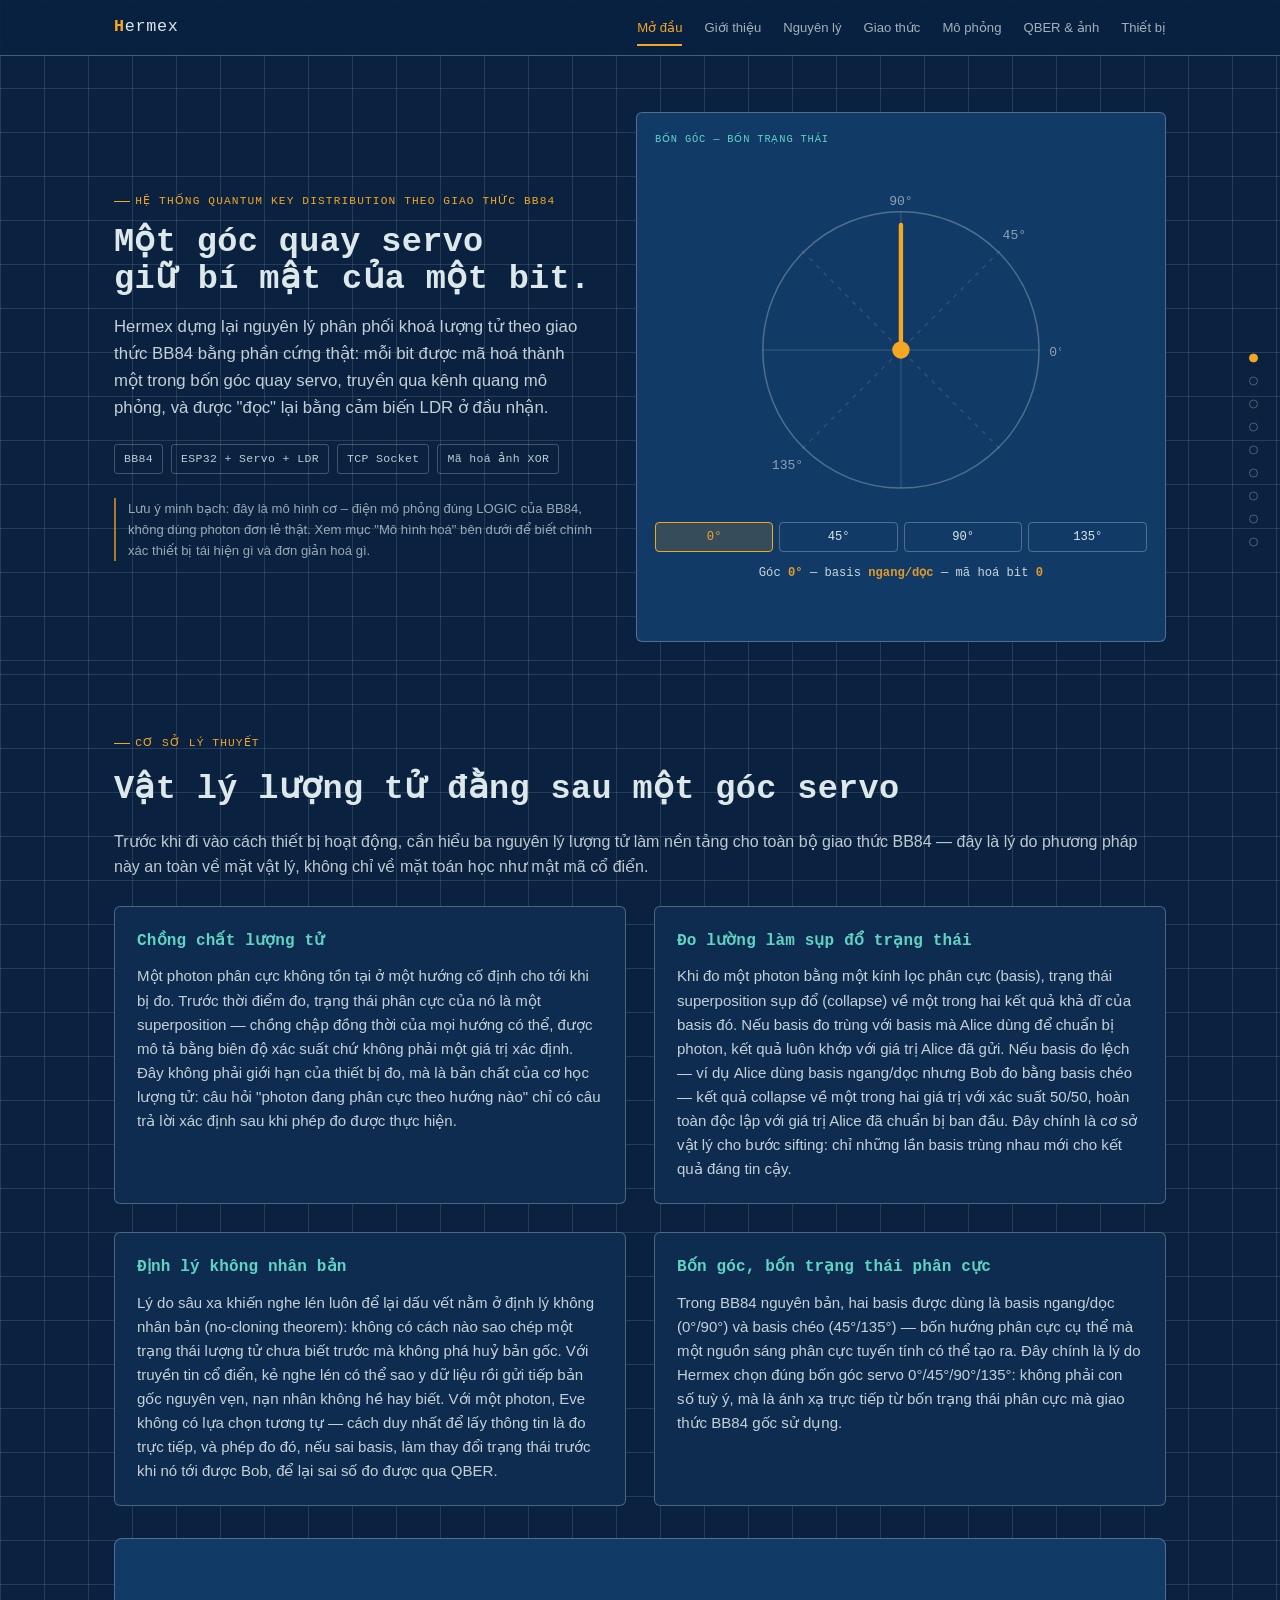
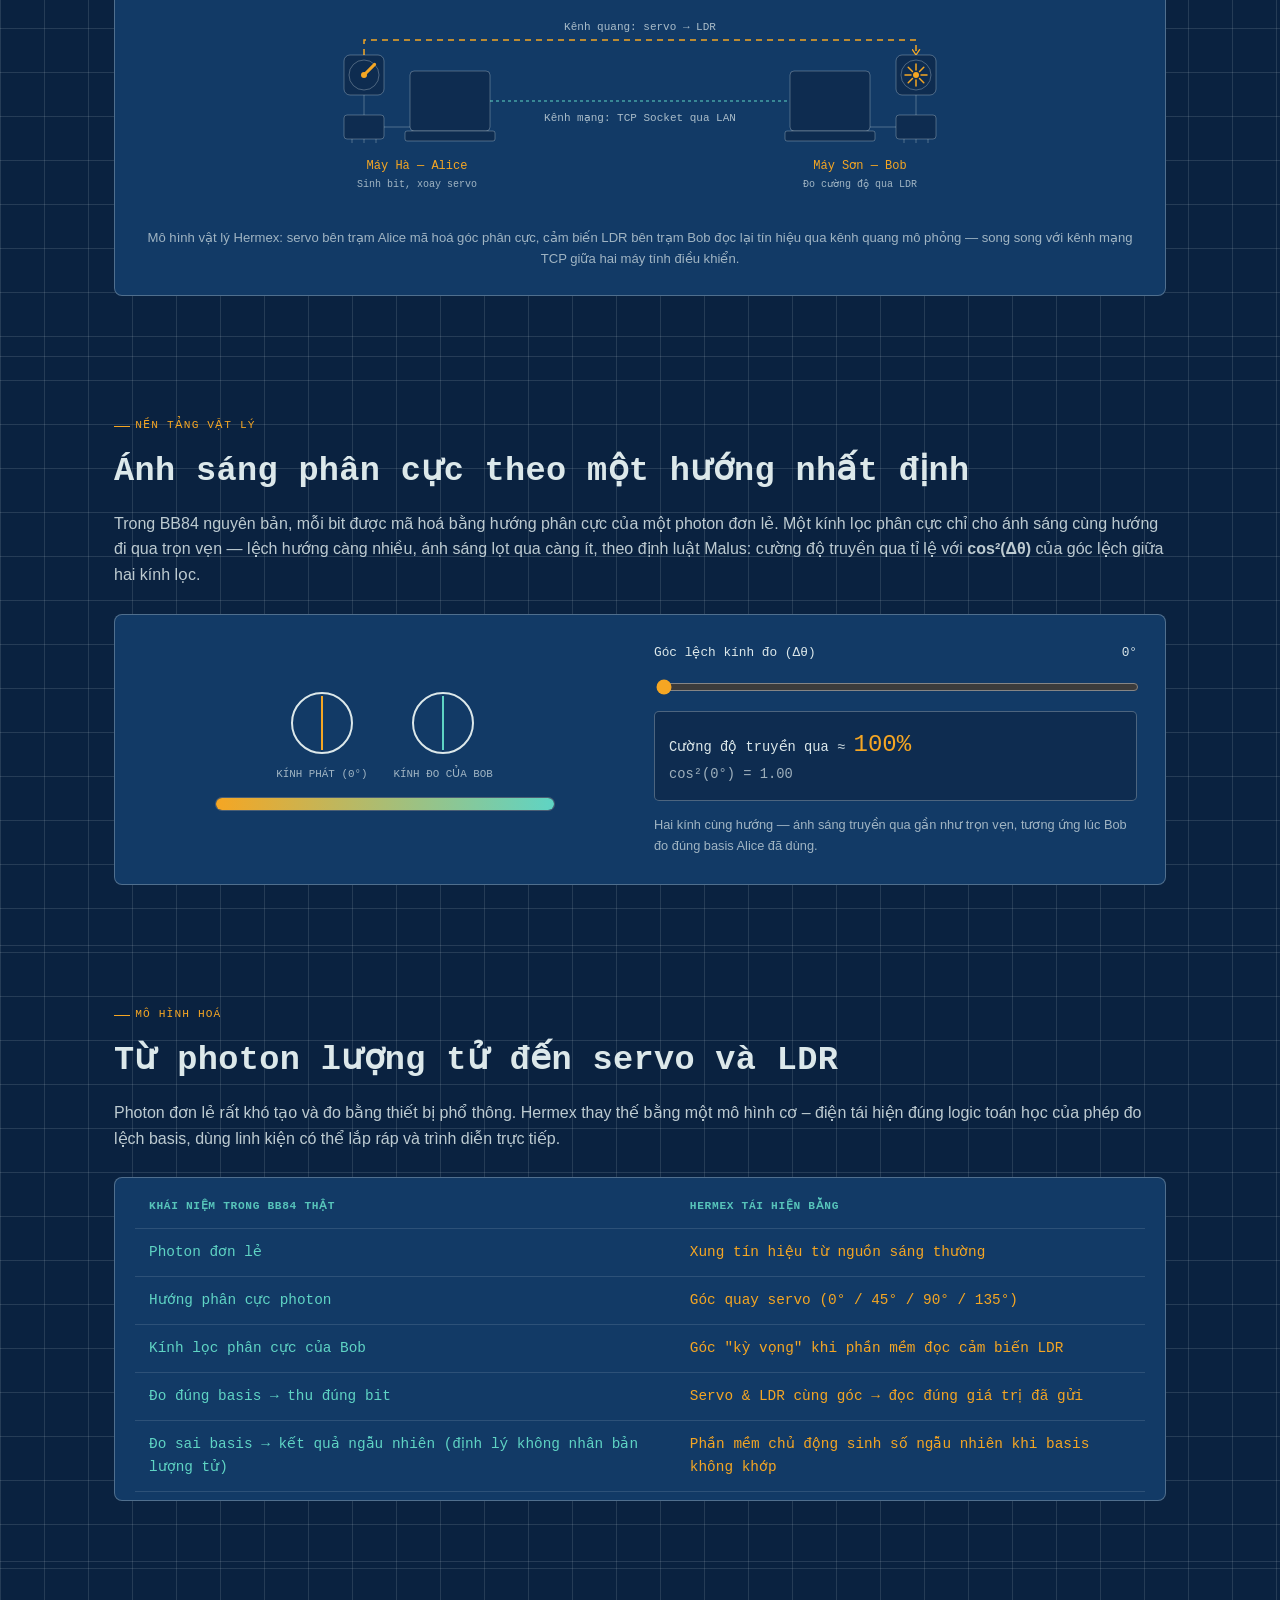
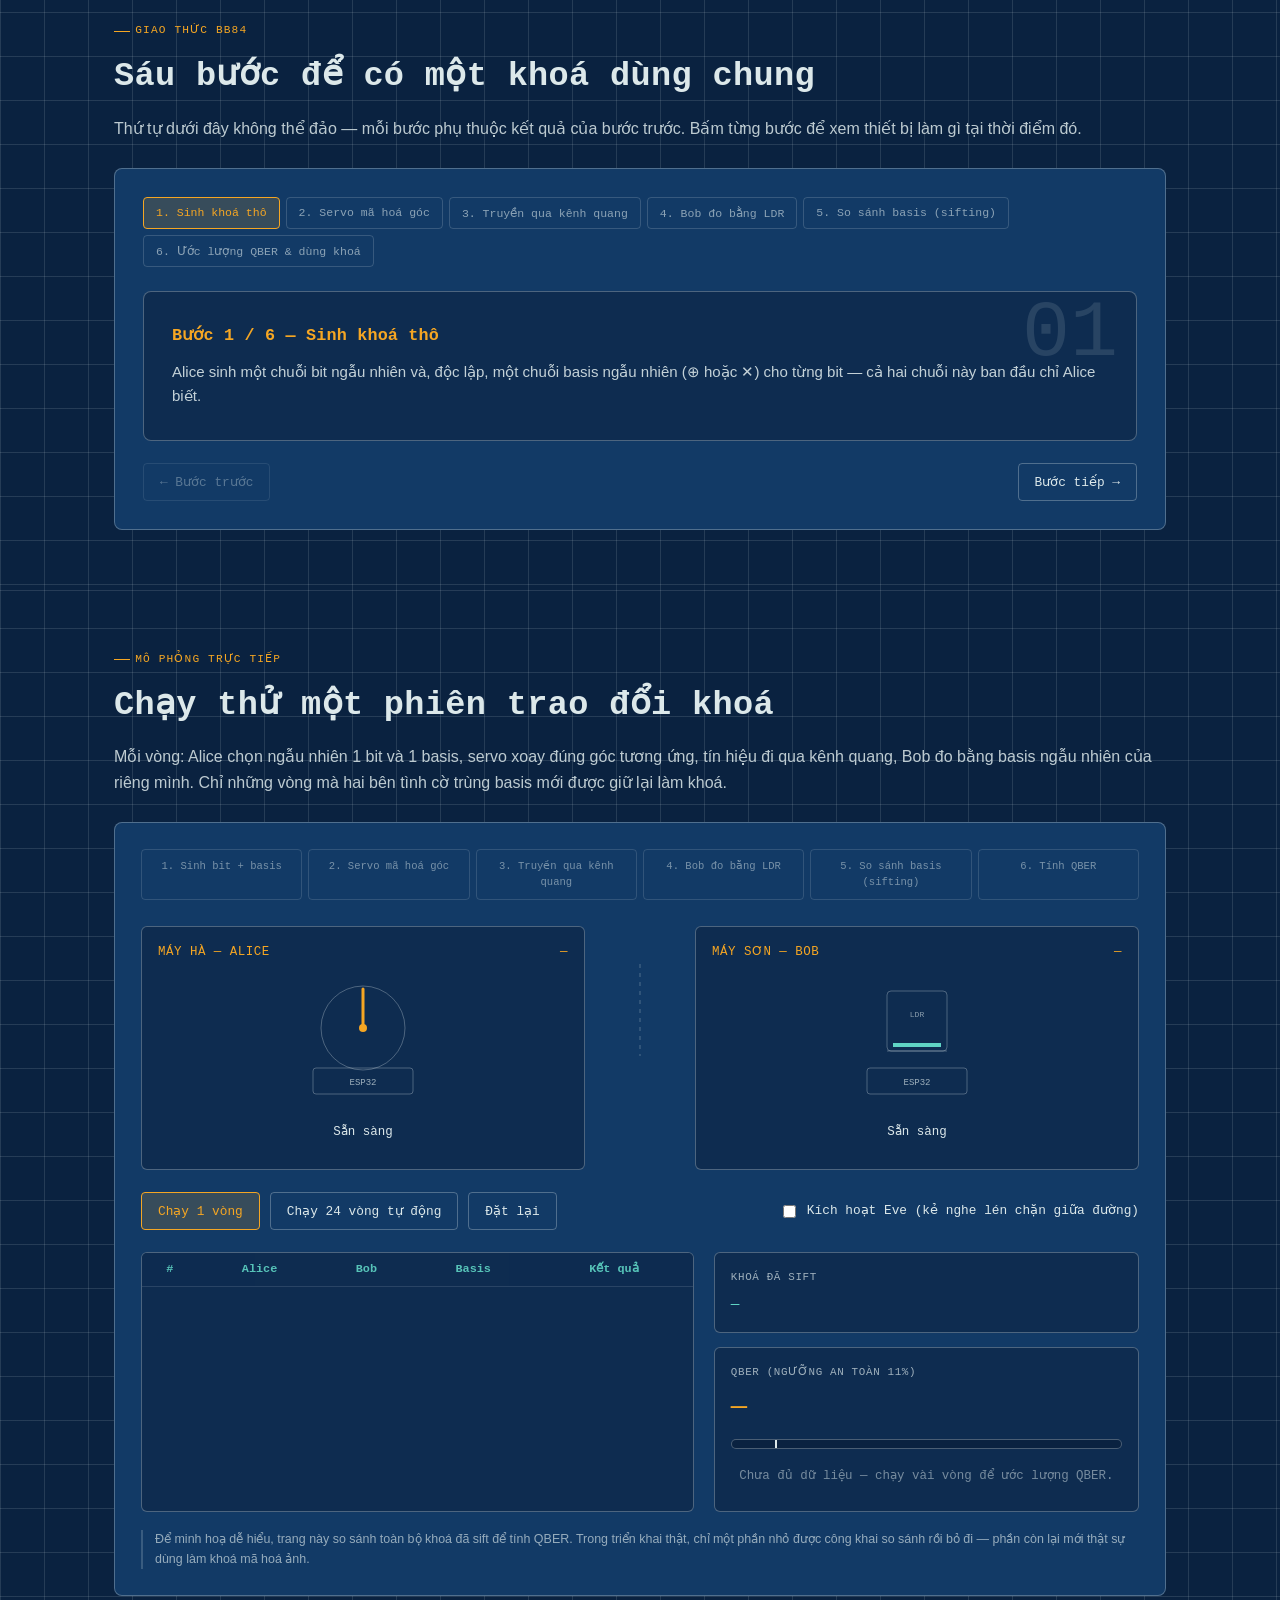
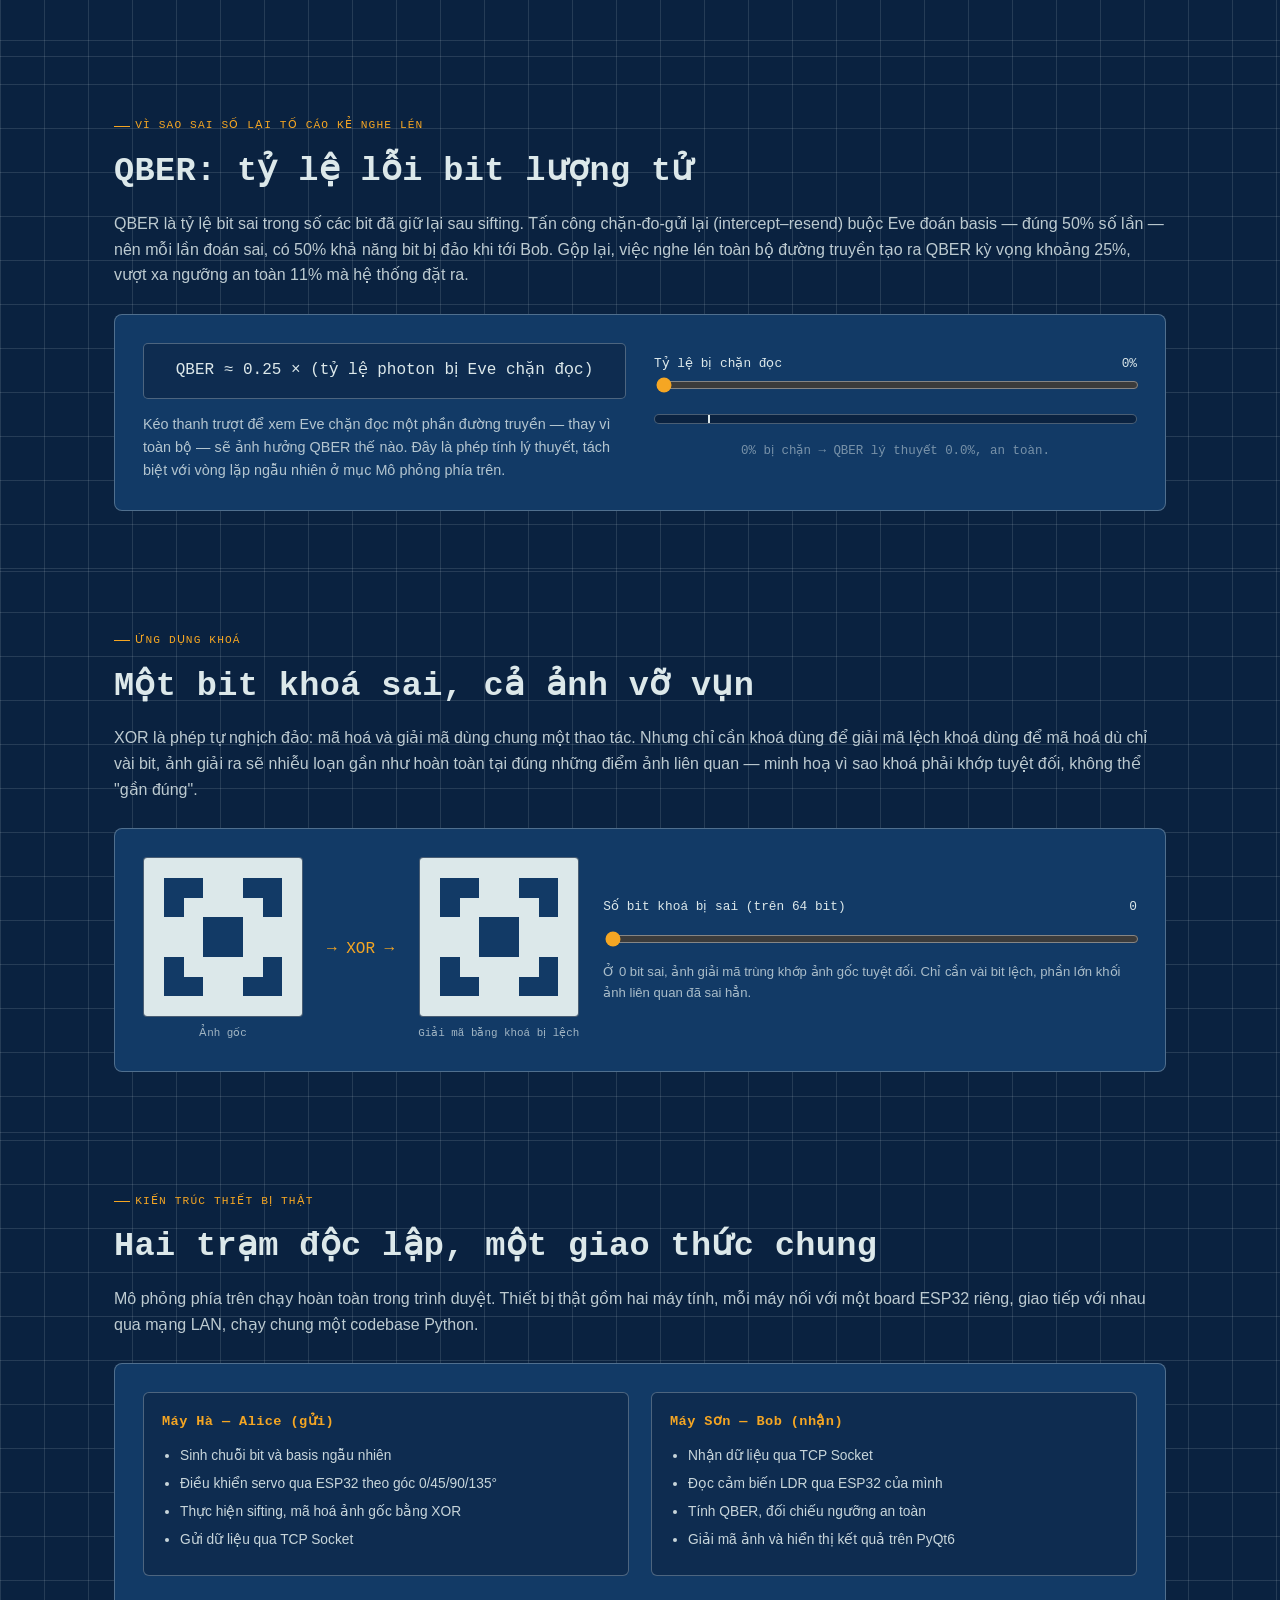
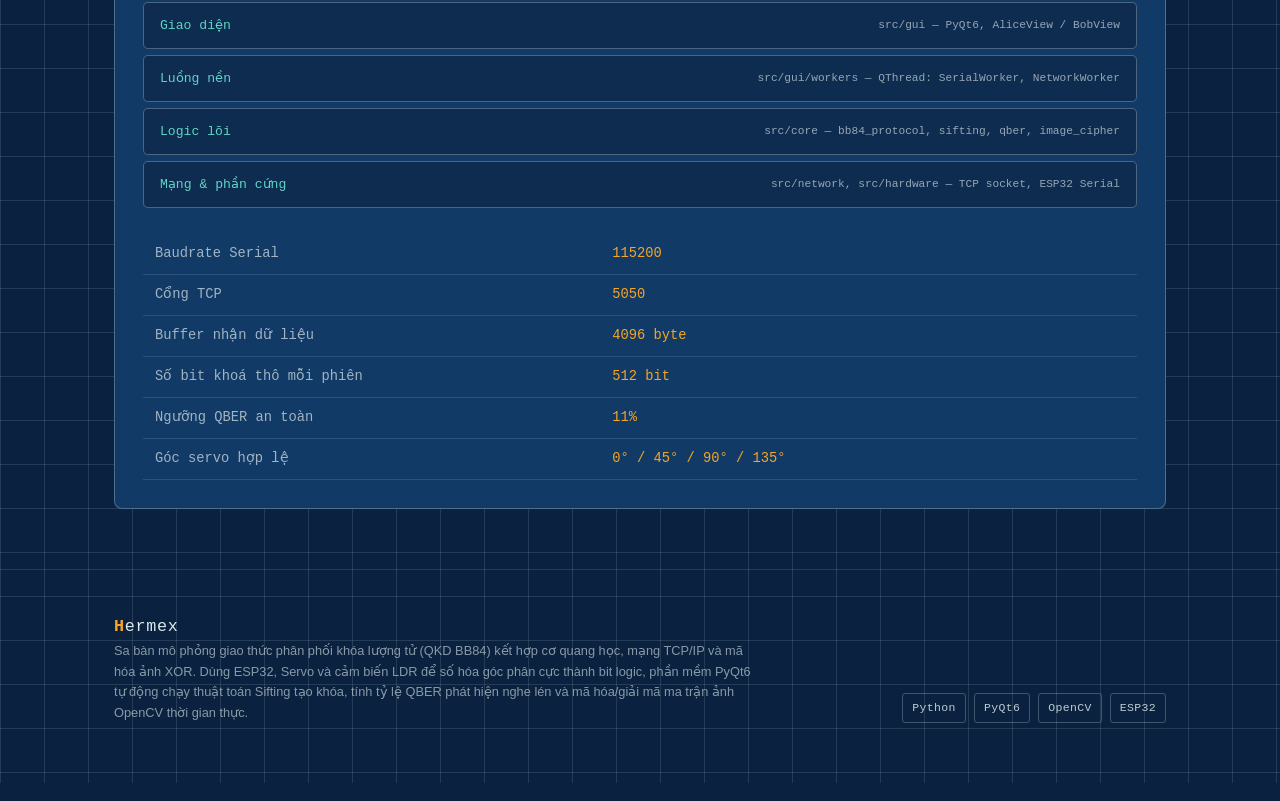
==== commit d4bed088: "refactor: rename project from Q-SECURE to Hermex" ====
--- a/web/index.html
+++ b/web/index.html
@@ -3,7 +3,7 @@
 <head>
 <meta charset="UTF-8">
 <meta name="viewport" content="width=device-width, initial-scale=1.0">
-<title>Q-SECURE — Nguyên lý hoạt động</title>
+<title>Hermex — Nguyên lý hoạt động</title>
 <link rel="icon" type="image/svg+xml" href="favicon.svg">
 <script>
 // Chay som nhat co the (truoc khi CSS duoc ap dung) de gan class ngay tu
@@ -35,7 +35,7 @@
 
 <div class="topbar">
   <div class="topbar-inner wrap">
-    <div class="word"><b>Q</b>-SECURE</div>
+    <div class="word"><b>H</b>ermex</div>
     <nav class="topnav" id="topnav">
       <a href="#hero" data-sec="hero">Mở đầu</a>
       <a href="#intro" data-sec="intro">Giới thiệu</a>
@@ -66,7 +66,7 @@
     <div class="reveal">
       <div class="eyebrow">Hệ thống Quantum Key Distribution theo giao thức BB84</div>
       <h1><span class="h1-line">Một góc quay servo</span><br><span class="h1-line">giữ bí mật của một bit.</span></h1>
-      <p class="lead">Q-SECURE dựng lại nguyên lý phân phối khoá lượng tử theo giao thức BB84 bằng phần cứng thật: mỗi bit được mã hoá thành một trong bốn góc quay servo, truyền qua kênh quang mô phỏng, và được &quot;đọc&quot; lại bằng cảm biến LDR ở đầu nhận.</p>
+      <p class="lead">Hermex dựng lại nguyên lý phân phối khoá lượng tử theo giao thức BB84 bằng phần cứng thật: mỗi bit được mã hoá thành một trong bốn góc quay servo, truyền qua kênh quang mô phỏng, và được &quot;đọc&quot; lại bằng cảm biến LDR ở đầu nhận.</p>
       <div class="hero-tags">
         <span class="tag">BB84</span>
         <span class="tag">ESP32 + Servo + LDR</span>
@@ -129,12 +129,12 @@
       </div>
       <div class="card">
         <h3>Bốn góc, bốn trạng thái phân cực</h3>
-        <p>Trong BB84 nguyên bản, hai basis được dùng là basis ngang/dọc (0°/90°) và basis chéo (45°/135°) — bốn hướng phân cực cụ thể mà một nguồn sáng phân cực tuyến tính có thể tạo ra. Đây chính là lý do Q-SECURE chọn đúng bốn góc servo 0°/45°/90°/135°: không phải con số tuỳ ý, mà là ánh xạ trực tiếp từ bốn trạng thái phân cực mà giao thức BB84 gốc sử dụng.</p>
+        <p>Trong BB84 nguyên bản, hai basis được dùng là basis ngang/dọc (0°/90°) và basis chéo (45°/135°) — bốn hướng phân cực cụ thể mà một nguồn sáng phân cực tuyến tính có thể tạo ra. Đây chính là lý do Hermex chọn đúng bốn góc servo 0°/45°/90°/135°: không phải con số tuỳ ý, mà là ánh xạ trực tiếp từ bốn trạng thái phân cực mà giao thức BB84 gốc sử dụng.</p>
       </div>
     </div>
 
     <div class="model-figure reveal">
-      <svg viewBox="0 0 680 246" width="100%" role="img" aria-label="Sơ đồ mô hình vật lý Q-SECURE: trạm Alice với servo và trạm Bob với cảm biến LDR, nối qua kênh quang và kênh mạng TCP">
+      <svg viewBox="0 0 680 246" width="100%" role="img" aria-label="Sơ đồ mô hình vật lý Hermex: trạm Alice với servo và trạm Bob với cảm biến LDR, nối qua kênh quang và kênh mạng TCP">
         <defs>
           <marker id="introArrow" viewBox="0 0 10 10" refX="8" refY="5" markerWidth="6" markerHeight="6" orient="auto-start-reverse">
             <path d="M2 1L8 5L2 9" fill="none" stroke="var(--accent)" stroke-width="1.5" stroke-linecap="round" stroke-linejoin="round"/>
@@ -186,7 +186,7 @@
         <text x="560" y="204" text-anchor="middle" font-family="var(--font-display)" font-size="12" fill="var(--accent)">Máy Sơn — Bob</text>
         <text x="560" y="222" text-anchor="middle" font-family="var(--font-display)" font-size="10" fill="var(--line)" opacity="0.7">Đo cường độ qua LDR</text>
       </svg>
-      <p class="figure-caption">Mô hình vật lý Q-SECURE: servo bên trạm Alice mã hoá góc phân cực, cảm biến LDR bên trạm Bob đọc lại tín hiệu qua kênh quang mô phỏng — song song với kênh mạng TCP giữa hai máy tính điều khiển.</p>
+      <p class="figure-caption">Mô hình vật lý Hermex: servo bên trạm Alice mã hoá góc phân cực, cảm biến LDR bên trạm Bob đọc lại tín hiệu qua kênh quang mô phỏng — song song với kênh mạng TCP giữa hai máy tính điều khiển.</p>
     </div>
   </div>
 </section>
@@ -232,11 +232,11 @@
     <div class="section-head reveal">
       <div class="eyebrow">Mô hình hoá</div>
       <h2>Từ photon lượng tử đến servo và LDR</h2>
-      <p>Photon đơn lẻ rất khó tạo và đo bằng thiết bị phổ thông. Q-SECURE thay thế bằng một mô hình cơ – điện tái hiện đúng logic toán học của phép đo lệch basis, dùng linh kiện có thể lắp ráp và trình diễn trực tiếp.</p>
+      <p>Photon đơn lẻ rất khó tạo và đo bằng thiết bị phổ thông. Hermex thay thế bằng một mô hình cơ – điện tái hiện đúng logic toán học của phép đo lệch basis, dùng linh kiện có thể lắp ráp và trình diễn trực tiếp.</p>
     </div>
     <div class="maptable-wrap reveal">
       <table class="maptable">
-        <thead><tr><th>Khái niệm trong BB84 thật</th><th>Q-SECURE tái hiện bằng</th></tr></thead>
+        <thead><tr><th>Khái niệm trong BB84 thật</th><th>Hermex tái hiện bằng</th></tr></thead>
         <tbody>
           <tr><td class="real">Photon đơn lẻ</td><td class="model">Xung tín hiệu từ nguồn sáng thường</td></tr>
           <tr><td class="real">Hướng phân cực photon</td><td class="model">Góc quay servo (0° / 45° / 90° / 135°)</td></tr>
@@ -467,7 +467,7 @@
 <footer>
   <div class="wrap foot-grid">
     <div>
-      <div class="word"><b>Q</b>-SECURE</div>
+      <div class="word"><b>H</b>ermex</div>
       <p>Sa bàn mô phỏng giao thức phân phối khóa lượng tử (QKD BB84) kết hợp cơ quang học, mạng TCP/IP và mã hóa ảnh XOR. Dùng ESP32, Servo và cảm biến LDR để số hóa góc phân cực thành bit logic, phần mềm PyQt6 tự động chạy thuật toán Sifting tạo khóa, tính tỷ lệ QBER phát hiện nghe lén và mã hóa/giải mã ma trận ảnh OpenCV thời gian thực.</p>
     </div>
     <div class="stack">
--- a/web/style.css
+++ b/web/style.css
@@ -33,7 +33,7 @@
   h1,h2,h3,h4{font-family:var(--font-display);font-weight:600;letter-spacing:.01em;margin:0;}
   p{margin:0;}
   .eyebrow{
-    font-family:var(--font-display);font-size:.62rem;letter-spacing:.06em;text-transform:uppercase;
+    font-family:var(--font-display);font-size:.7rem;letter-spacing:.1em;text-transform:uppercase;
     color:var(--accent);display:flex;align-items:center;gap:.5em;white-space:nowrap;
   }
   .eyebrow::before{content:"";width:1.4em;height:1px;background:var(--accent);display:inline-block;flex-shrink:0;}
@@ -87,8 +87,8 @@
 
   /* ================= hero ================= */
   .hero{padding:56px 0 32px;border-top:none;}
-  .hero-grid{display:grid;grid-template-columns:minmax(0,1fr) minmax(0,1.25fr);gap:40px;align-items:center;}
-  @media (max-width:860px){.hero-grid{grid-template-columns:1fr;}}
+  .hero-grid{display:grid;grid-template-columns:minmax(0,1fr) minmax(0,1.1fr);gap:40px;align-items:center;}
+  @media (max-width:1000px){.hero-grid{grid-template-columns:1fr;}}
   .hero h1{font-size:clamp(1.15rem,4.2vw,2.1rem);line-height:1.1;margin:14px 0 16px;}
   .hero h1 .h1-line{white-space:nowrap;}
   .hero p.lead{font-size:1.05rem;opacity:.88;}
@@ -296,3 +296,8 @@
 
   html.device-mobile table{font-size:.78rem;}
   html.device-mobile .log th,html.device-mobile .log td{padding:9px 8px;}
+
+  /* Tren dien thoai cot chu luon full-width (khong chia se voi khung vuong
+     nhu desktop), nen thu nho khung vuong o desktop khong giup ich gi o
+     day - can mot muc rieng, nho hon, de van khoa 1 hang khong xuong dong. */
+  html.device-mobile .eyebrow{font-size:.58rem;letter-spacing:.03em;}
